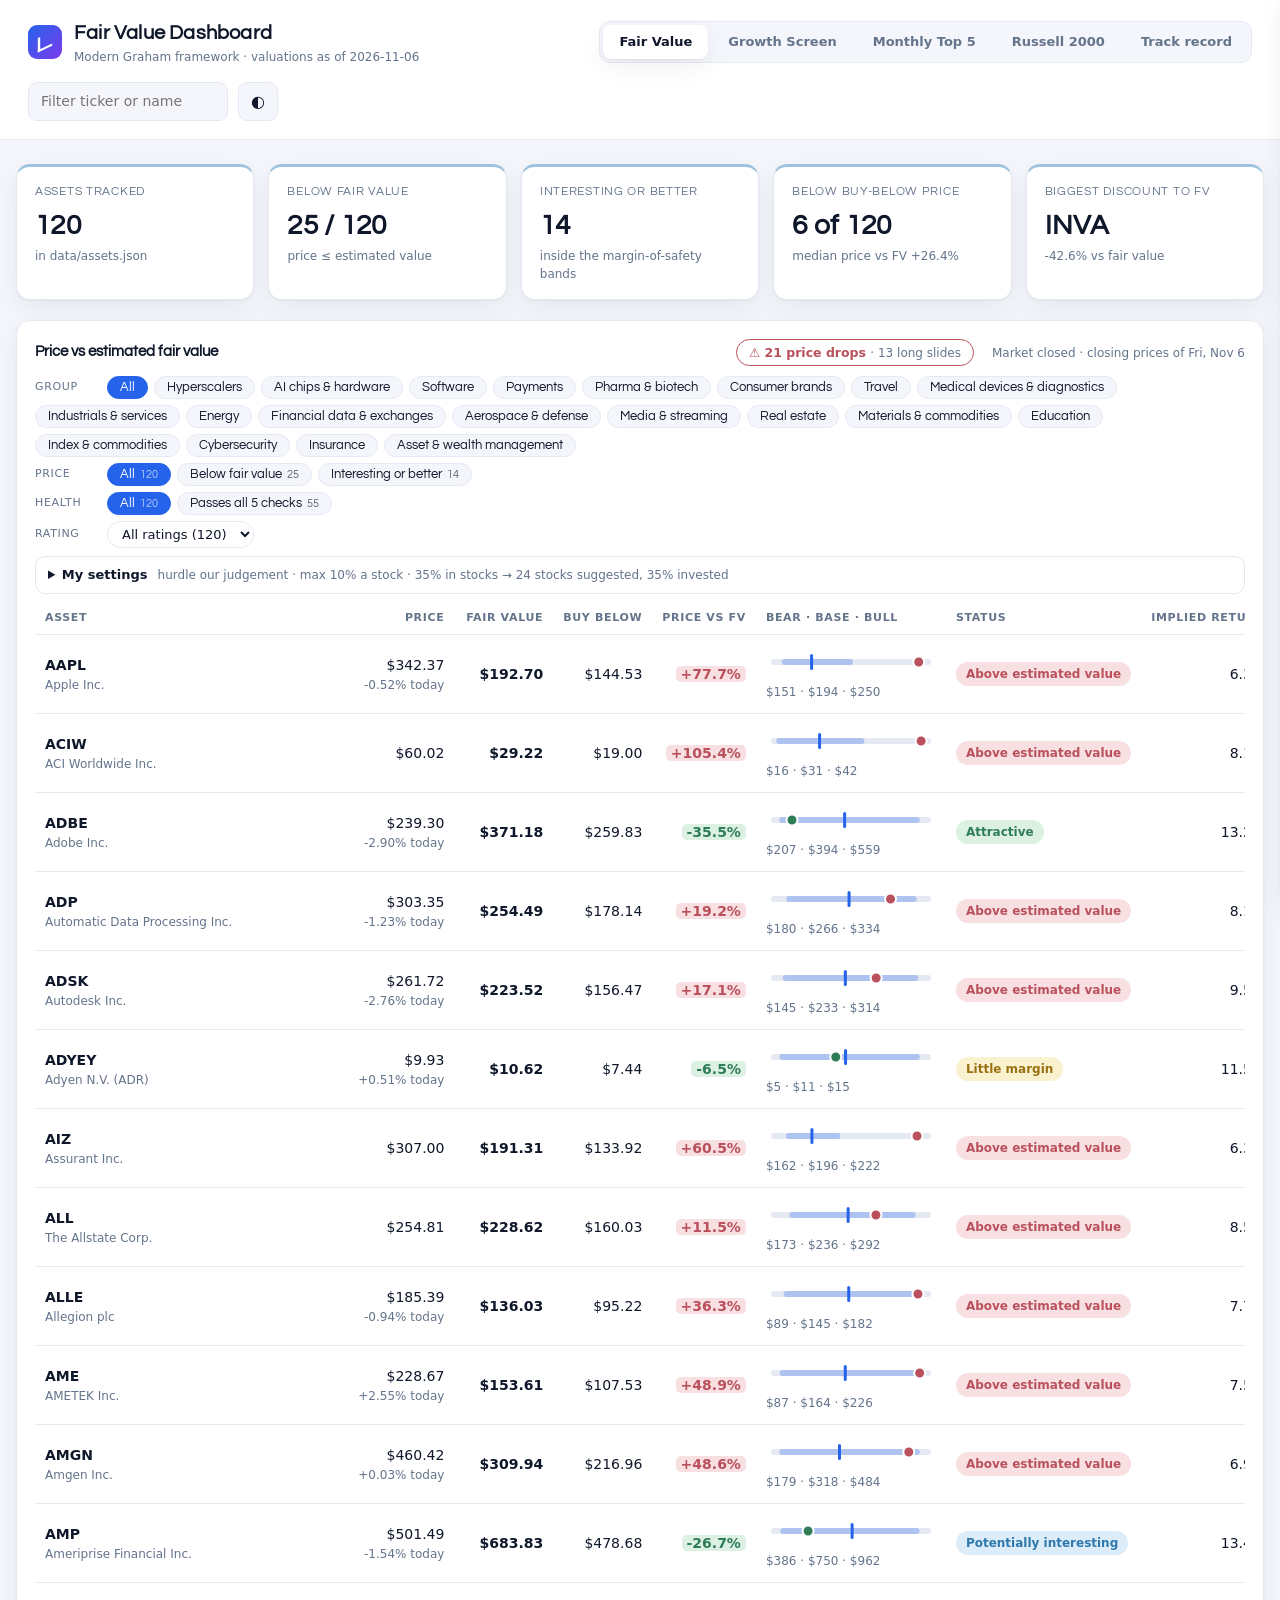
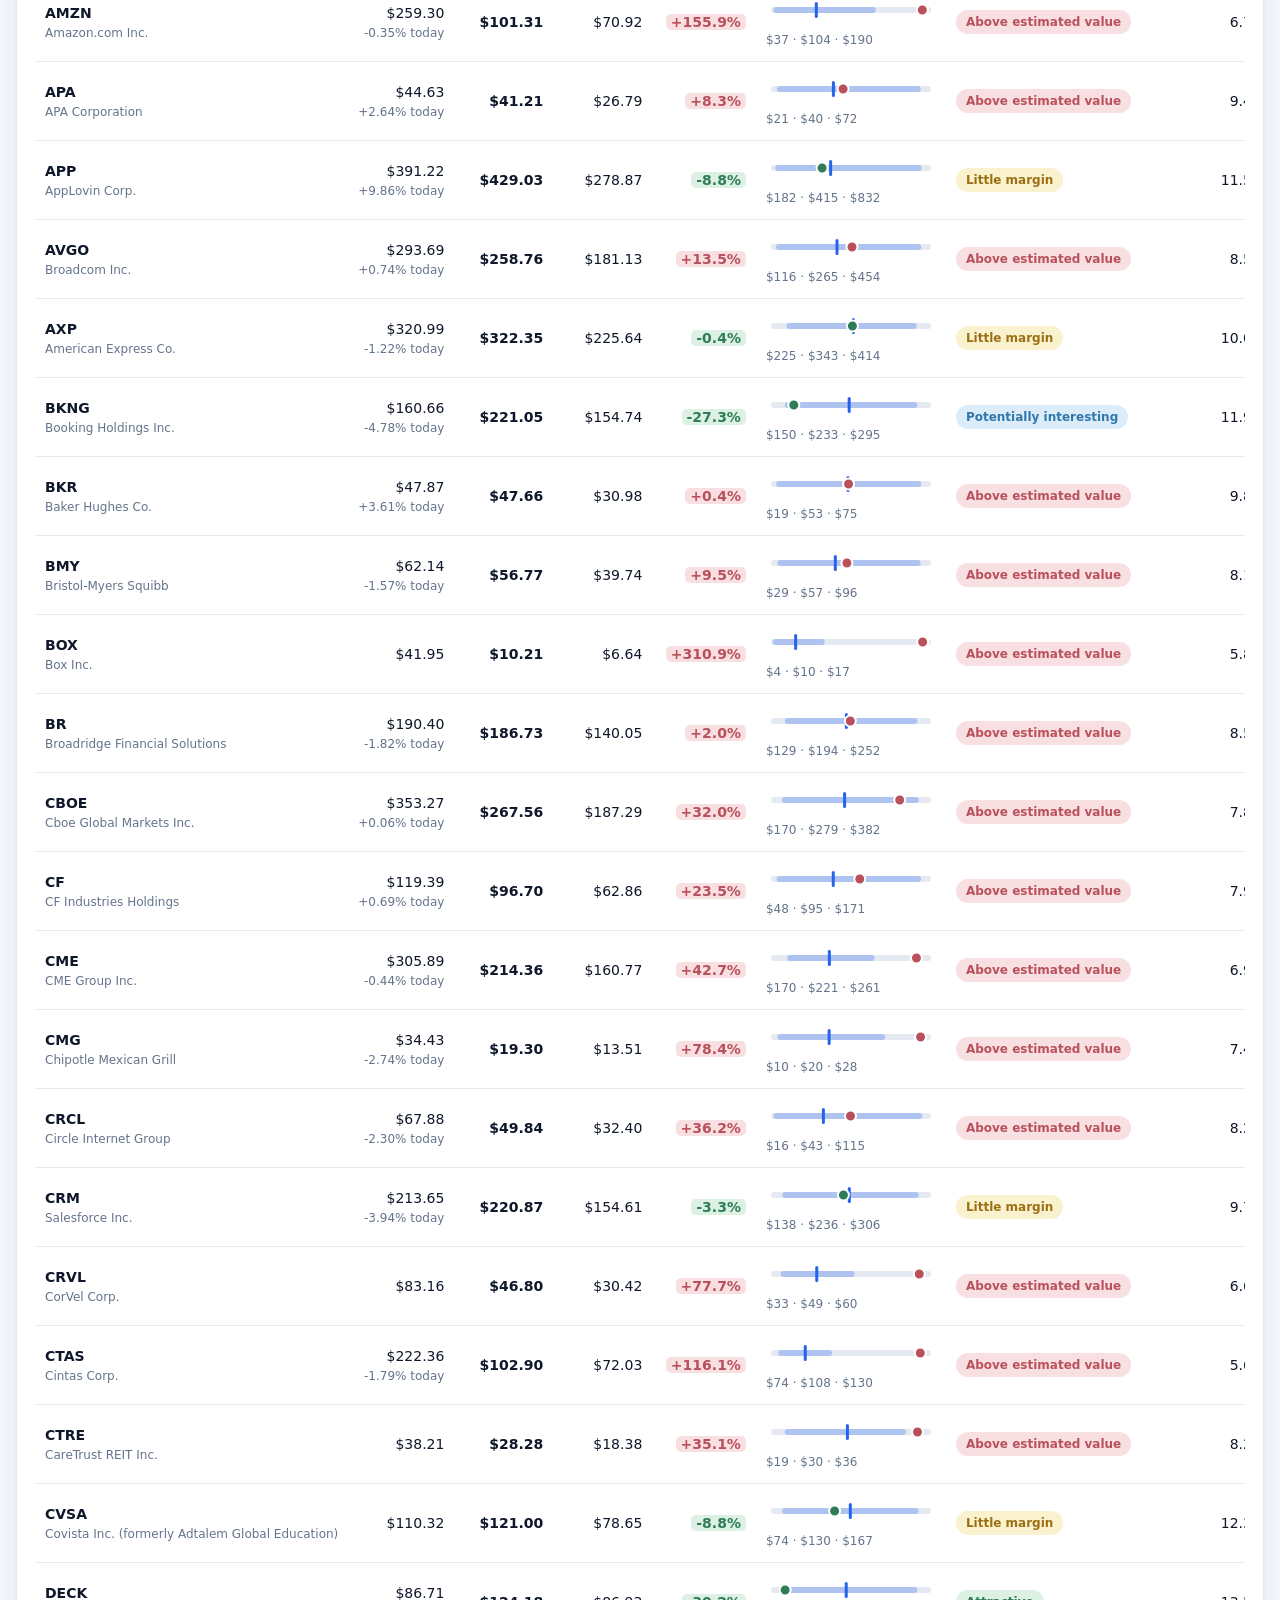
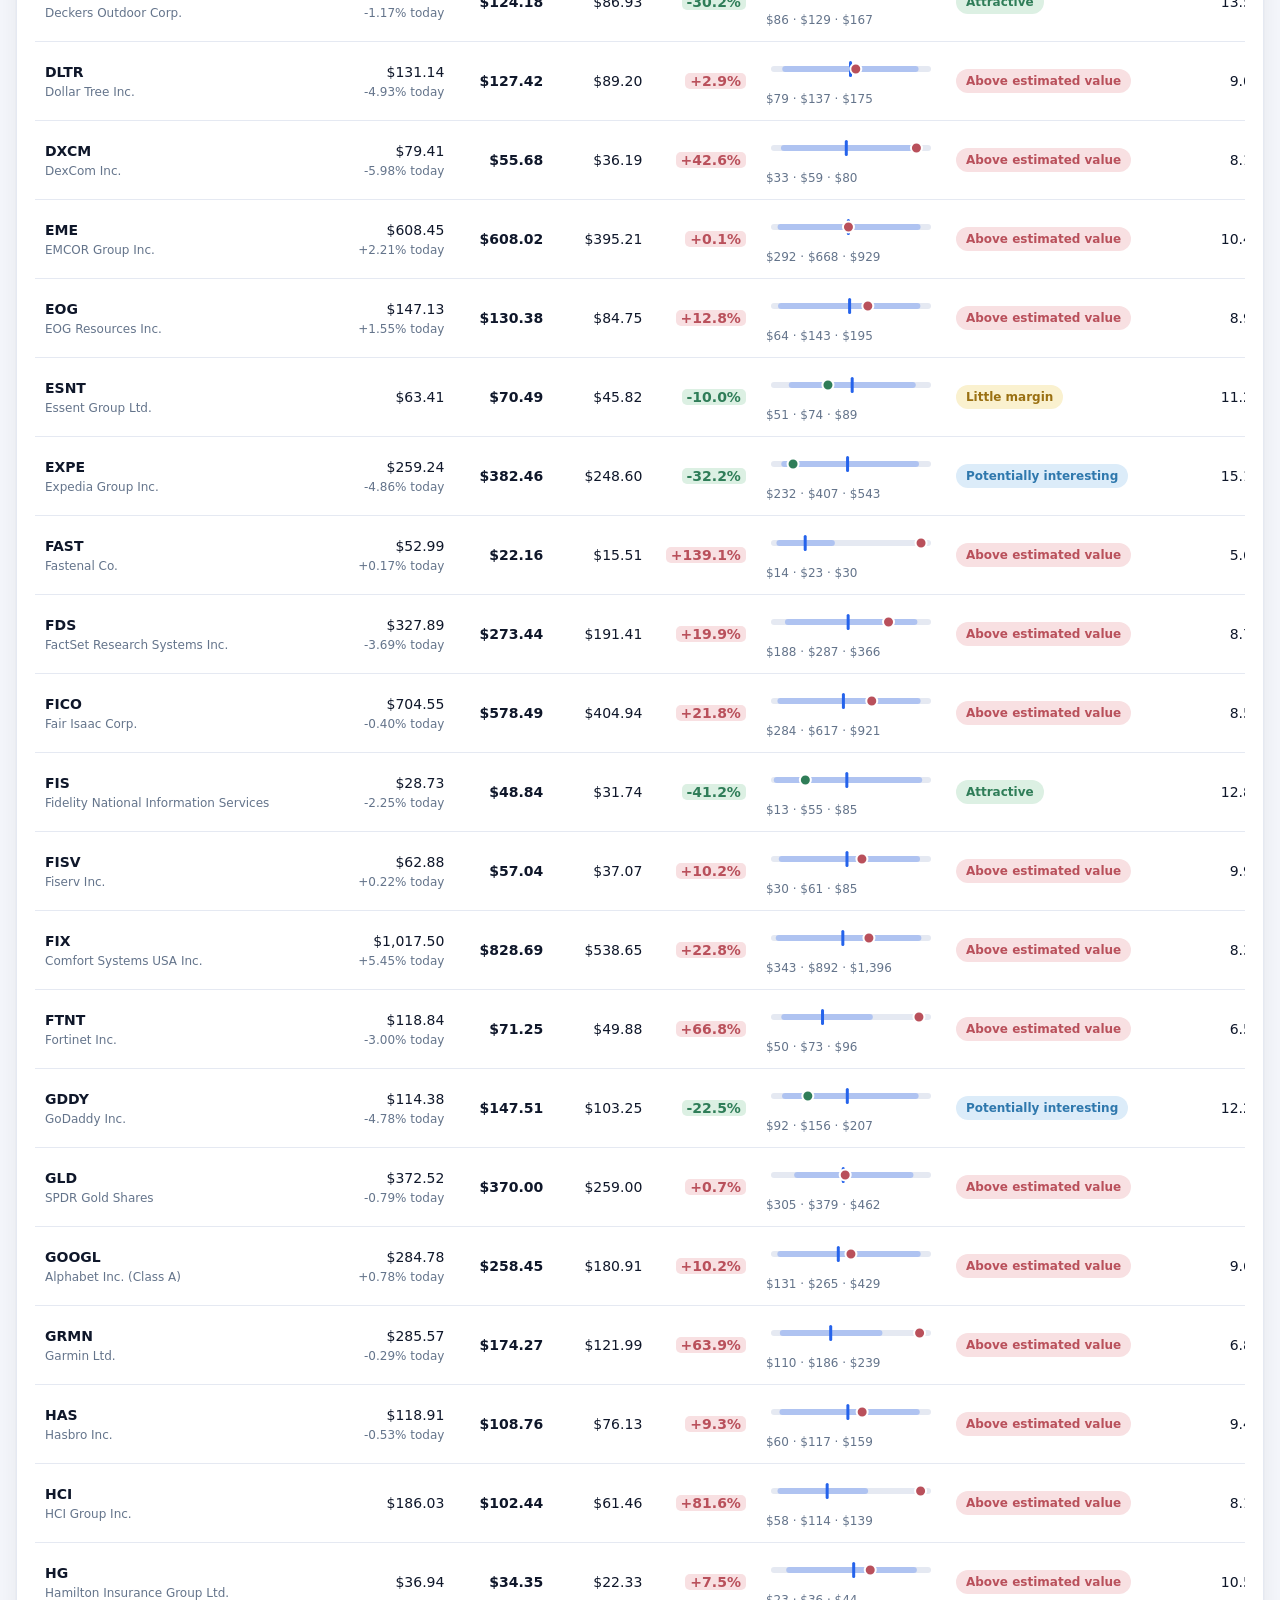
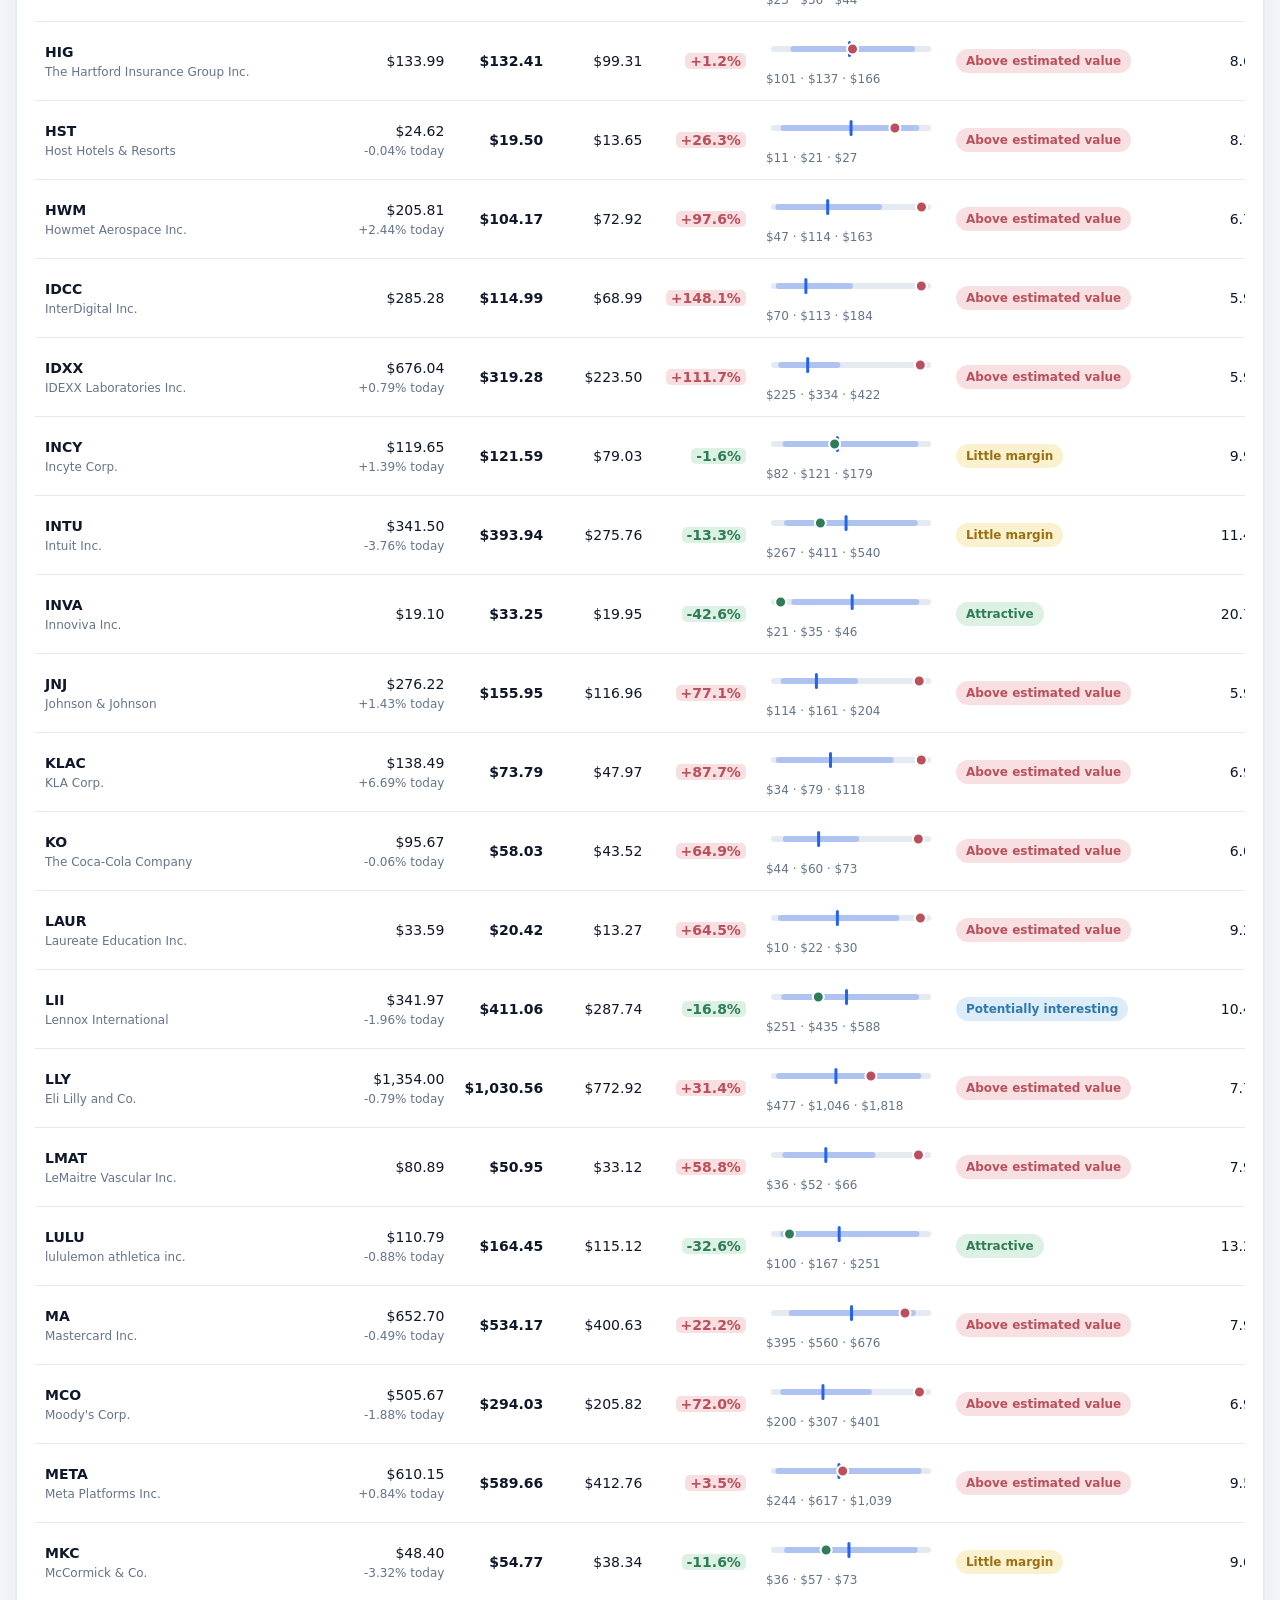
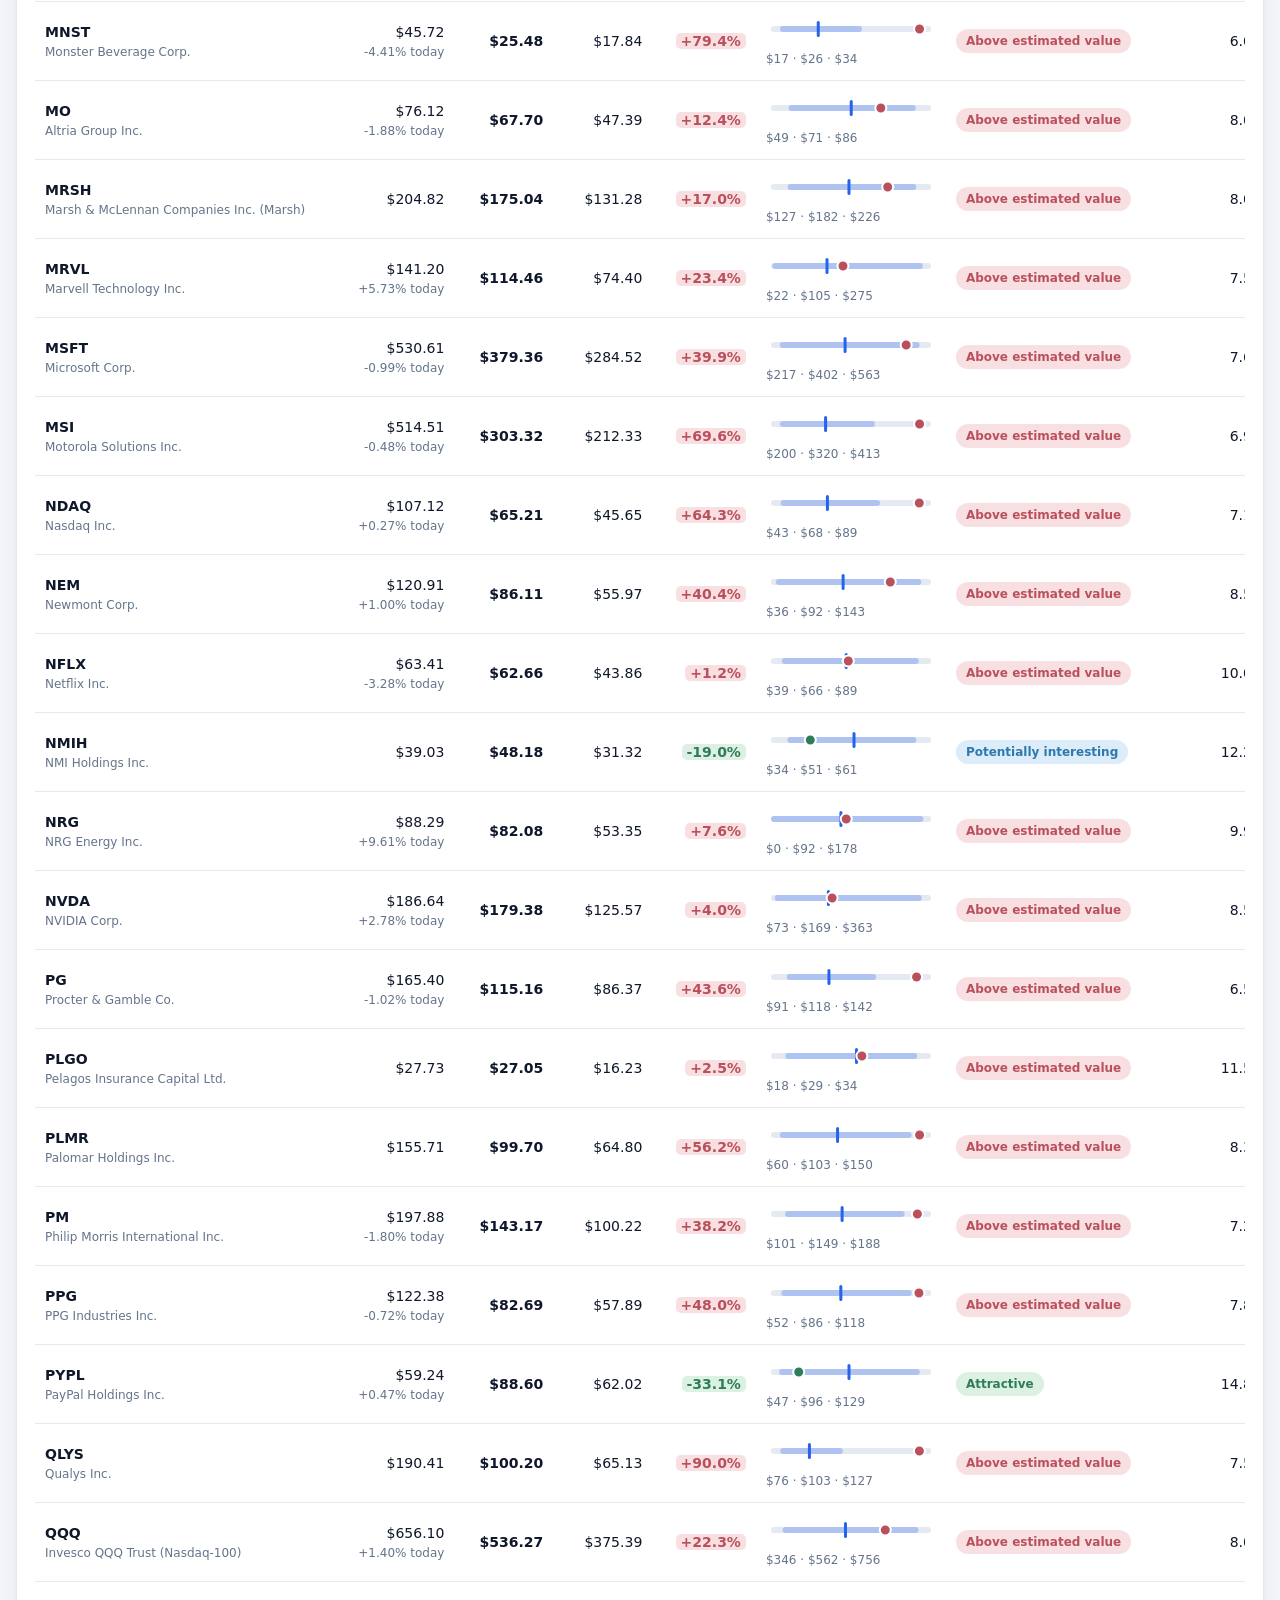
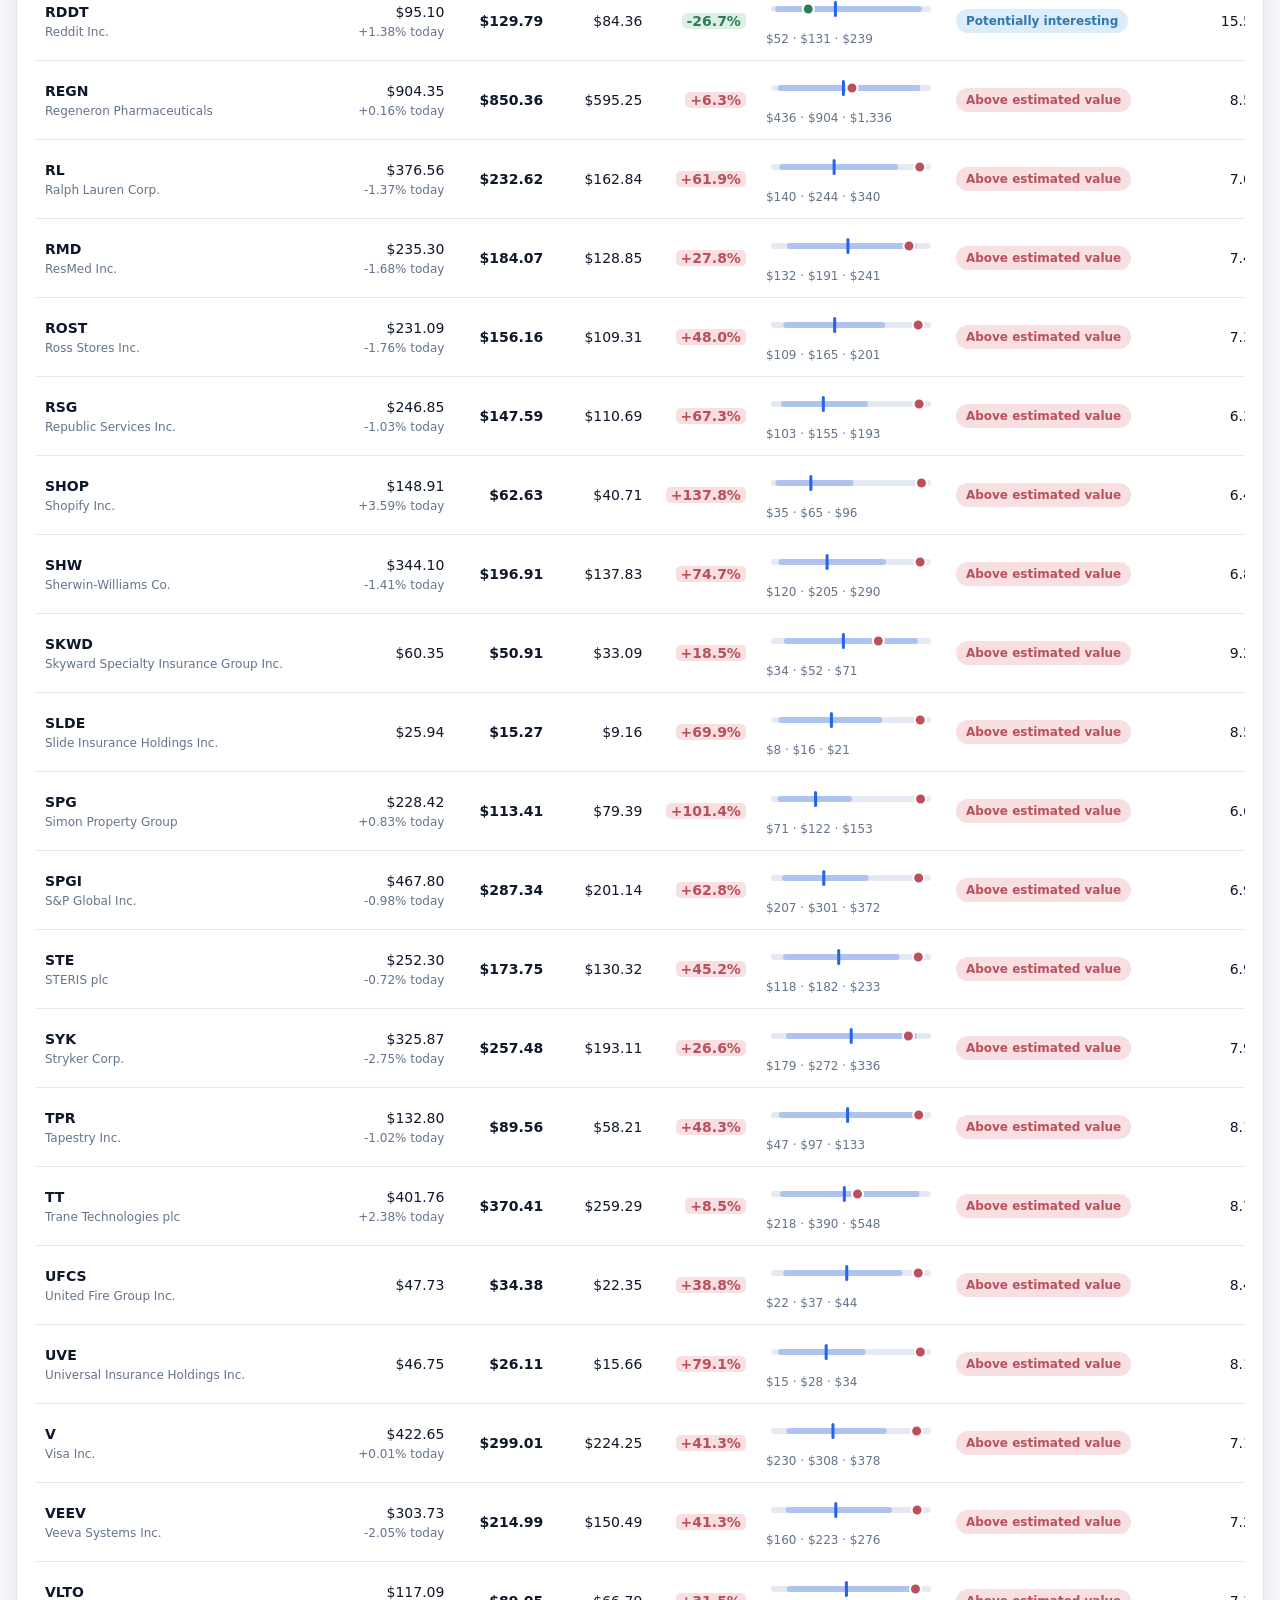
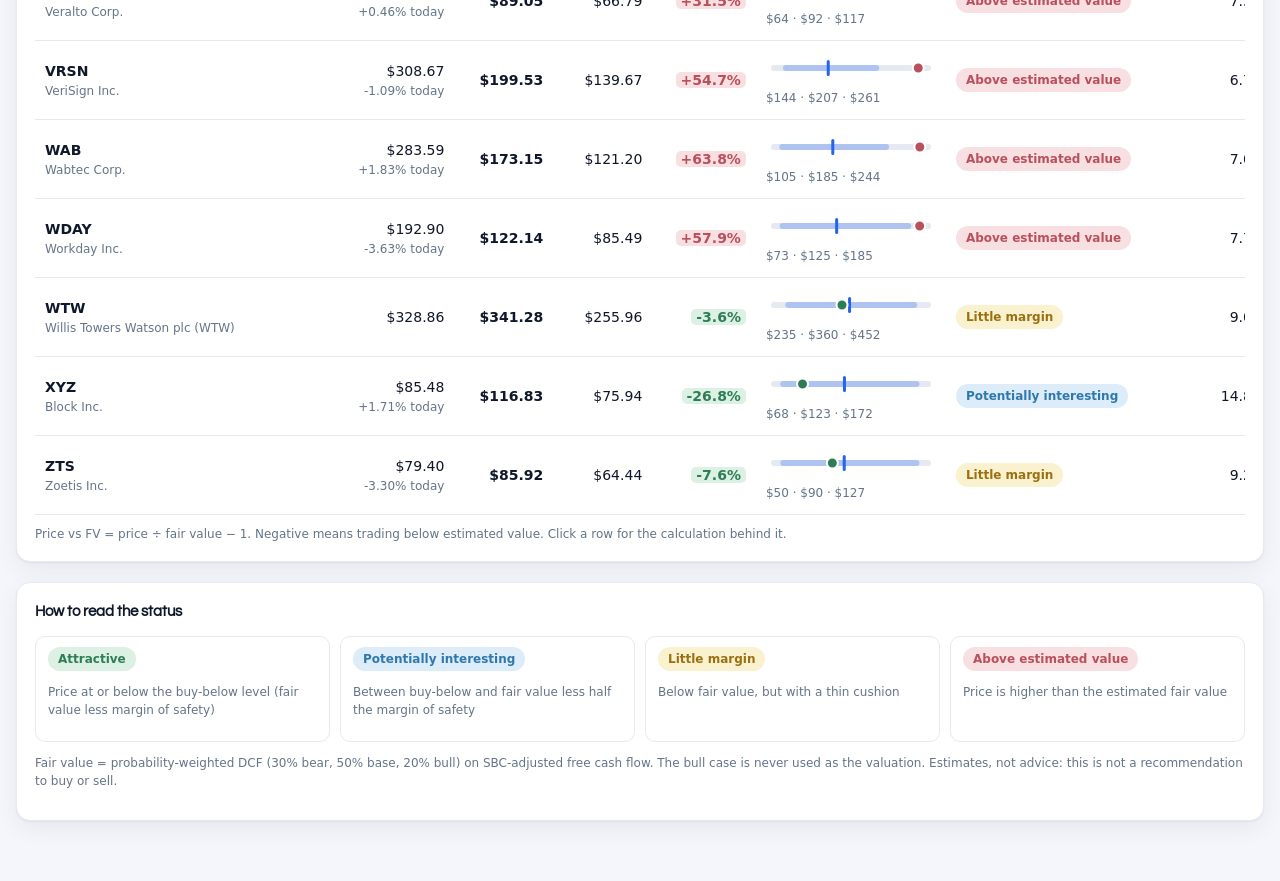
==== index.html @ 58fb4c0f "Keep each rating pillar's title and grade pill on one line Co-Authored-By: Claude Opus 5.5 <noreply@" ====
<!doctype html>
<html lang="en">
<head>
<meta charset="utf-8">
<meta name="viewport" content="width=device-width,initial-scale=1">
<title>Fair Value Dashboard</title>
<link rel="preconnect" href="https://fonts.googleapis.com"><link rel="preconnect" href="https://fonts.gstatic.com" crossorigin><link rel="stylesheet" href="https://fonts.googleapis.com/css2?family=Questrial&display=swap">
<link rel="stylesheet" href="assets/style.css?v=20261109c">
<link rel="icon" href="data:image/svg+xml,<svg xmlns='http://www.w3.org/2000/svg' viewBox='0 0 32 32'><rect width='32' height='32' rx='7' fill='%232563eb'/><path d='M6 22l6-7 5 4 9-11' stroke='white' stroke-width='3' fill='none' stroke-linecap='round' stroke-linejoin='round'/></svg>">
</head>
<body>
<header class="top">
  <div class="brand"><span class="logo"></span><div><h1>Fair Value Dashboard</h1><p id="sub">Modern Graham framework</p></div></div>
  <nav class="tabs"><a href="index.html" class="on">Fair Value</a><a href="screener.html">Growth Screen</a><a href="top5.html">Monthly Top 5</a><a href="russell.html">Russell 2000</a><a href="track.html">Track record</a></nav>
  <div class="actions">
    <input id="q" type="search" placeholder="Filter ticker or name">
    <button id="theme" title="Toggle theme" aria-label="Toggle theme">◐</button>
  </div>
</header>
<main>
  <section class="kpis" id="kpis"></section>
  <section class="card">
    <div class="card-head"><h2>Price vs estimated fair value</h2><span class="muted" id="stamp"></span></div>
    <div class="chips" id="themechips"></div>
    <div class="chips" id="pricechips"></div>
    <div class="chips" id="healthchips"></div>
    <div class="chips" id="ratingchips"><label class="lbl" for="ratingsel">Rating</label><select id="ratingsel" class="rsel" title="Excellent, Good, Average or Bad: intrinsic value, margin of safety and business quality (see the top of each drawer)"><option value="all">All ratings</option></select></div>
    <div class="mybox" id="mybox"></div>
    <div class="scroll"><table id="tbl"><thead><tr>
      <th data-k="ticker">Asset</th><th data-k="price" class="r">Price</th><th data-k="fair_value" class="r">Fair value</th>
      <th data-k="buy_below" class="r">Buy below</th><th data-k="diff" class="r">Price vs FV</th>
      <th>Bear · Base · Bull</th><th data-k="status">Status</th><th data-k="implied_return" class="r">Implied return</th><th data-k="size" class="r" title="Suggested position, % of your whole portfolio (see My settings)">Suggested size</th><th>3 mo</th>
    </tr></thead><tbody></tbody></table></div>
    <p class="foot">Price vs FV = price ÷ fair value − 1. Negative means trading below estimated value. Click a row for the calculation behind it.</p>
  </section>
  <section class="card legend">
    <h2>How to read the status</h2>
    <div class="bands" id="bands"></div>
    <p class="muted">Fair value = probability-weighted DCF (30% bear, 50% base, 20% bull) on SBC-adjusted free cash flow. The bull case is never used as the valuation. Estimates, not advice: this is not a recommendation to buy or sell.</p>
  </section>
</main>
<aside id="drawer" class="drawer" aria-hidden="true"><div class="dr-in" id="dr"></div></aside>
<div id="scrim" class="scrim"></div>
<script src="assets/app.js?v=20261109c"></script>
</body>
</html>
---- assets/style.css ----
:root{--bg:#f4f6fb;--card:#fff;--tx:#0f172a;--mut:#64748b;--line:#e5e9f2;--acc:#2563eb;--good:#059669;--ok:#0891b2;--warn:#d97706;--bad:#dc2626;--shadow:0 1px 2px rgba(15,23,42,.05),0 8px 24px rgba(15,23,42,.06)}
:root[data-theme=dark]{--bg:#0b1020;--card:#121a2f;--tx:#e6ebf5;--mut:#8a97b3;--line:#1f2a45;--acc:#60a5fa;--good:#34d399;--ok:#22d3ee;--warn:#fbbf24;--bad:#f87171;--shadow:0 1px 2px rgba(0,0,0,.3),0 8px 24px rgba(0,0,0,.25)}
@media(prefers-color-scheme:dark){:root:not([data-theme=light]){--bg:#0b1020;--card:#121a2f;--tx:#e6ebf5;--mut:#8a97b3;--line:#1f2a45;--acc:#60a5fa;--good:#34d399;--ok:#22d3ee;--warn:#fbbf24;--bad:#f87171;--shadow:0 1px 2px rgba(0,0,0,.3),0 8px 24px rgba(0,0,0,.25)}}
*{box-sizing:border-box}body{margin:0;background:var(--bg);color:var(--tx);font:14px/1.5 Inter,system-ui,-apple-system,Segoe UI,Roboto,sans-serif}
.top{display:flex;justify-content:space-between;align-items:center;gap:16px;padding:18px 28px;border-bottom:1px solid var(--line);background:var(--card);position:sticky;top:0;z-index:5;flex-wrap:wrap}
.brand{display:flex;gap:12px;align-items:center}.logo{width:34px;height:34px;border-radius:9px;background:linear-gradient(135deg,#2563eb,#7c3aed);display:inline-block;position:relative}
.logo:after{content:"";position:absolute;inset:8px;border-left:3px solid #fff;border-bottom:3px solid #fff;transform:skewY(-25deg) scale(.8)}
h1{font-size:18px;margin:0}h2{font-size:15px;margin:0}.brand p{margin:0;color:var(--mut);font-size:12px}
.actions{display:flex;gap:10px}input{background:var(--bg);border:1px solid var(--line);color:var(--tx);padding:8px 12px;border-radius:9px;min-width:200px;font:inherit}
button{background:var(--bg);border:1px solid var(--line);color:var(--tx);border-radius:9px;padding:6px 12px;cursor:pointer;font-size:16px}
main{max-width:1280px;margin:0 auto;padding:24px 16px 60px;display:grid;gap:20px}
.kpis{display:grid;grid-template-columns:repeat(auto-fit,minmax(200px,1fr));gap:14px}
.kpi{background:var(--card);border:1px solid var(--line);border-radius:14px;padding:16px 18px;box-shadow:var(--shadow)}
.kpi .l{color:var(--mut);font-size:12px;text-transform:uppercase;letter-spacing:.06em}.kpi .v{font-size:26px;font-weight:700;margin-top:4px}.kpi .s{color:var(--mut);font-size:12px}
.card{background:var(--card);border:1px solid var(--line);border-radius:14px;box-shadow:var(--shadow);padding:18px}
.card-head{display:flex;justify-content:space-between;align-items:center;margin-bottom:10px;flex-wrap:wrap;gap:6px}.muted{color:var(--mut);font-size:12px}
.scroll{overflow-x:auto}table{width:100%;border-collapse:collapse;min-width:900px}
th{font-size:11px;text-transform:uppercase;letter-spacing:.06em;color:var(--mut);text-align:left;padding:8px 10px;border-bottom:1px solid var(--line);white-space:nowrap}
th[data-k]{cursor:pointer}th[data-k]:hover{color:var(--acc)}td{padding:12px 10px;border-bottom:1px solid var(--line);white-space:nowrap}
tbody tr{cursor:pointer}tbody tr:hover{background:color-mix(in srgb,var(--acc) 6%,transparent)}.r{text-align:right}
.tk{font-weight:700}.nm{color:var(--mut);font-size:12px}.num{font-variant-numeric:tabular-nums}
.pos{color:var(--bad)}.neg{color:var(--good)}
.badge{display:inline-block;padding:3px 10px;border-radius:999px;font-size:12px;font-weight:600}
.b-attr{background:color-mix(in srgb,var(--good) 16%,transparent);color:var(--good)}.b-int{background:color-mix(in srgb,var(--ok) 16%,transparent);color:var(--ok)}
.b-lit{background:color-mix(in srgb,var(--warn) 18%,transparent);color:var(--warn)}.b-abv{background:color-mix(in srgb,var(--bad) 16%,transparent);color:var(--bad)}
.rng{width:170px;height:30px}.foot{color:var(--mut);font-size:12px;margin:10px 0 0}
.bands{display:grid;grid-template-columns:repeat(auto-fit,minmax(220px,1fr));gap:10px;margin:12px 0}.bands div{border:1px solid var(--line);border-radius:10px;padding:10px 12px}
.scrim{position:fixed;inset:0;background:rgba(0,0,0,.4);opacity:0;pointer-events:none;transition:.2s;z-index:8}.scrim.on{opacity:1;pointer-events:auto}
.drawer{position:fixed;top:0;right:0;height:100%;width:min(704px,100%);background:var(--card);border-left:1px solid var(--line);transform:translateX(100%);transition:.25s;z-index:9;overflow:auto;box-shadow:var(--shadow)}
.drawer.on{transform:none}.dr-in{padding:24px}.dr-in h3{margin:18px 0 8px;font-size:13px;text-transform:uppercase;letter-spacing:.06em;color:var(--mut)}
.x{float:right}.grid2{display:grid;grid-template-columns:1fr 1fr;gap:10px}.mini{border:1px solid var(--line);border-radius:10px;padding:10px 12px}.mini b{display:block;font-size:18px}
table.s{min-width:0;font-size:12px}table.s td,table.s th{padding:6px 8px;text-align:right}table.s td.hl{background:color-mix(in srgb,var(--warn) 22%,transparent);font-weight:700}
.err{padding:30px;text-align:center;color:var(--mut)}
@media(max-width:640px){.top{padding:12px 16px}input{min-width:0;width:100%}}

/* ---- navigation, chips, screener ---- */
.tabs{display:flex;gap:4px;background:var(--bg);border:1px solid var(--line);border-radius:11px;padding:3px}
.tabs a{padding:7px 16px;border-radius:8px;color:var(--mut);text-decoration:none;font-weight:600;font-size:13px}
.tabs a.on{background:var(--card);color:var(--tx);box-shadow:var(--shadow)}
.chips{display:flex;flex-wrap:wrap;gap:6px;align-items:center;margin:6px 0}
.chips .lbl{color:var(--mut);font-size:11px;text-transform:uppercase;letter-spacing:.06em;margin-right:4px;min-width:62px}
.chip{border:1px solid var(--line);background:var(--bg);color:var(--tx);border-radius:999px;padding:4px 12px;font-size:12.5px;cursor:pointer}
.chip:hover{border-color:var(--acc)}.chip.on{background:var(--acc);border-color:var(--acc);color:#fff}
.sbar{display:inline-block;width:70px;height:7px;background:var(--line);border-radius:4px;vertical-align:middle;margin-right:8px;overflow:hidden}
.sbar i{display:block;height:100%;background:var(--acc);border-radius:4px}
.up{color:var(--good)}.down{color:var(--bad)}.flat{color:var(--mut)}
.pill{display:inline-block;padding:1px 8px;border-radius:999px;font-size:11px;font-weight:600;margin-left:4px;border:1px solid var(--line);color:var(--mut)}
.pill.ok{color:var(--good);border-color:color-mix(in srgb,var(--good) 40%,transparent)}.pill.warn{color:var(--warn);border-color:color-mix(in srgb,var(--warn) 40%,transparent)}
.pill.bad{color:var(--bad);border-color:color-mix(in srgb,var(--bad) 40%,transparent)}
a.fvlink{color:var(--acc);text-decoration:none;font-weight:600}a.fvlink:hover{text-decoration:underline}
.method h3{font-size:13px;margin:14px 0 4px}.method ul{margin:4px 0 0 18px;padding:0;color:var(--tx)}.method li{margin:2px 0}
.toggle{background:var(--bg);border:1px solid var(--line);color:var(--tx);border-radius:9px;padding:6px 12px;cursor:pointer;font-size:13px}
main>*{min-width:0}.card{min-width:0}

.topscroll{overflow-x:auto;overflow-y:hidden;height:16px;margin-bottom:2px}#tspacer{height:1px}

/* ---- monthly run panel + top 5 ---- */
.runrow{display:grid;grid-template-columns:repeat(auto-fit,minmax(260px,1fr));gap:12px}
.runbox{border:1px solid var(--line);border-radius:12px;padding:12px 14px;display:flex;flex-direction:column;gap:8px}
.runbox.done{background:color-mix(in srgb,var(--good) 6%,transparent)}
.runbtn{display:inline-block;text-align:center;background:var(--acc);color:#fff;border:0;border-radius:9px;padding:9px 14px;font-weight:600;font-size:14px;text-decoration:none;cursor:pointer}
.runbtn:hover{filter:brightness(1.08)}.runbtn[disabled]{background:var(--line);color:var(--mut);cursor:not-allowed;filter:none}
.runbox.done .runbtn[disabled]{background:color-mix(in srgb,var(--good) 20%,transparent);color:var(--good)}
code{font-size:11.5px;background:var(--bg);border:1px solid var(--line);border-radius:5px;padding:0 4px}
.hist{display:flex;gap:6px;flex-wrap:wrap}.hist div{border:1px solid var(--line);border-radius:8px;padding:6px 10px;font-size:12px;text-align:center}
.hist div.est{border-style:dashed}.hist b{display:block;font-size:15px}
details.list summary{cursor:pointer;font-weight:600;margin:6px 0}details.list li{margin:3px 0}

.cmps{display:grid;gap:4px}.cmp{display:grid;grid-template-columns:1fr 90px 34px;align-items:center;gap:8px;font-size:12.5px}.cmp .sbar{width:90px;margin:0}.cmp b{text-align:right}

ul.rk{margin:6px 0 0 18px;padding:0;font-size:12.5px}.warnc{color:var(--warn)}

.pill.res{color:var(--acc);border-color:color-mix(in srgb,var(--acc) 40%,transparent)}.resbox{border:1px solid color-mix(in srgb,var(--acc) 35%,transparent);background:color-mix(in srgb,var(--acc) 6%,transparent);border-radius:10px;padding:8px 12px;font-size:12.5px}

.chk{font-size:13px;margin-right:1px;cursor:help}.nowrap{white-space:nowrap}
.qa{display:grid;gap:6px}.qa-row{display:grid;grid-template-columns:22px 1fr;gap:6px;border:1px solid var(--line);border-radius:10px;padding:8px 10px;font-size:13px}
.qa-i{font-size:15px}.qa-w{font-size:11px;font-weight:700;text-transform:uppercase;letter-spacing:.05em;margin-left:4px}
.qa-yes .qa-w{color:var(--good)}.qa-partly .qa-w{color:var(--warn)}.qa-no .qa-w{color:var(--bad)}.qa-na .qa-w{color:var(--mut)}
.qa{margin-bottom:12px}

.fct table.s td,.fct table.s th{padding:5px 6px}
.fct td[colspan]{white-space:normal}

.mcsvg{width:100%;height:auto;display:block;margin:6px 0}.mcb{fill:var(--acc);opacity:.85}.mcb:hover{opacity:1}
.mcax{stroke:var(--line);stroke-width:1}.mcfv{stroke:var(--tx);stroke-width:1.5;stroke-dasharray:3 3}.mcpx{stroke:var(--warn);stroke-width:2}
.mct{font-size:11px;fill:var(--mut)}.mcl{fill:var(--tx);font-size:12px}.mctb{fill:var(--acc);opacity:.8}.mctb:hover{opacity:1}

:root{--c1:#2563eb;--c2:#e8590c}:root[data-theme=dark]{--c1:#3b82f6;--c2:#d9590f}
@media(prefers-color-scheme:dark){:root:not([data-theme=light]){--c1:#3b82f6;--c2:#d9590f}}
.bgr{stroke:var(--line);stroke-width:1}.bxh{stroke:var(--mut);stroke-width:1;stroke-dasharray:2 3}
.btwrap{position:relative}.bttip{position:absolute;top:8px;background:var(--card);border:1px solid var(--line);border-radius:8px;padding:6px 9px;font-size:12px;box-shadow:var(--shadow);pointer-events:none;min-width:170px}
.bttip i,.lg i{display:inline-block;width:10px;height:3px;border-radius:2px;margin-right:6px;vertical-align:middle}.lg{font-size:12px;color:var(--tx);margin-right:14px}
.warnbox{border:1px solid color-mix(in srgb,var(--warn) 40%,transparent);background:color-mix(in srgb,var(--warn) 8%,transparent);border-radius:10px;padding:8px 12px;font-size:13px}

/* Monte Carlo: regimes, legend, what-if weights */
:root{--bear:#dc2626;--base:#2563eb;--bull:#059669}
:root[data-theme=dark]{--bear:#f87171;--base:#60a5fa;--bull:#34d399}
@media(prefers-color-scheme:dark){:root:not([data-theme=light]){--bear:#f87171;--base:#60a5fa;--bull:#34d399}}
.mc-bear{fill:var(--bear);background:var(--bear)}.mc-base{fill:var(--base);background:var(--base)}.mc-bull{fill:var(--bull);background:var(--bull)}
.mcg rect{opacity:.82}.mcg:hover rect{opacity:1}
.sw{display:inline-block;width:10px;height:10px;border-radius:2px;margin-right:6px;vertical-align:-1px}
.mcleg{display:flex;flex-wrap:wrap;gap:6px 14px;font-size:12px;color:var(--mut);margin:-2px 0 6px}
.mcleg .ln{display:inline-block;width:14px;height:0;margin-right:6px;vertical-align:3px}.mcleg .ln.fv{border-top:2px dashed var(--tx)}.mcleg .ln.px{border-top:2px solid var(--warn)}
.grid3{display:grid;grid-template-columns:repeat(3,1fr);gap:10px;margin:8px 0}.grid3 .mini b{font-size:17px}.grid3 .mini span{font-size:12px}
@media(max-width:560px){.grid3{grid-template-columns:1fr 1fr}}
.wts{display:flex;flex-wrap:wrap;align-items:center;gap:6px 11px;margin:10px 0 2px;padding:6px 10px;border:1px solid var(--line);border-radius:999px;font-size:12px;color:var(--mut)}
.wts .wl{font-weight:600;letter-spacing:.04em;text-transform:uppercase;font-size:10.5px}
.wk{display:inline-flex;align-items:center;gap:6px;white-space:nowrap}.wk b{color:var(--tx);font-variant-numeric:tabular-nums;min-width:28px}
.wk .sw{margin-right:0;width:8px;height:8px;border-radius:50%}
.wts input[type=range]{-webkit-appearance:none;appearance:none;width:72px!important;min-width:0!important;flex:0 0 72px;padding:0;border:0;height:4px;border-radius:2px;background:var(--line);margin:0;cursor:pointer}
.wts input[type=range]::-webkit-slider-thumb{-webkit-appearance:none;width:13px;height:13px;border-radius:50%;background:var(--card);border:2px solid currentColor;box-shadow:0 1px 2px rgba(0,0,0,.2)}
.wts input[type=range]::-moz-range-thumb{width:10px;height:10px;border-radius:50%;background:var(--card);border:2px solid currentColor}
.wk-bear input{color:var(--bear)}.wk-bull input{color:var(--bull)}
.wreset{margin-left:auto;border:0;background:none;color:var(--acc);font:inherit;font-size:15px;line-height:1;cursor:pointer;padding:3px 6px;border-radius:50%}.wreset:hover{background:color-mix(in srgb,var(--acc) 10%,transparent)}
.wreset[disabled]{color:var(--mut);opacity:.5;cursor:default;background:none}
@media(max-width:560px){.wts{border-radius:12px}.wts input[type=range]{width:64px}}

/* Snapshot (top of drawer) */
.flags{display:flex;flex-wrap:wrap;gap:6px;margin:6px 0 4px}
.flag{border:1px solid color-mix(in srgb,var(--warn) 45%,var(--line));background:color-mix(in srgb,var(--warn) 9%,transparent);border-radius:8px;font-size:12px;max-width:100%}
.flag summary{cursor:pointer;padding:3px 9px;list-style:none;color:var(--tx)}.flag summary::-webkit-details-marker{display:none}.flag summary:before{content:"⚠ ";color:var(--warn)}
.flag[open]{flex-basis:100%}.flag div{padding:0 9px 6px;color:var(--mut)}
.snaphd{display:flex;align-items:baseline;gap:8px;flex-wrap:wrap;margin:16px 0 6px}.snaphd b{font-size:12px;letter-spacing:.06em;text-transform:uppercase;color:var(--mut)}.snaphd .muted{font-size:12px}
.cards{display:grid;grid-template-columns:repeat(3,1fr);gap:8px}
.qc{all:unset;box-sizing:border-box;display:flex;flex-direction:column;gap:3px;padding:9px 10px;border:1px solid var(--line);border-radius:10px;cursor:pointer;background:var(--card);min-width:0}
.qc:hover,.qc.on{border-color:var(--acc)}.qc.on{box-shadow:0 0 0 1px var(--acc) inset}.qc:focus-visible{outline:2px solid var(--acc);outline-offset:2px}
.qt{font-weight:600;font-size:13px}.qq{font-size:11px;color:var(--mut);line-height:1.3}.qh{font-size:12.5px;font-variant-numeric:tabular-nums}
.gr{display:inline-flex;align-items:center;gap:5px;font-size:12px;font-weight:600}.gr i{width:8px;height:8px;border-radius:50%;background:currentColor;display:inline-block}
.g-s{color:var(--good)}.g-o{color:var(--warn)}.g-w{color:var(--bad)}.g-n{color:var(--mut)}
.gd{display:inline-block;width:10px;height:10px;border-radius:50%;background:currentColor}
.spk{width:100%;max-width:150px;height:30px;margin-top:2px}.spkl{fill:none;stroke:var(--acc);stroke-width:1.6}.spkd{fill:var(--acc)}.spkref{stroke:var(--mut);stroke-dasharray:2 3;stroke-width:1}
.qdet{border:1px solid var(--acc);border-radius:10px;padding:8px 10px;margin-top:8px}.qdh{margin-bottom:4px;display:flex;gap:8px;flex-wrap:wrap;align-items:baseline}
.qtab tr.info td{color:var(--mut)}.mnote{font-size:11px;margin-top:2px}
.pbar{display:inline-block;position:relative;width:56px;height:4px;border-radius:2px;background:linear-gradient(90deg,color-mix(in srgb,var(--bad) 35%,var(--line)),var(--line),color-mix(in srgb,var(--good) 35%,var(--line)));vertical-align:middle}
.pbar i{position:absolute;top:-3px;width:4px;height:10px;margin-left:-2px;border-radius:2px;background:var(--tx)}.pct{font-size:11px;color:var(--mut);margin-left:5px}
.vstrip{margin:8px 4px 2px;position:relative}.vbar{position:relative;height:16px}
.vbar:before{content:"";position:absolute;left:0;right:0;top:6px;height:4px;border-radius:2px;background:var(--line)}
.vband{position:absolute;top:4px;height:8px;border-radius:4px;background:color-mix(in srgb,var(--acc) 30%,transparent)}
.vfv{position:absolute;top:0;width:3px;height:16px;margin-left:-1.5px;border-radius:2px;background:var(--acc)}
.vbb{position:absolute;top:1px;width:0;height:14px;border-left:2px dashed var(--good);margin-left:-1px}
.vpx{position:absolute;top:1px;width:14px;height:14px;margin-left:-7px;border-radius:50%;border:2px solid var(--card);box-shadow:0 0 0 1px var(--line)}.vpx.bad{background:var(--bad)}.vpx.good{background:var(--good)}
.vlab{position:relative;height:18px;font-size:11px;color:var(--mut)}.vlab span{position:absolute;transform:translateX(-50%);white-space:nowrap}
.vlab span:first-child{transform:none}.vlab span:last-child{transform:translateX(-100%)}
.vline{margin:6px 0}
.vstats{display:grid;grid-template-columns:repeat(4,1fr);gap:8px;margin:6px 0}.vstats div{border:1px solid var(--line);border-radius:10px;padding:7px 9px}
.vstats span{display:block;font-size:11px;color:var(--mut)}.vstats b{font-size:16px;font-variant-numeric:tabular-nums}
.vr{display:inline-block;position:relative;width:90px;height:8px;vertical-align:middle}.vr:before{content:"";position:absolute;left:0;right:0;top:3px;height:2px;background:var(--line)}
.vrb{position:absolute;top:1px;height:6px;border-radius:3px;background:color-mix(in srgb,var(--mut) 35%,transparent)}
.vr i{position:absolute;top:-2px;width:10px;height:10px;margin-left:-5px;border-radius:50%;background:var(--tx);border:2px solid var(--card)}.vr i.up{background:var(--good)}.vr i.down{background:var(--bad)}
.watch{margin:4px 0 0;padding-left:18px}.watch li{margin:4px 0}
.fhpx{fill:none;stroke:var(--acc);stroke-width:1.8}.fhfv{stroke:var(--tx);stroke-width:2;stroke-dasharray:5 3}.fhpt{fill:var(--tx)}.fhnow{fill:var(--warn);stroke:var(--card);stroke-width:2}
.fhband{fill:color-mix(in srgb,var(--acc) 14%,transparent)}.fhguide{stroke:var(--mut);stroke-dasharray:2 4;stroke-width:1}.fhtx{fill:var(--tx)}
@media(max-width:560px){.cards{grid-template-columns:1fr 1fr}.vstats{grid-template-columns:1fr 1fr}.vtab th:nth-child(4),.vtab td:nth-child(4){display:none}}
.qtab .pbar{width:44px}@media(max-width:560px){.qtab td:first-child{min-width:130px}}
@media(max-width:560px){.vtab .muted{display:block;white-space:normal}}
.qtab td:first-child{min-width:170px}.qtab td:nth-child(2){white-space:nowrap}
.chip .cnt{font-size:11px;opacity:.65;margin-left:2px}
.pill.chk{color:var(--good);border-color:color-mix(in srgb,var(--good) 40%,transparent)}
.pill.sp{color:var(--warn,#b45309);border-color:color-mix(in srgb,var(--warn,#b45309) 40%,transparent)}
.kspk{width:90px;height:22px;display:block}.ktab td{vertical-align:middle}.ktab td:first-child{min-width:170px}.src{text-decoration:none;color:var(--acc);font-size:11px}
@media(max-width:560px){.ktab th:nth-child(4),.ktab td:nth-child(4){display:none}}
/* Price drops: four-step check window */
.dropbtn{margin-left:auto;margin-right:12px;border:1px solid var(--line);background:var(--card);color:var(--tx);border-radius:999px;padding:5px 12px;font-family:inherit;font-weight:600;font-size:12.5px;cursor:pointer;white-space:nowrap}
.dropbtn.al{border-color:color-mix(in srgb,var(--warn) 55%,var(--line));color:var(--warn)}
.dropbtn.em{border-color:var(--bad);color:var(--bad);animation:dpulse 2s ease-in-out infinite}
.dropbtn .muted{font-weight:500}
@keyframes dpulse{50%{box-shadow:0 0 0 4px color-mix(in srgb,var(--bad) 18%,transparent)}}
.dwin{position:fixed;inset:0;display:none;align-items:flex-start;justify-content:center;z-index:11;padding:4vh 16px;pointer-events:none}
.dwin.on{display:flex}
.dwin-in{pointer-events:auto;background:var(--card);border:1px solid var(--line);border-radius:16px;box-shadow:var(--shadow);width:min(780px,100%);max-height:92vh;overflow:auto;padding:20px 22px}
.dwh{display:flex;gap:12px;align-items:flex-start}.dwh h2{margin:0 0 4px;font-size:19px}.dwh p{margin:0;font-size:12.5px}.dwh .x{margin-left:auto;position:static}
.dtabs{display:flex;gap:6px;margin:14px 0 10px;border-bottom:1px solid var(--line)}
.dtabs button{background:none;border:0;border-bottom:2px solid transparent;color:var(--mut);padding:7px 10px;font-family:inherit;font-weight:600;font-size:13px;cursor:pointer}
.dtabs button.on{color:var(--tx);border-bottom-color:var(--acc)}.dtabs .cnt{font-weight:500;opacity:.7}
.dcard{border:1px solid var(--line);border-radius:12px;padding:14px 14px 6px;margin:10px 0}
.dcard.em{border-color:color-mix(in srgb,var(--bad) 50%,var(--line))}
.dtop{display:flex;gap:10px;align-items:flex-start;margin-bottom:6px}.dtop>div:first-child{flex:1;min-width:0}
.dtk{background:none;border:0;padding:0;font-family:inherit;font-weight:700;font-size:16px;color:var(--acc);cursor:pointer}
.emtag{font-size:11px;font-weight:700;color:var(--bad);border:1px solid var(--bad);border-radius:999px;padding:1px 7px;margin-left:4px}
.mchips{display:flex;flex-wrap:wrap;gap:6px;margin-top:6px}
.mchip{font-size:12px;border-radius:8px;padding:3px 8px;background:color-mix(in srgb,var(--line) 55%,transparent)}
.mchip.bad b{color:var(--bad)}
.dverdict{font-weight:700;font-size:13px;border-radius:10px;padding:6px 10px;text-align:center;white-space:nowrap}
.dverdict .mnote{display:block;font-weight:500;font-size:10.5px;opacity:.75}
.dverdict.d-g{background:color-mix(in srgb,var(--good) 14%,transparent);color:var(--good)}
.dverdict.d-a{background:color-mix(in srgb,var(--warn) 14%,transparent);color:var(--warn)}
.dverdict.d-r{background:color-mix(in srgb,var(--bad) 14%,transparent);color:var(--bad)}
.dstep{display:flex;gap:11px;padding:9px 0;border-top:1px dashed var(--line)}
.dnum{flex:none;width:22px;height:22px;border-radius:50%;display:grid;place-items:center;font-family:inherit;font-weight:700;font-size:12px;color:#fff;background:var(--mut);margin-top:1px}
.dnum.d-g{background:var(--good)}.dnum.d-a{background:var(--warn)}.dnum.d-r{background:var(--bad)}.dnum.d-x,.dnum.d-na{background:var(--mut)}
.dbody{flex:1;min-width:0;font-size:13px}.dq{font-weight:650;margin-bottom:2px}.da{line-height:1.5}
.dsum{margin-top:4px}
.dbody details{margin-top:5px}.dbody summary{cursor:pointer;color:var(--acc);font-size:12px}
.hrow{display:flex;gap:7px;align-items:baseline;line-height:1.55}
.ddot{flex:none;width:8px;height:8px;border-radius:50%;display:inline-block;background:var(--mut);transform:translateY(-1px)}
.ddot.d-g{background:var(--good)}.ddot.d-a{background:var(--warn)}.ddot.d-r{background:var(--bad)}
.dev,.dnews{margin:6px 0;padding-left:16px}.dev li,.dnews li{margin:3px 0}.dnews a{color:var(--tx)}
.dfoot{font-size:11.5px;margin-top:12px}
@media (max-width:600px){.dtop{flex-direction:column}.dverdict{align-self:flex-start}.dropbtn{margin:6px 0}.card-head{flex-wrap:wrap}}

.mybox{margin:8px 0}.mydet{border:1px solid var(--line);border-radius:10px;padding:8px 12px}.mydet summary{cursor:pointer;font-size:13px}.mydet summary .muted{margin-left:6px}

.rq td{white-space:normal;vertical-align:top;line-height:1.45}.rtx{font-size:10px;fill:var(--mut)}
.mdots{display:inline-flex;gap:3px;vertical-align:middle}.mdots i{width:9px;height:9px;border-radius:50%;background:var(--line);display:inline-block}.mdots i.on{background:var(--acc)}
.bdgap{fill:color-mix(in srgb,var(--acc) 12%,transparent);stroke:none}.bdaaa{fill:none;stroke:var(--c2);stroke-width:1.6}.bdt10{fill:none;stroke:var(--mut);stroke-width:1.3;stroke-dasharray:4 3}
.bdk{display:inline-block;width:14px;height:0;margin:0 5px 0 8px;vertical-align:3px;border-top:2px solid var(--acc)}.bdk-ey{margin-left:0}.bdk-aaa{border-top-color:var(--c2)}.bdk-t10{border-top:2px dashed var(--mut)}
.bdleg{display:inline-block;margin-left:-10px;line-height:1.9;color:var(--tx)}
.fcdet>summary{cursor:pointer;color:var(--acc);font-size:13px;margin:2px 0 8px}
/* Type (Nov 2026): Century Gothic for headings and headline numbers, larger reading text in the stock drawer */
:root{--display:"Century Gothic",CenturyGothic,"URW Gothic","URW Gothic L",AppleGothic,Questrial,system-ui,sans-serif}
h1,h2,.kpi .v,.kpi .l,.dr-in h3,.qt,.snaphd b,.chip{font-family:var(--display)}
h1{font-size:20px;letter-spacing:.01em}.kpi .v{font-size:28px;letter-spacing:.01em}
.dr-in{padding:26px 30px;font-size:15px;line-height:1.6}
.dr-in h2{font-family:var(--display);letter-spacing:.01em}
.dr-in h3{font-size:14px;margin:26px 0 10px;letter-spacing:.08em;color:var(--tx);opacity:.72}
.dr-in .muted{font-size:13px;line-height:1.55}
.dr-in table.s{font-size:13.5px}.dr-in table.s td,.dr-in table.s th{padding:7px 9px}
.dr-in table.s th{font-family:var(--display);letter-spacing:.03em}
.dr-in .qt{font-size:15px}
.dr-in .grid2:has(> .mini:nth-child(3):last-child){grid-template-columns:repeat(3,1fr)}
.dr-in .mini b{font-family:var(--display);font-size:20px}
/* ---- Soft highlight palette (Nov 2026) ----
   Four colours only, each with one meaning:
   sky blue = key fact / neutral highlight · sage mint = good · dusty coral = bad · butter cream = caution / borderline.
   The status inks (--good/--bad/--warn/--ok) are remapped to the same four hues so text, dots and chips all agree. */
:root{--good:#2f7d58;--bad:#b9505b;--warn:#9a7012;--ok:#2f78ad;
 --hl-blue:#dcecf9;--hl-mint:#dcf0e3;--hl-coral:#f8e0e2;--hl-cream:#faf1cf;
 --bear:#cc6670;--base:#4b8fc7;--bull:#4f9c78}
:root[data-theme=dark]{--good:#8fd6b2;--bad:#f0a7ad;--warn:#ecce84;--ok:#93c7ef;
 --hl-blue:rgba(125,183,235,.17);--hl-mint:rgba(126,211,168,.15);--hl-coral:rgba(240,150,160,.16);--hl-cream:rgba(236,206,132,.15);
 --bear:#e8939b;--base:#7fb4e6;--bull:#82cfa8}
@media(prefers-color-scheme:dark){:root:not([data-theme=light]){--good:#8fd6b2;--bad:#f0a7ad;--warn:#ecce84;--ok:#93c7ef;
 --hl-blue:rgba(125,183,235,.17);--hl-mint:rgba(126,211,168,.15);--hl-coral:rgba(240,150,160,.16);--hl-cream:rgba(236,206,132,.15);
 --bear:#e8939b;--base:#7fb4e6;--bull:#82cfa8}}
/* badges and pills become soft filled highlights */
.b-attr{background:var(--hl-mint);color:var(--good)}.b-int{background:var(--hl-blue);color:var(--ok)}
.b-lit{background:var(--hl-cream);color:var(--warn)}.b-abv{background:var(--hl-coral);color:var(--bad)}
.pill{background:color-mix(in srgb,var(--line) 45%,transparent);border-color:transparent}
.pill.ok,.pill.chk{background:var(--hl-mint);border-color:transparent;color:var(--good)}
.pill.warn{background:var(--hl-cream);border-color:transparent;color:var(--warn)}
.pill.bad{background:var(--hl-coral);border-color:transparent;color:var(--bad)}
.pill.res,.pill.sp{background:var(--hl-blue);border-color:transparent;color:var(--ok)}
/* good / bad numbers inside tables, notes and boxes: a soft chip behind the text */
td .up,td .down,td span.warn,td.pos b,td.neg b,p b.up,p b.down,p span.up,p span.down,.mini b.up,.mini b.down,.cmp b{border-radius:5px;padding:0 5px}
td .up,p .up,.mini b.up,td.neg b{background:var(--hl-mint);color:var(--good)}
td .down,p .down,.mini b.down,td.pos b{background:var(--hl-coral);color:var(--bad)}
td span.warn{background:var(--hl-cream);color:var(--warn)}
.mini b.up,.mini b.down{display:inline-block;padding:0 7px;margin-top:2px}
td.pos,td.neg{color:inherit}
/* grade labels (Strong / OK / Weak) */
.gr{padding:1px 8px 1px 7px;border-radius:999px;align-self:flex-start}.g-s.gr{background:var(--hl-mint)}.g-o.gr{background:var(--hl-cream)}.g-w.gr{background:var(--hl-coral)}
/* key numbers in the drawer prose get a soft sky-blue marker stroke */
.dr-in p b:not(.up):not(.down),.dr-in .resbox b{background:linear-gradient(transparent 58%,var(--hl-blue) 58%);padding:0 2px;border-radius:2px}
/* headline boxes: sky blue for key facts, tinted by meaning where the box carries a verdict */
.dr-in .mini,.vstats div{background:color-mix(in srgb,var(--hl-blue) 55%,transparent);border-color:color-mix(in srgb,var(--ok) 18%,var(--line))}
.dr-in .mini:has(b.up){background:color-mix(in srgb,var(--hl-mint) 70%,transparent);border-color:color-mix(in srgb,var(--good) 22%,var(--line))}
.dr-in .mini:has(b.down){background:color-mix(in srgb,var(--hl-coral) 70%,transparent);border-color:color-mix(in srgb,var(--bad) 22%,var(--line))}
.kpi{border-top:3px solid color-mix(in srgb,var(--ok) 35%,var(--hl-blue))}
/* quick answers (Growth Screen drawer) */
.qa-yes{background:color-mix(in srgb,var(--hl-mint) 75%,transparent);border-color:color-mix(in srgb,var(--good) 22%,var(--line))}
.qa-partly{background:color-mix(in srgb,var(--hl-cream) 75%,transparent);border-color:color-mix(in srgb,var(--warn) 22%,var(--line))}
.qa-no{background:color-mix(in srgb,var(--hl-coral) 75%,transparent);border-color:color-mix(in srgb,var(--bad) 22%,var(--line))}
/* info boxes and flags */
.resbox{background:var(--hl-blue);border-color:color-mix(in srgb,var(--ok) 25%,transparent)}
.warnbox,.flag{background:var(--hl-cream);border-color:color-mix(in srgb,var(--warn) 30%,var(--line))}
.mchip.bad{background:var(--hl-coral)}
table.s td.hl{background:var(--hl-blue)}
.dverdict.d-g{background:var(--hl-mint)}.dverdict.d-a{background:var(--hl-cream)}.dverdict.d-r{background:var(--hl-coral)}
.dnum{color:var(--card)}
.runbox.done{background:color-mix(in srgb,var(--hl-mint) 60%,transparent)}
.sbar i,.cmp .sbar i{background:var(--ok)}
.dr-in .mini:has(.pill.bad){background:color-mix(in srgb,var(--hl-coral) 70%,transparent);border-color:color-mix(in srgb,var(--bad) 22%,var(--line))}
.dr-in .mini:has(.pill.warn){background:color-mix(in srgb,var(--hl-cream) 70%,transparent);border-color:color-mix(in srgb,var(--warn) 22%,var(--line))}
.dr-in .mini:has(.pill.ok){background:color-mix(in srgb,var(--hl-mint) 70%,transparent);border-color:color-mix(in srgb,var(--good) 22%,var(--line))}
/* ---- Research framework blocks (Nov 2026): coverage, three performances, sector questions, three spreads, what the price assumes ---- */
.unk{display:inline-block;border-radius:5px;padding:0 6px;background:color-mix(in srgb,var(--line) 70%,transparent);color:var(--mut);font-size:.92em;font-weight:400}
.qc .ans{font-size:11.5px;color:var(--mut);margin-top:2px}
td span.key{background:var(--hl-blue);color:var(--tx);border-radius:5px;padding:0 5px}
details.cov{margin:10px 0 2px;font-size:13px}details.cov summary{cursor:pointer;list-style:none;display:flex;align-items:center;gap:10px;flex-wrap:wrap}details.cov summary::-webkit-details-marker{display:none}
.covbar{display:inline-flex;width:120px;height:8px;border-radius:4px;overflow:hidden;background:var(--line)}.covbar i{display:block;height:100%}
.covwhich{color:var(--acc);font-size:12px;text-decoration:underline}
.covlist{display:grid;grid-template-columns:1fr 1fr;gap:12px;margin-top:8px;font-size:12.5px}.covlist ul{margin:4px 0 0 16px;padding:0}
.perf{display:grid;grid-template-columns:repeat(3,1fr);gap:8px;margin:6px 0}
.perf>div{border:1px solid color-mix(in srgb,var(--ok) 18%,var(--line));background:color-mix(in srgb,var(--hl-blue) 55%,transparent);border-radius:10px;padding:9px 11px;font-size:13px;min-width:0}
.perf>div.cr{background:color-mix(in srgb,var(--hl-cream) 80%,transparent);border-color:color-mix(in srgb,var(--warn) 22%,var(--line))}
.perf h4{margin:0 0 2px;font:600 11px/1.2 var(--display,inherit);letter-spacing:.06em;text-transform:uppercase;color:var(--mut)}
.perf .r{display:flex;justify-content:space-between;gap:8px;padding:2px 0}.perf .r b{font-family:var(--display,inherit);white-space:nowrap}
.perf .r b.up,.perf .r b.down{border-radius:5px;padding:0 5px}.perf .r b.up{background:var(--hl-mint);color:var(--good)}.perf .r b.down{background:var(--hl-coral);color:var(--bad)}
.perf .psub{color:var(--mut);font-size:11.5px;margin:0 0 4px}
.psplit{font-size:13px;margin:6px 0 4px}
table.s.sp td,table.s.sp th{text-align:left;vertical-align:top;white-space:normal}table.s.sp td.n,table.s.sp th.n{text-align:right;white-space:nowrap}
.ftag{font-size:10.5px;font-weight:700;border-radius:999px;padding:1px 7px;margin-left:6px;white-space:nowrap}
.ftag.fact{background:var(--hl-blue);color:var(--ok)}.ftag.est{background:var(--hl-cream);color:var(--warn)}
@media(max-width:640px){.perf{grid-template-columns:1fr}.covlist{grid-template-columns:1fr}}
.pill.fvp{background:var(--hl-blue);border-color:transparent;color:var(--ok)}

/* Capital and returns card */
.dr-in h4{margin:16px 0 6px;font:600 14px/1.3 var(--display,inherit)}
/* Drawer split: ex-post (looking back) vs ex-ante (looking forward) */
:root{--post:#0f766e;--ante:#7c3aed}:root[data-theme=dark]{--post:#2dd4bf;--ante:#a78bfa}
@media(prefers-color-scheme:dark){:root:not([data-theme=light]){--post:#2dd4bf;--ante:#a78bfa}}
.perf.perf2{grid-template-columns:repeat(2,1fr)}.perf.perf1{grid-template-columns:minmax(0,340px)}
.tsplit{display:grid;grid-template-columns:1fr 1fr;gap:8px;margin:14px 0 4px}
.tsbar{grid-column:1/-1;display:flex;height:8px;border-radius:999px;overflow:hidden;background:var(--line)}
.tsbar i.post{background:var(--post)}.tsbar i.ante{background:var(--ante)}
.tsk{all:unset;cursor:pointer;display:flex;flex-direction:column;gap:2px;padding:8px 11px;border-radius:10px;border:1px solid var(--line);font-size:12px;color:var(--mut)}
.tsk b{font:600 12px/1.3 var(--display,inherit);letter-spacing:.05em;text-transform:uppercase}
.tsk.post{border-left:4px solid var(--post)}.tsk.post b{color:var(--post)}.tsk.ante{border-left:4px solid var(--ante)}.tsk.ante b{color:var(--ante)}
.tsk:hover,.tsk:focus-visible{background:color-mix(in srgb,var(--acc) 6%,transparent)}
.tgrp{margin:22px 0 8px;padding:2px 0 4px 14px;border-left:4px solid var(--line);scroll-margin-top:8px}
.tgrp.post{border-left-color:var(--post)}.tgrp.ante{border-left-color:var(--ante)}
.tgh{display:flex;align-items:baseline;flex-wrap:wrap;gap:4px 10px;padding:8px 0 6px;border-bottom:1px solid var(--line);margin-bottom:4px}
.tgk{font:600 15px/1.2 var(--display,inherit);letter-spacing:.04em;text-transform:uppercase}.tgrp.post .tgk{color:var(--post)}.tgrp.ante .tgk{color:var(--ante)}
.tgs{color:var(--mut);font-size:12.5px;flex:1 1 220px}.tgn{color:var(--mut);font-size:12px;white-space:nowrap}
@media(max-width:640px){.tsplit{grid-template-columns:1fr}.perf.perf2{grid-template-columns:1fr}.tgrp{padding-left:10px}}
/* Rating (Excellent / Good / Average / Bad) at the top of the Fair Value drawer */
.rating{border:1px solid var(--line);border-radius:12px;padding:12px 14px;margin:12px 0 4px;background:var(--card)}
.rth{display:flex;align-items:center;gap:10px;flex-wrap:wrap}.rth .muted{font-size:13px}
.rtb{font-family:var(--display);font-weight:700;font-size:18px;padding:3px 14px;border-radius:999px}
.rt-ex{background:var(--hl-mint,color-mix(in srgb,var(--good) 16%,transparent));color:var(--good)}.rt-gd{background:var(--hl-blue,color-mix(in srgb,var(--ok) 16%,transparent));color:var(--ok)}
.rt-av{background:var(--hl-cream,color-mix(in srgb,var(--warn) 18%,transparent));color:var(--warn)}.rt-bd{background:var(--hl-coral,color-mix(in srgb,var(--bad) 16%,transparent));color:var(--bad)}
.rtp{font-size:12px;font-weight:600;color:var(--mut)}
.rtg{display:grid;grid-template-columns:repeat(3,1fr);gap:8px;margin-top:10px}
.rtc{border:1px solid var(--line);border-radius:10px;padding:8px 10px;font-size:12.5px;display:flex;flex-direction:column;gap:4px}
.rtt{display:flex;justify-content:space-between;align-items:center;gap:6px;flex-wrap:wrap}.rtt b{font-family:var(--display);font-size:13px}
.rtc .gr{padding:1px 7px}.rtrule{margin-top:8px;font-size:12.5px}.rtrule summary{cursor:pointer;color:var(--mut)}
@media(max-width:640px){.rtg{grid-template-columns:1fr}}
.rtq{display:flex;flex-direction:column;gap:3px;margin-bottom:4px}.rtq>span{display:flex;justify-content:space-between;align-items:center;gap:6px}
.rsel{font:inherit;font-size:13px;color:var(--tx);background:var(--card);border:1px solid var(--line);border-radius:999px;padding:4px 10px;cursor:pointer}
/* Keep each pillar's title and its grade pill on one line, however narrow the drawer */
.rtt{flex-wrap:nowrap}.rtt b{min-width:0;white-space:nowrap;overflow:hidden;text-overflow:ellipsis}
.rtc .gr{white-space:nowrap;flex-shrink:0}.rtq>span{flex-wrap:nowrap}
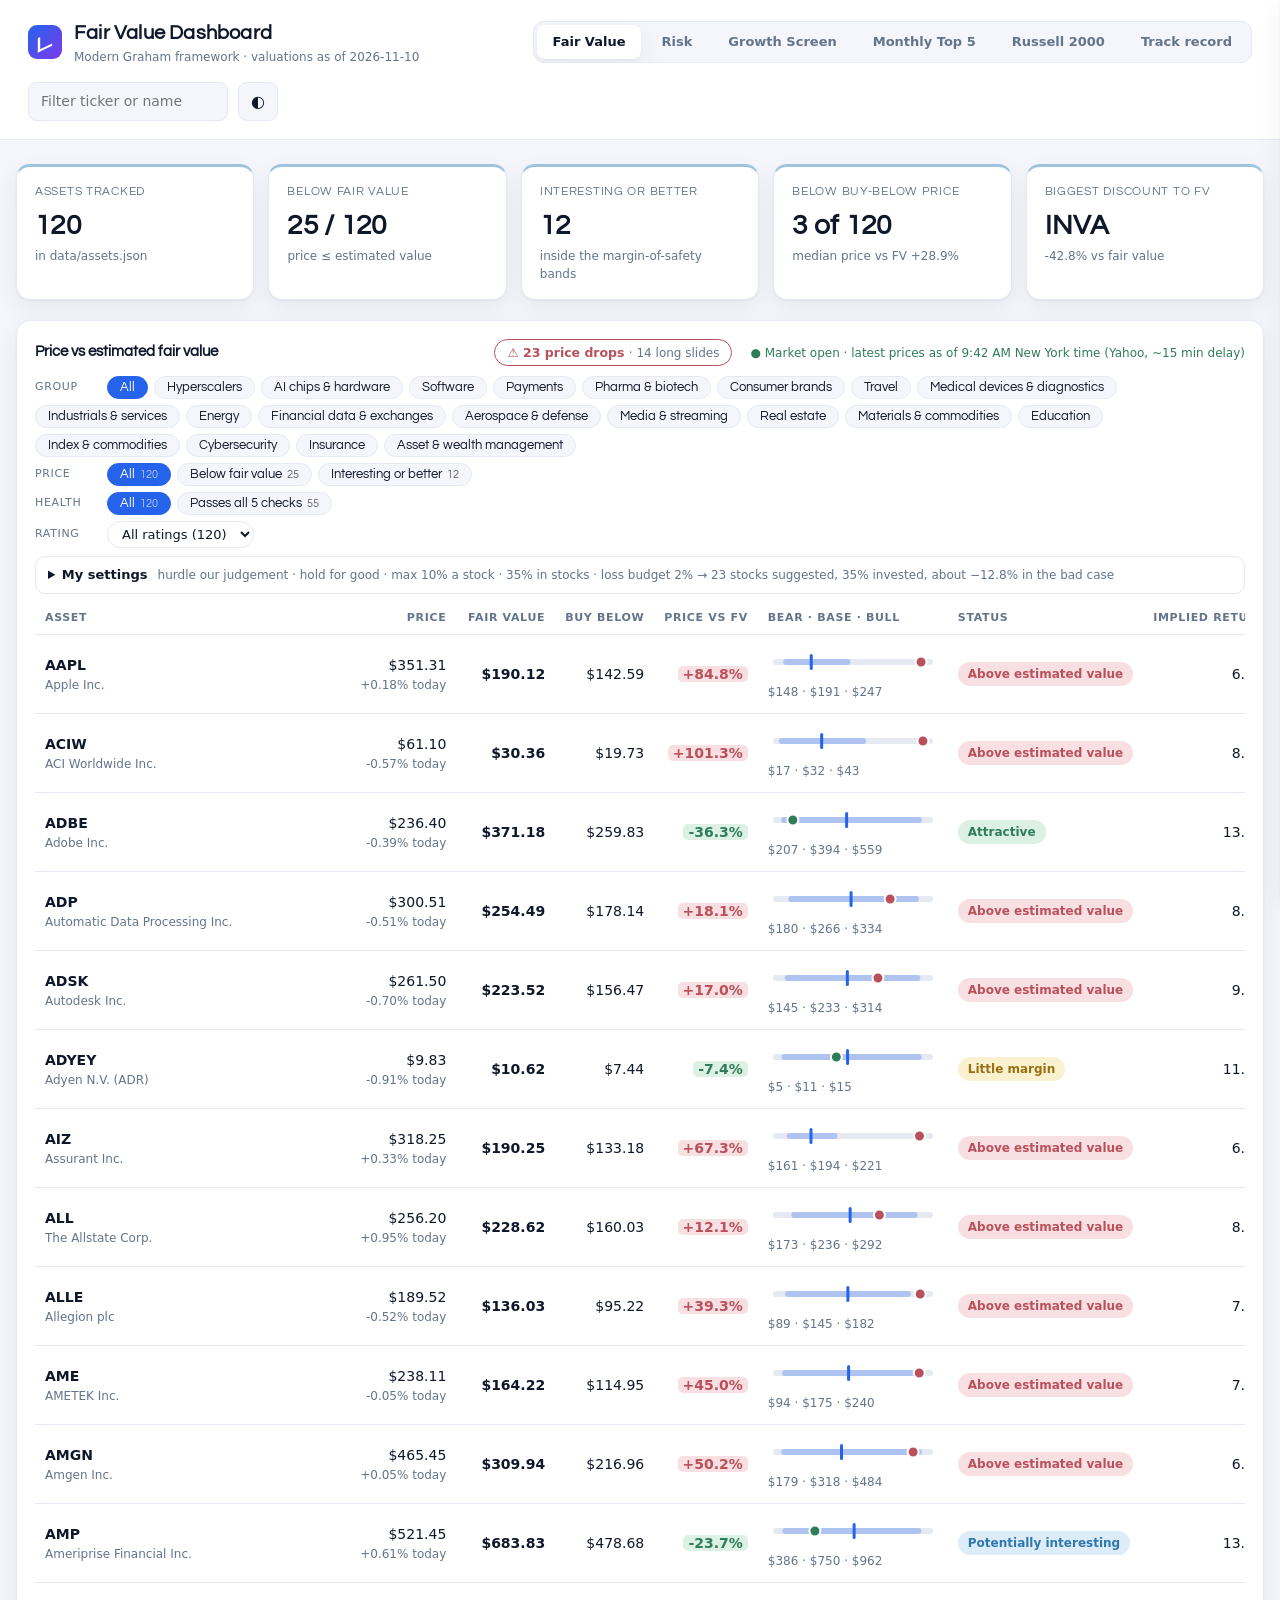
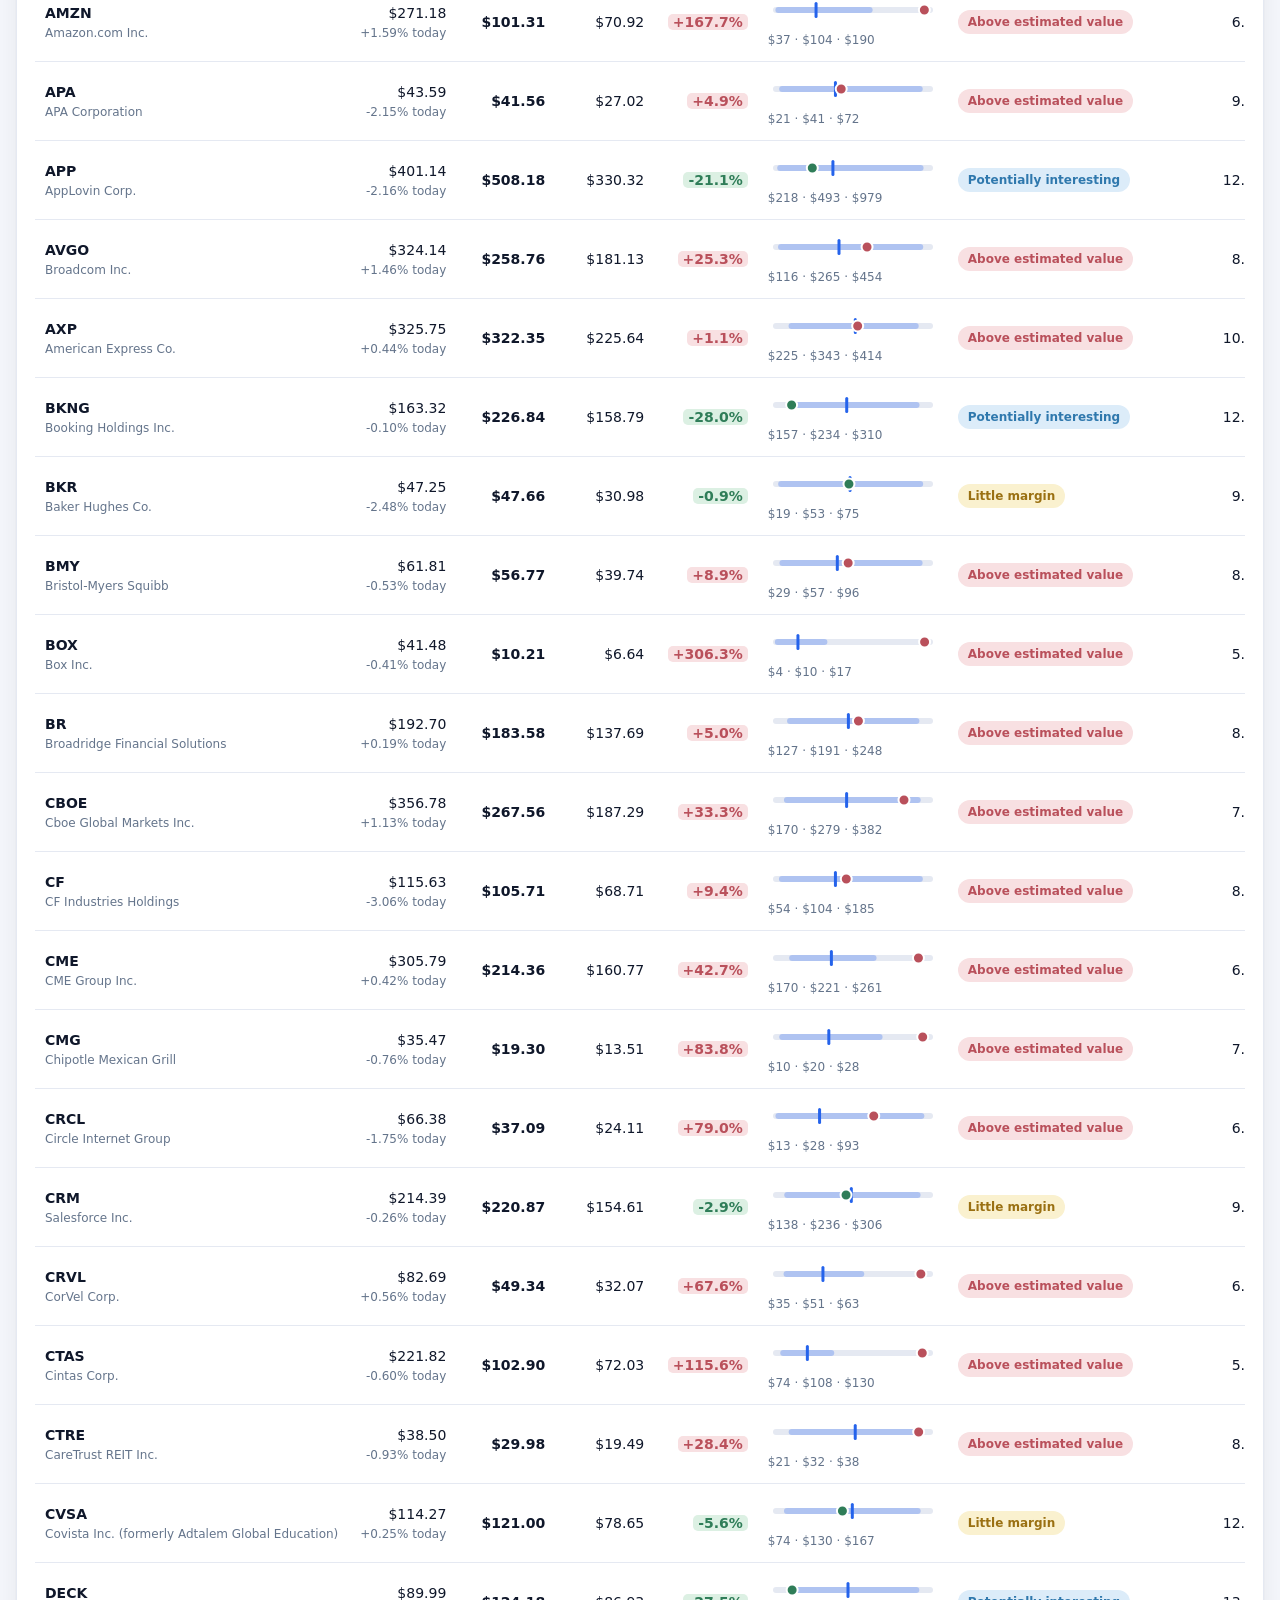
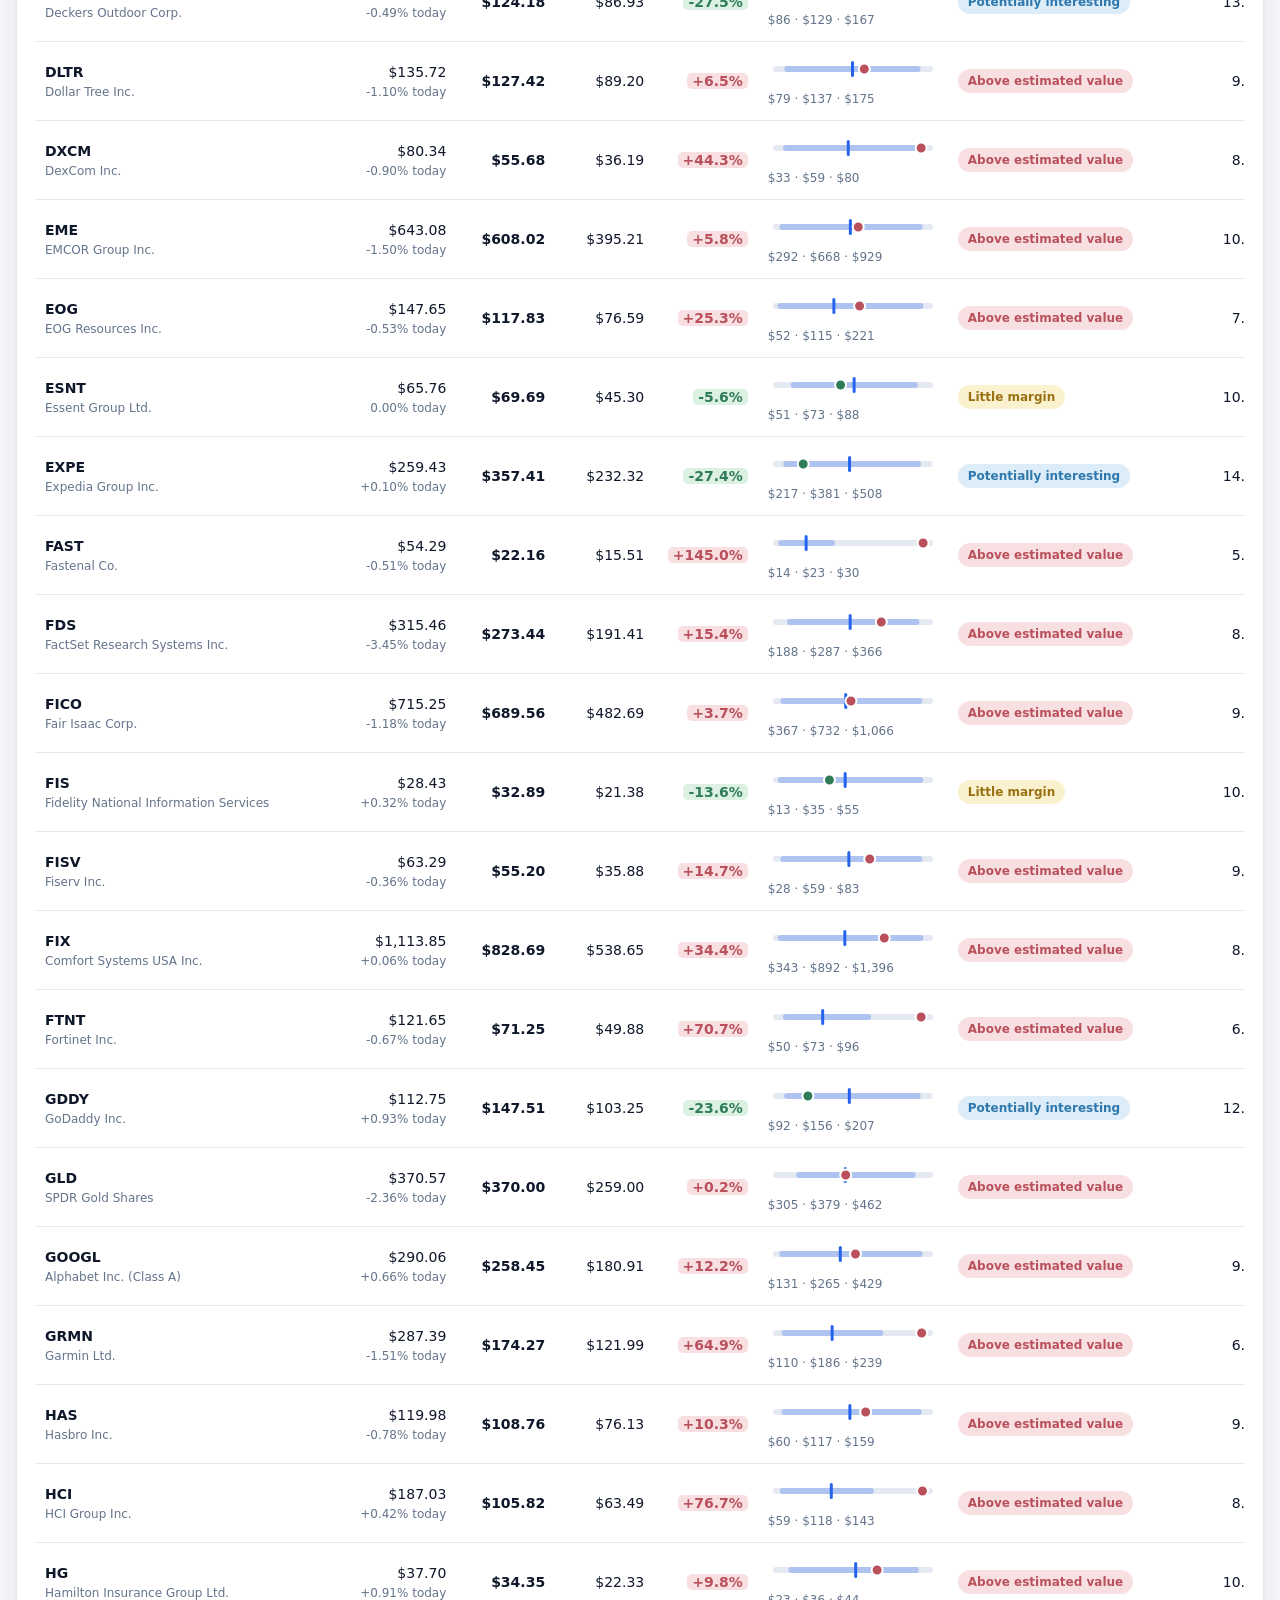
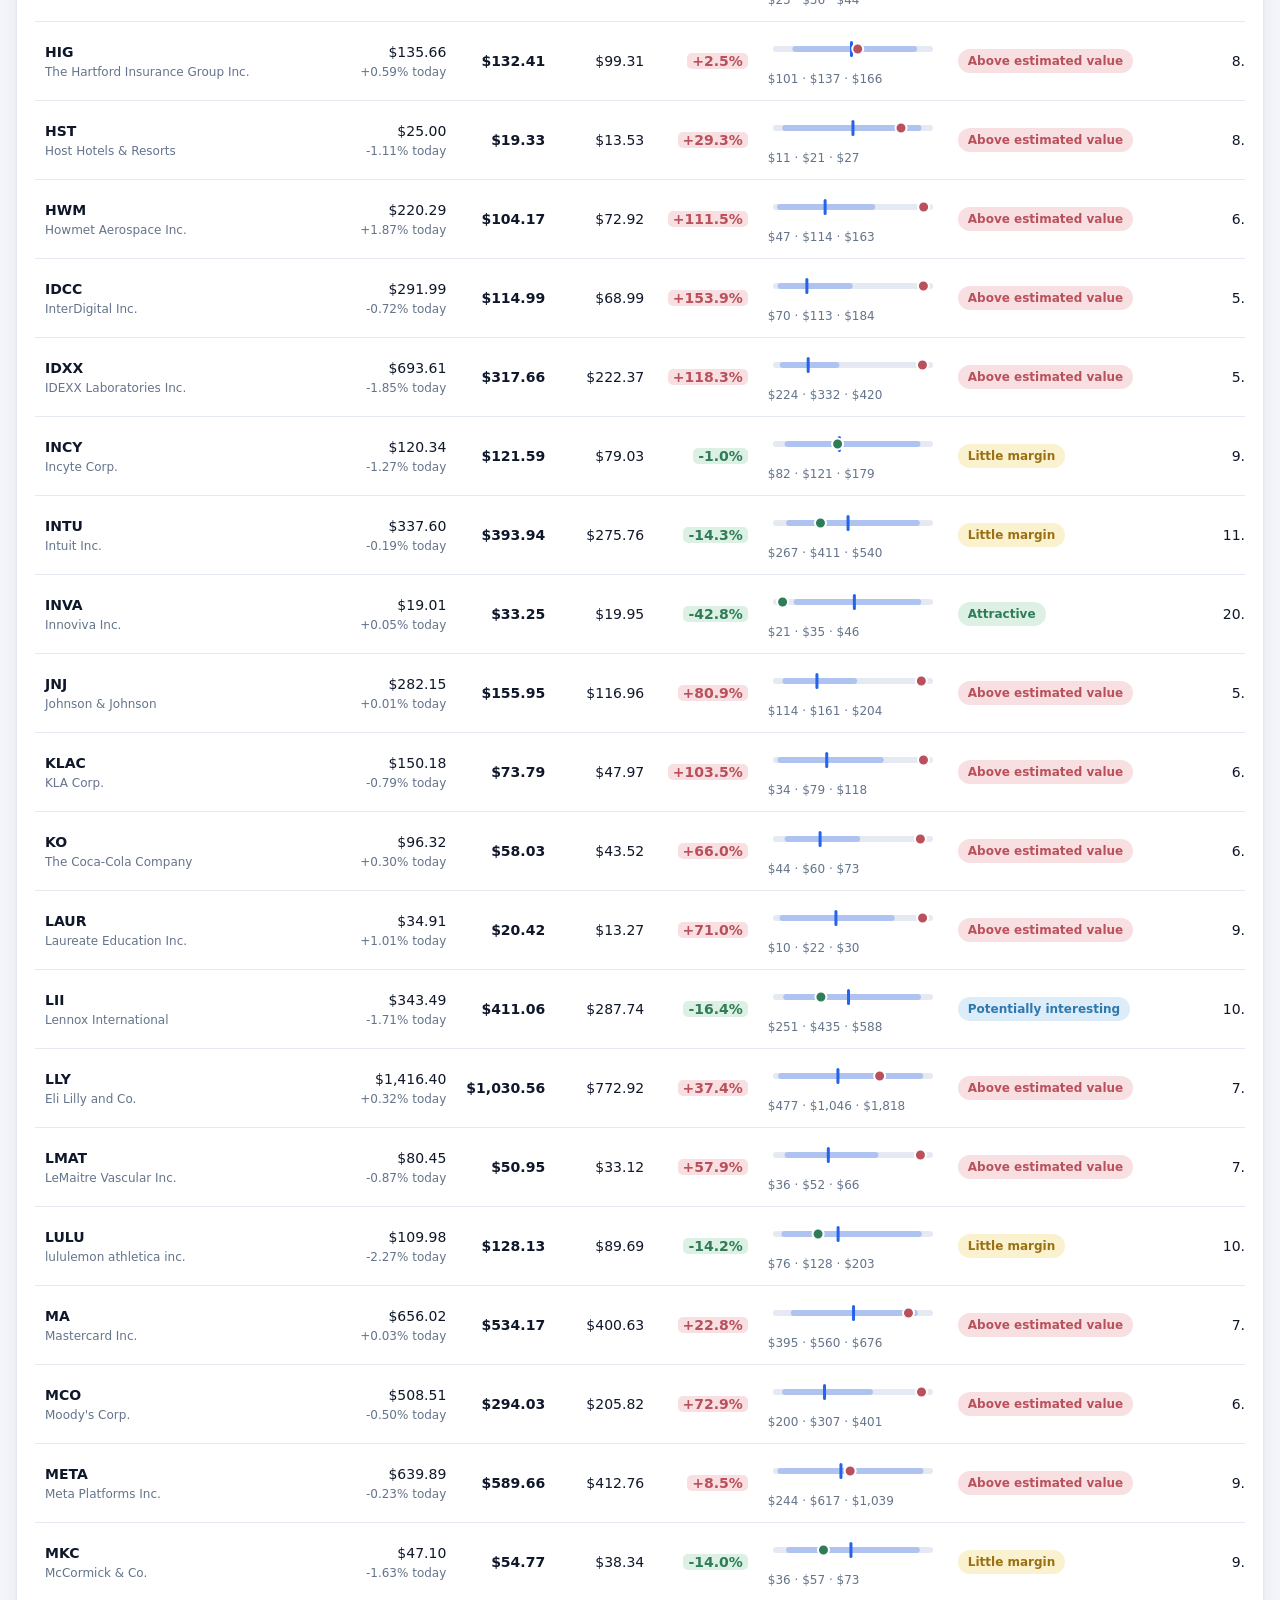
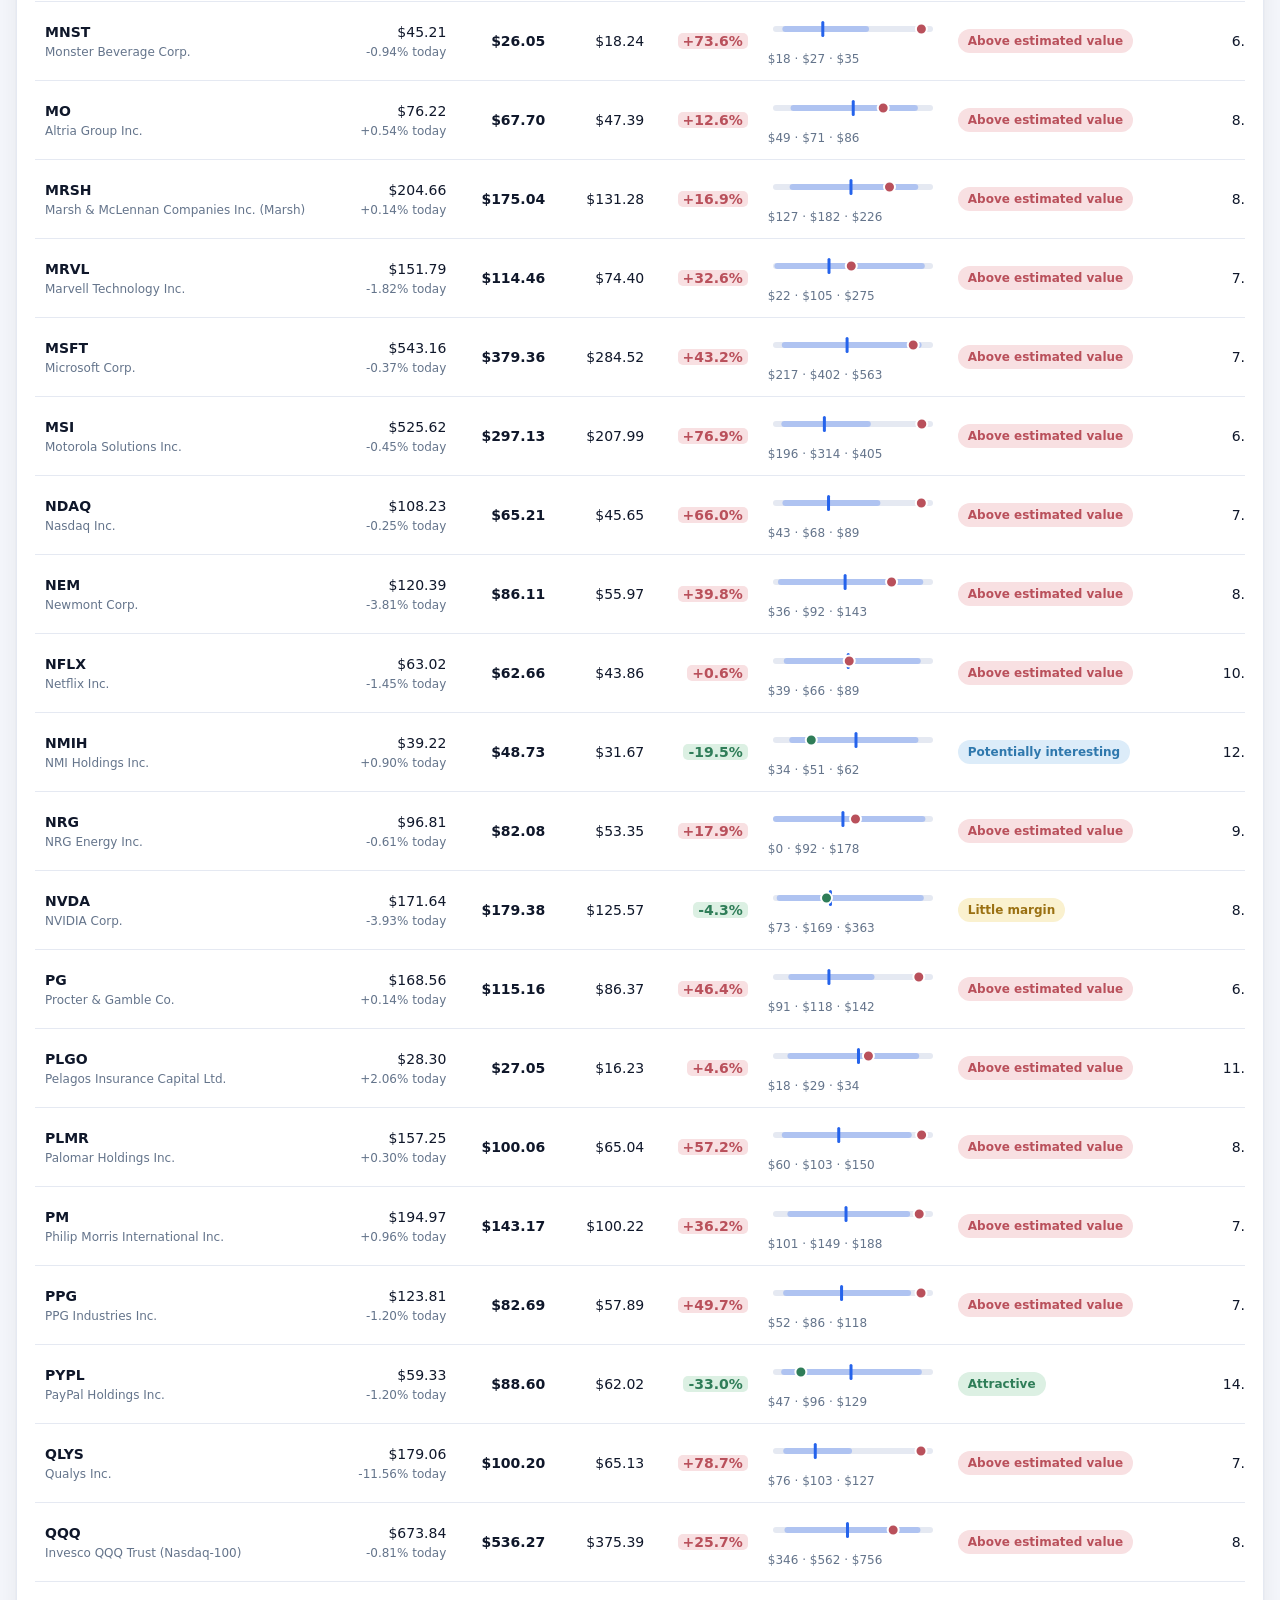
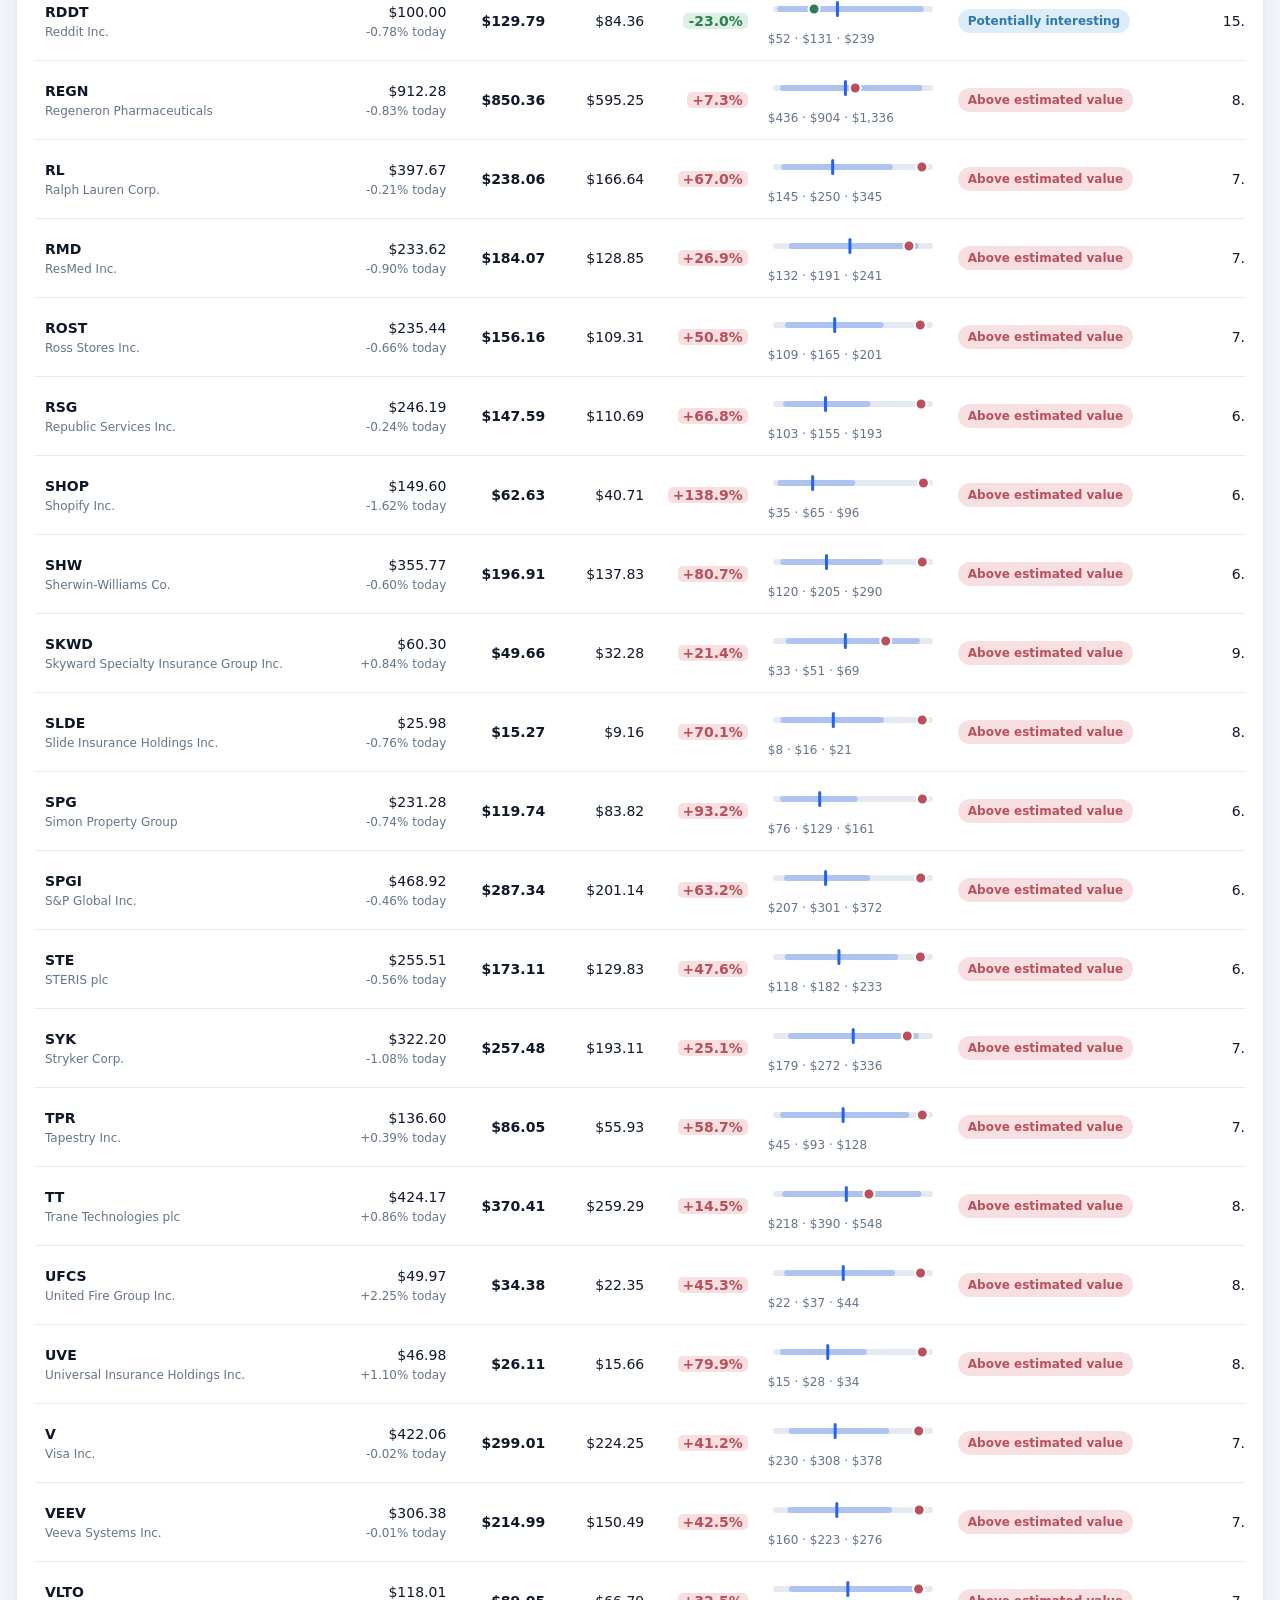
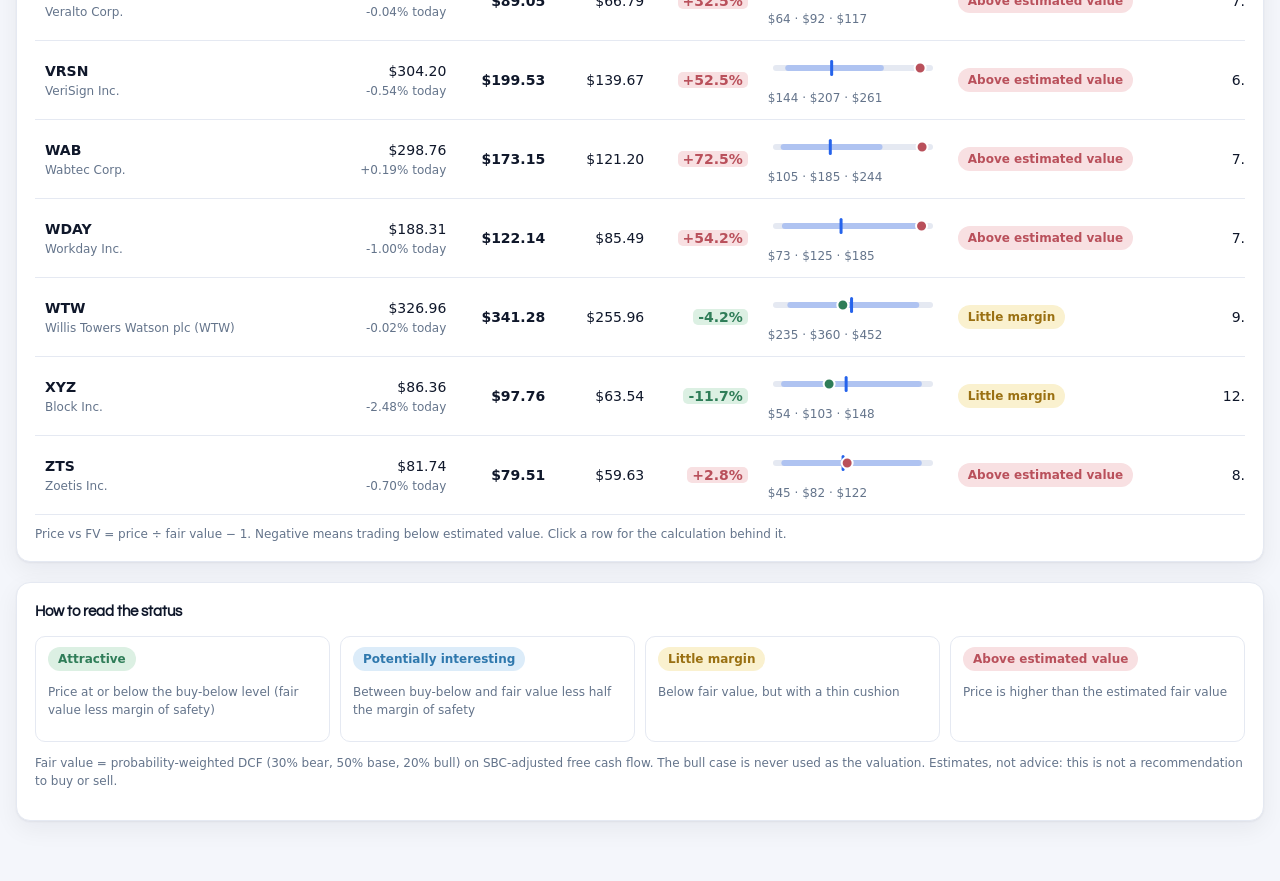
==== commit 673b97dc: "Add a Risk page and size positions with a loss budget Risk sections move from each stock's drawer to" ====
--- a/index.html
+++ b/index.html
@@ -5,13 +5,13 @@
 <meta name="viewport" content="width=device-width,initial-scale=1">
 <title>Fair Value Dashboard</title>
 <link rel="preconnect" href="https://fonts.googleapis.com"><link rel="preconnect" href="https://fonts.gstatic.com" crossorigin><link rel="stylesheet" href="https://fonts.googleapis.com/css2?family=Questrial&display=swap">
-<link rel="stylesheet" href="assets/style.css?v=20261109c">
+<link rel="stylesheet" href="assets/style.css?v=20261110r">
 <link rel="icon" href="data:image/svg+xml,<svg xmlns='http://www.w3.org/2000/svg' viewBox='0 0 32 32'><rect width='32' height='32' rx='7' fill='%232563eb'/><path d='M6 22l6-7 5 4 9-11' stroke='white' stroke-width='3' fill='none' stroke-linecap='round' stroke-linejoin='round'/></svg>">
 </head>
 <body>
 <header class="top">
   <div class="brand"><span class="logo"></span><div><h1>Fair Value Dashboard</h1><p id="sub">Modern Graham framework</p></div></div>
-  <nav class="tabs"><a href="index.html" class="on">Fair Value</a><a href="screener.html">Growth Screen</a><a href="top5.html">Monthly Top 5</a><a href="russell.html">Russell 2000</a><a href="track.html">Track record</a></nav>
+  <nav class="tabs"><a href="index.html" class="on">Fair Value</a><a href="risk.html">Risk</a><a href="screener.html">Growth Screen</a><a href="top5.html">Monthly Top 5</a><a href="russell.html">Russell 2000</a><a href="track.html">Track record</a></nav>
   <div class="actions">
     <input id="q" type="search" placeholder="Filter ticker or name">
     <button id="theme" title="Toggle theme" aria-label="Toggle theme">◐</button>
@@ -29,7 +29,7 @@
     <div class="scroll"><table id="tbl"><thead><tr>
       <th data-k="ticker">Asset</th><th data-k="price" class="r">Price</th><th data-k="fair_value" class="r">Fair value</th>
       <th data-k="buy_below" class="r">Buy below</th><th data-k="diff" class="r">Price vs FV</th>
-      <th>Bear · Base · Bull</th><th data-k="status">Status</th><th data-k="implied_return" class="r">Implied return</th><th data-k="size" class="r" title="Suggested position, % of your whole portfolio (see My settings)">Suggested size</th><th>3 mo</th>
+      <th>Bear · Base · Bull</th><th data-k="status">Status</th><th data-k="implied_return" class="r">Implied return</th><th data-k="rk_sum" title="Six risk checks on the stock, low (green) to high (red). Details and position sizes on the Risk page">Risk</th><th>3 mo</th>
     </tr></thead><tbody></tbody></table></div>
     <p class="foot">Price vs FV = price ÷ fair value − 1. Negative means trading below estimated value. Click a row for the calculation behind it.</p>
   </section>
@@ -41,6 +41,6 @@
 </main>
 <aside id="drawer" class="drawer" aria-hidden="true"><div class="dr-in" id="dr"></div></aside>
 <div id="scrim" class="scrim"></div>
-<script src="assets/app.js?v=20261109c"></script>
+<script src="assets/app.js?v=20261110r"></script>
 </body>
 </html>
--- a/assets/style.css
+++ b/assets/style.css
@@ -330,3 +330,40 @@
 /* Keep each pillar's title and its grade pill on one line, however narrow the drawer */
 .rtt{flex-wrap:nowrap}.rtt b{min-width:0;white-space:nowrap;overflow:hidden;text-overflow:ellipsis}
 .rtc .gr{white-space:nowrap;flex-shrink:0}.rtq>span{flex-wrap:nowrap}
+
+/* How far away is the value? share of value by year */
+.hzbar{display:flex;height:14px;border-radius:999px;overflow:hidden;background:var(--line);margin:8px 0 6px}
+.hzbar i{background:var(--ante);display:block}
+.hzlg{display:flex;flex-wrap:wrap;gap:4px 12px;font-size:12px;color:var(--mut);margin-bottom:8px}
+.hzlg i{display:inline-block;width:10px;height:10px;border-radius:2px;background:var(--ante);margin-right:5px;vertical-align:-1px}
+/* ---- Risk page and risk link (Nov 2026). Five levels on the soft palette: mint = low, cream = medium, coral = high; grey = not scored. */
+:root{--rs:var(--warn);--ry:var(--ok)}
+.l1{background:var(--hl-mint);color:var(--good)}.l2{background:color-mix(in srgb,var(--hl-mint) 50%,transparent);color:var(--good)}
+.l3{background:var(--hl-cream);color:var(--warn)}.l4{background:color-mix(in srgb,var(--hl-coral) 55%,transparent);color:var(--bad)}
+.l5{background:var(--hl-coral);color:var(--bad)}.l0{background:color-mix(in srgb,var(--line) 40%,transparent);color:var(--mut)}
+.rktbl{border-collapse:separate;border-spacing:3px}
+.rktbl td.rk{text-align:center;border-radius:6px;font-size:12px;font-weight:600;white-space:nowrap;padding:6px 6px;font-variant-numeric:tabular-nums}
+.rktbl th{white-space:normal;line-height:1.2;vertical-align:bottom}
+.rktbl tr.gh th{font-size:11px;letter-spacing:.08em;text-transform:uppercase;padding-bottom:2px;border-bottom:2px solid}
+.rktbl tr.gh th.ghs{color:var(--rs);border-color:var(--rs);text-align:center}.rktbl tr.gh th.ghy{color:var(--ry);border-color:var(--ry);text-align:center}
+.rktbl tr.gh th:first-child{border-bottom-color:transparent}
+.rktbl td.yu{white-space:nowrap}
+.rkmini{display:inline-flex;gap:2px;vertical-align:middle}.rkmini i{width:9px;height:14px;border-radius:2px;display:inline-block}
+.rkmini.big i{width:12px;height:18px;border-radius:3px}
+.rklink{display:flex;align-items:center;gap:12px;flex-wrap:wrap;margin:12px 0 4px;padding:10px 14px;border:1px solid var(--line);border-radius:12px;color:var(--tx);text-decoration:none;background:color-mix(in srgb,var(--hl-cream) 35%,transparent)}
+.rklink:hover,.rklink:focus-visible{border-color:var(--rs)}.rklink .go{margin-left:auto;color:var(--acc);font-weight:600;white-space:nowrap}
+.fp{display:grid;grid-template-columns:1fr 1fr;gap:12px;margin:12px 0 4px}
+.fp section{border:1px solid var(--line);border-radius:12px;padding:10px 12px;min-width:0}
+.fp section.rs{border-top:3px solid var(--rs)}.fp section.ry{border-top:3px solid var(--ry)}
+.fp h4{margin:0 0 4px;font-size:11px;letter-spacing:.08em;text-transform:uppercase}.fp .rs h4{color:var(--rs)}.fp .ry h4{color:var(--ry)}
+.fpm{display:flex;flex-direction:column;align-items:stretch;gap:2px;width:100%;padding:6px 0;border:0;border-top:1px solid var(--line);background:none;color:var(--tx);font:inherit;font-size:13px;text-align:left;border-radius:0}
+.fp h4+.fpm{border-top:0}button.fpm{cursor:pointer}button.fpm:hover .fl{color:var(--acc)}
+.fpm .fl{font-weight:600}.fpm .fv{font-size:12px;color:var(--mut);font-variant-numeric:tabular-nums}
+.fpm .seg{display:grid;margin-top:2px;grid-template-columns:repeat(5,1fr);gap:2px}.fpm .seg i{height:5px;border-radius:2px;background:var(--line)}
+.tgrp.rs{border-left-color:var(--rs)}.tgrp.ry{border-left-color:var(--ry)}.tgrp.rs .tgk{color:var(--rs)}.tgrp.ry .tgk{color:var(--ry)}
+.rksec{scroll-margin-top:8px}
+.szsteps{margin:6px 0;padding-left:20px}.szsteps li{margin:4px 0}
+@media(max-width:640px){.fp{grid-template-columns:1fr}.rklink .go{margin-left:0}}
+.fpm .seg i.l1,.fpm .seg i.l2{background:var(--good)}.fpm .seg i.l3{background:var(--warn)}.fpm .seg i.l4,.fpm .seg i.l5{background:var(--bad)}
+.tabs{max-width:100%;overflow-x:auto;scrollbar-width:none}.tabs a{white-space:nowrap}
+#dr a{color:var(--acc)}
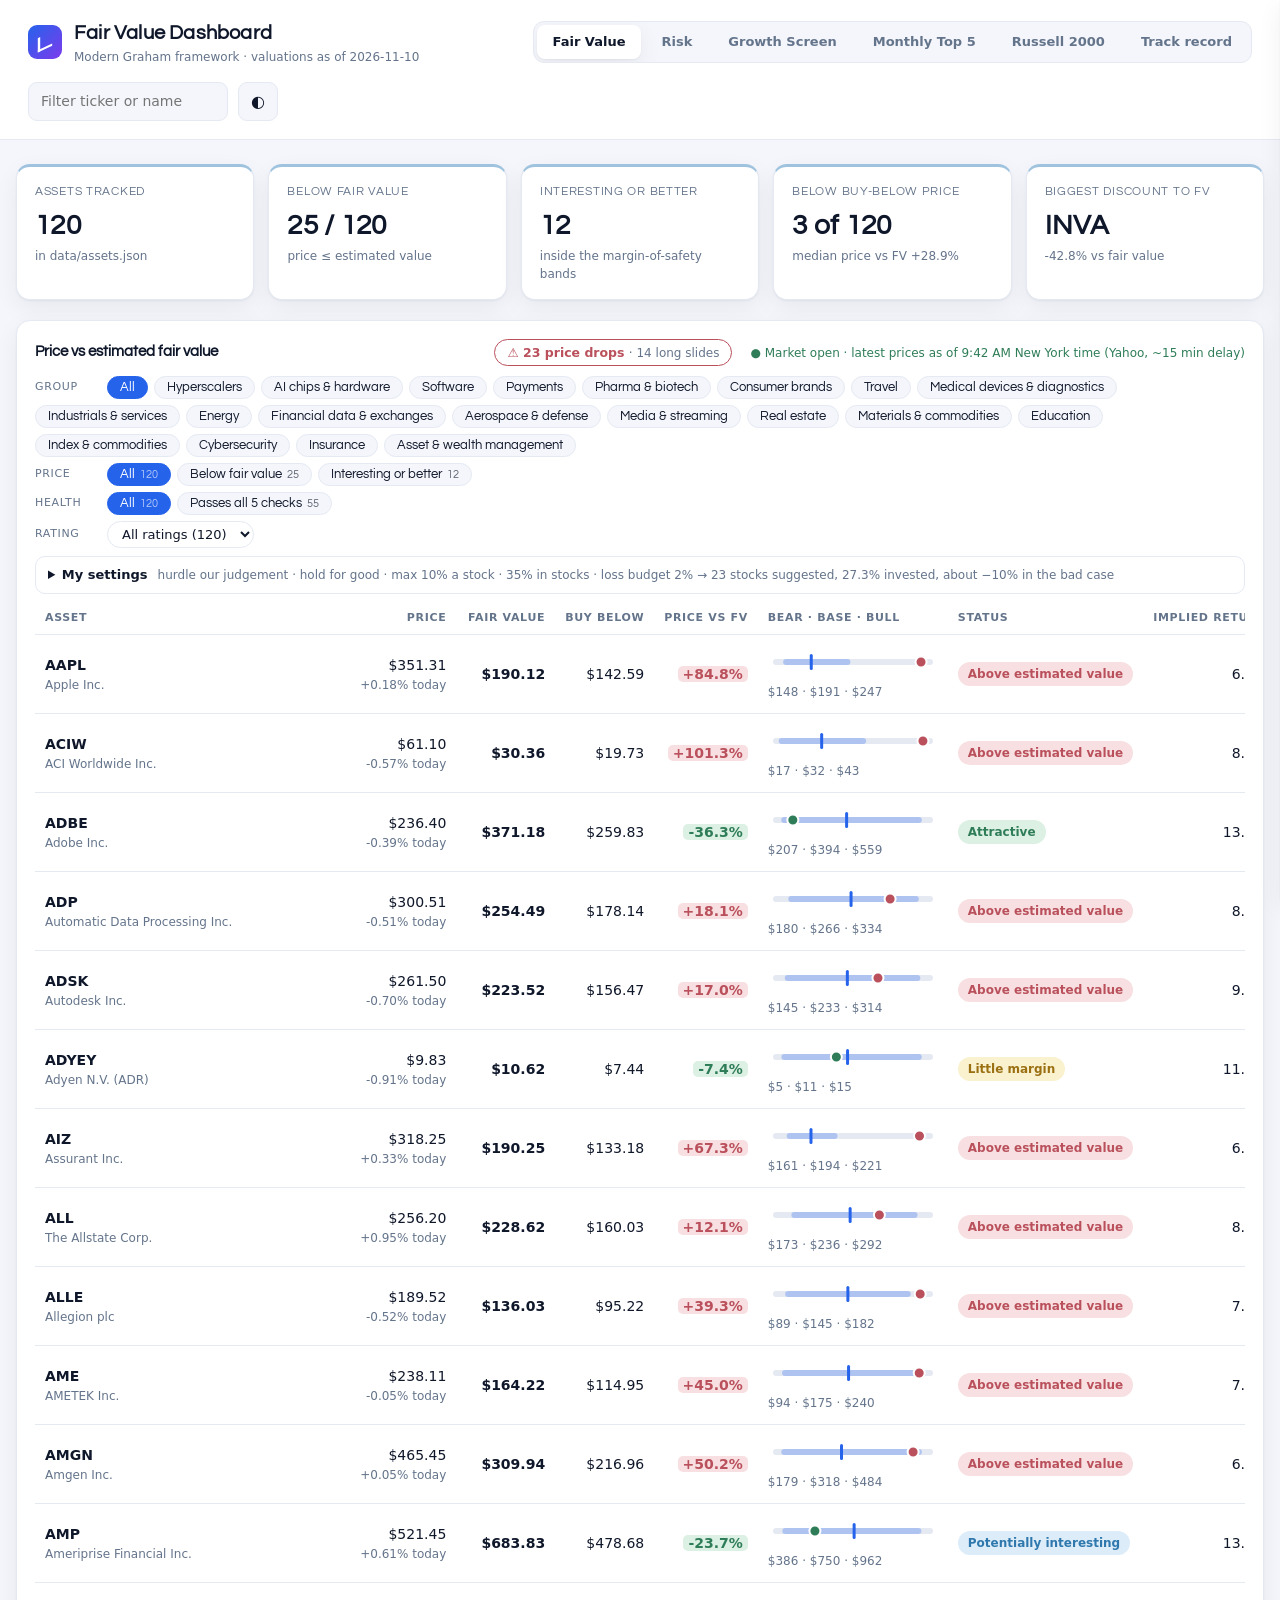
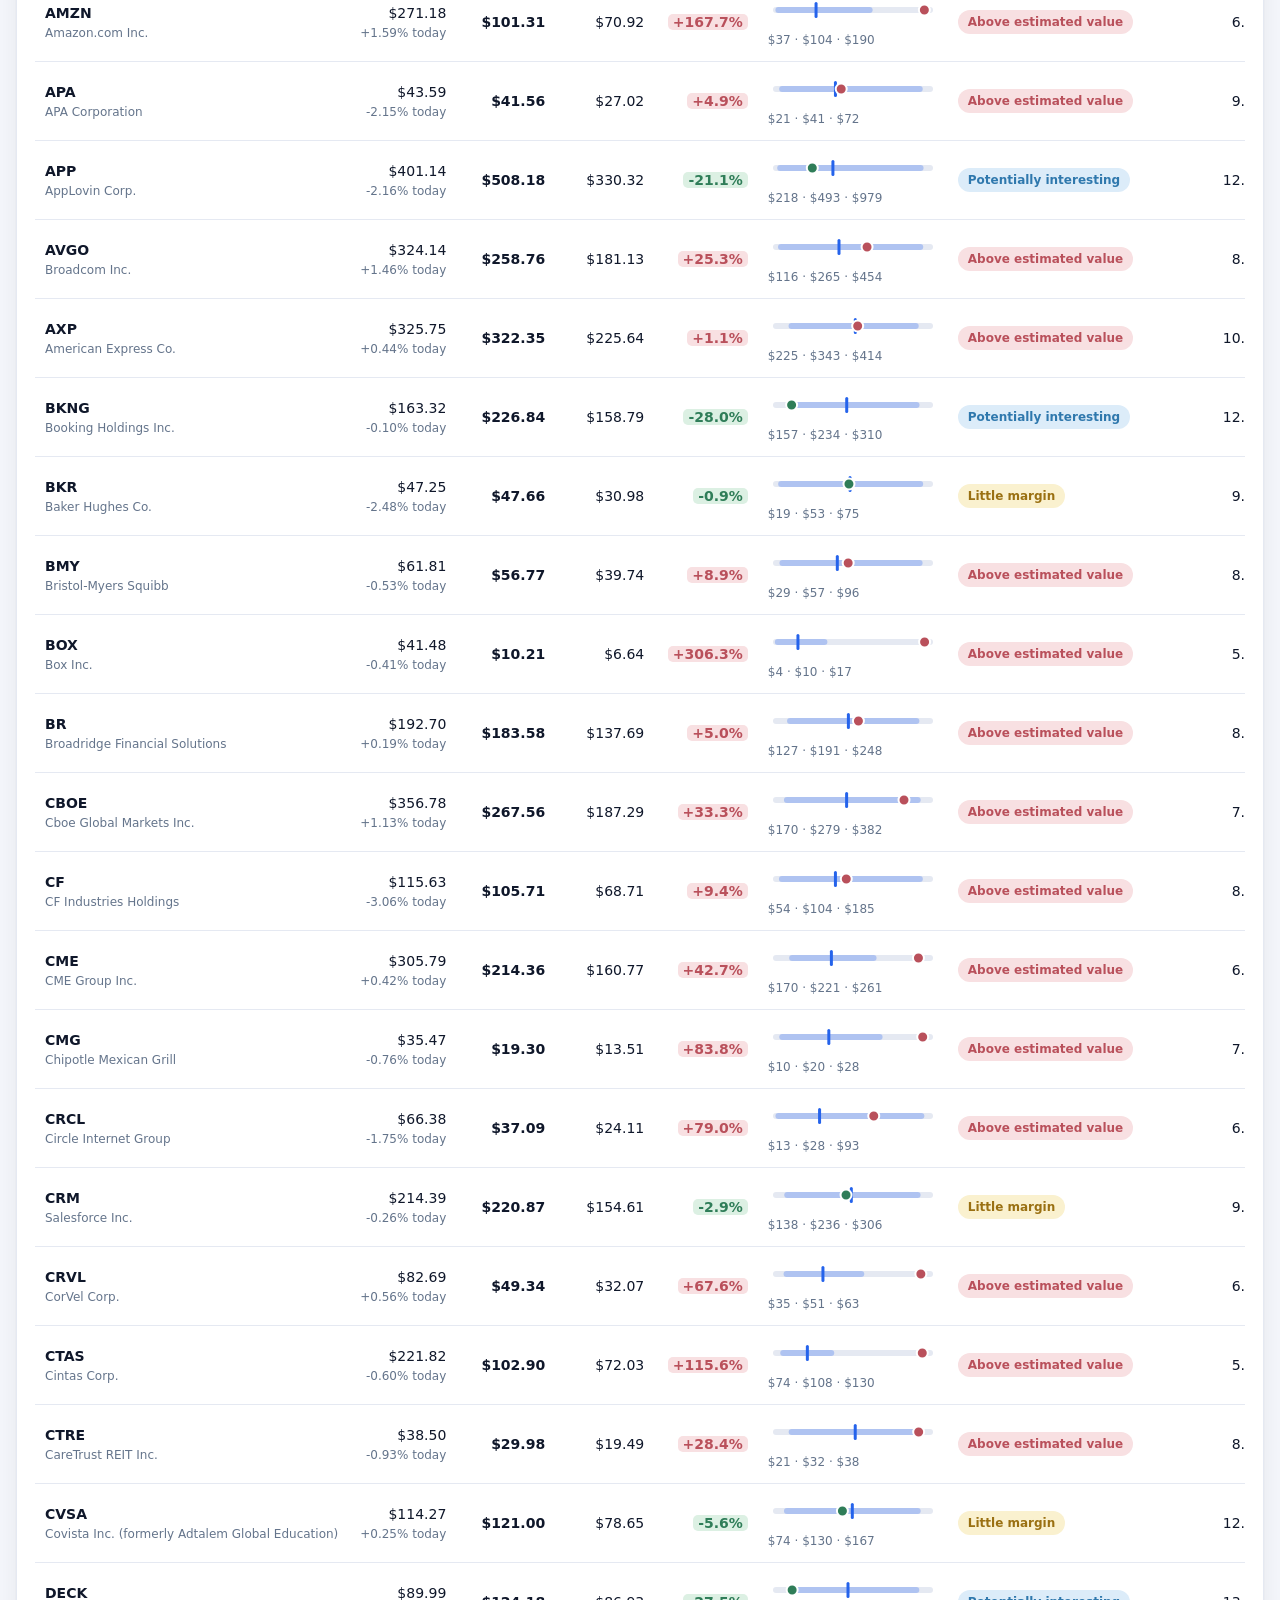
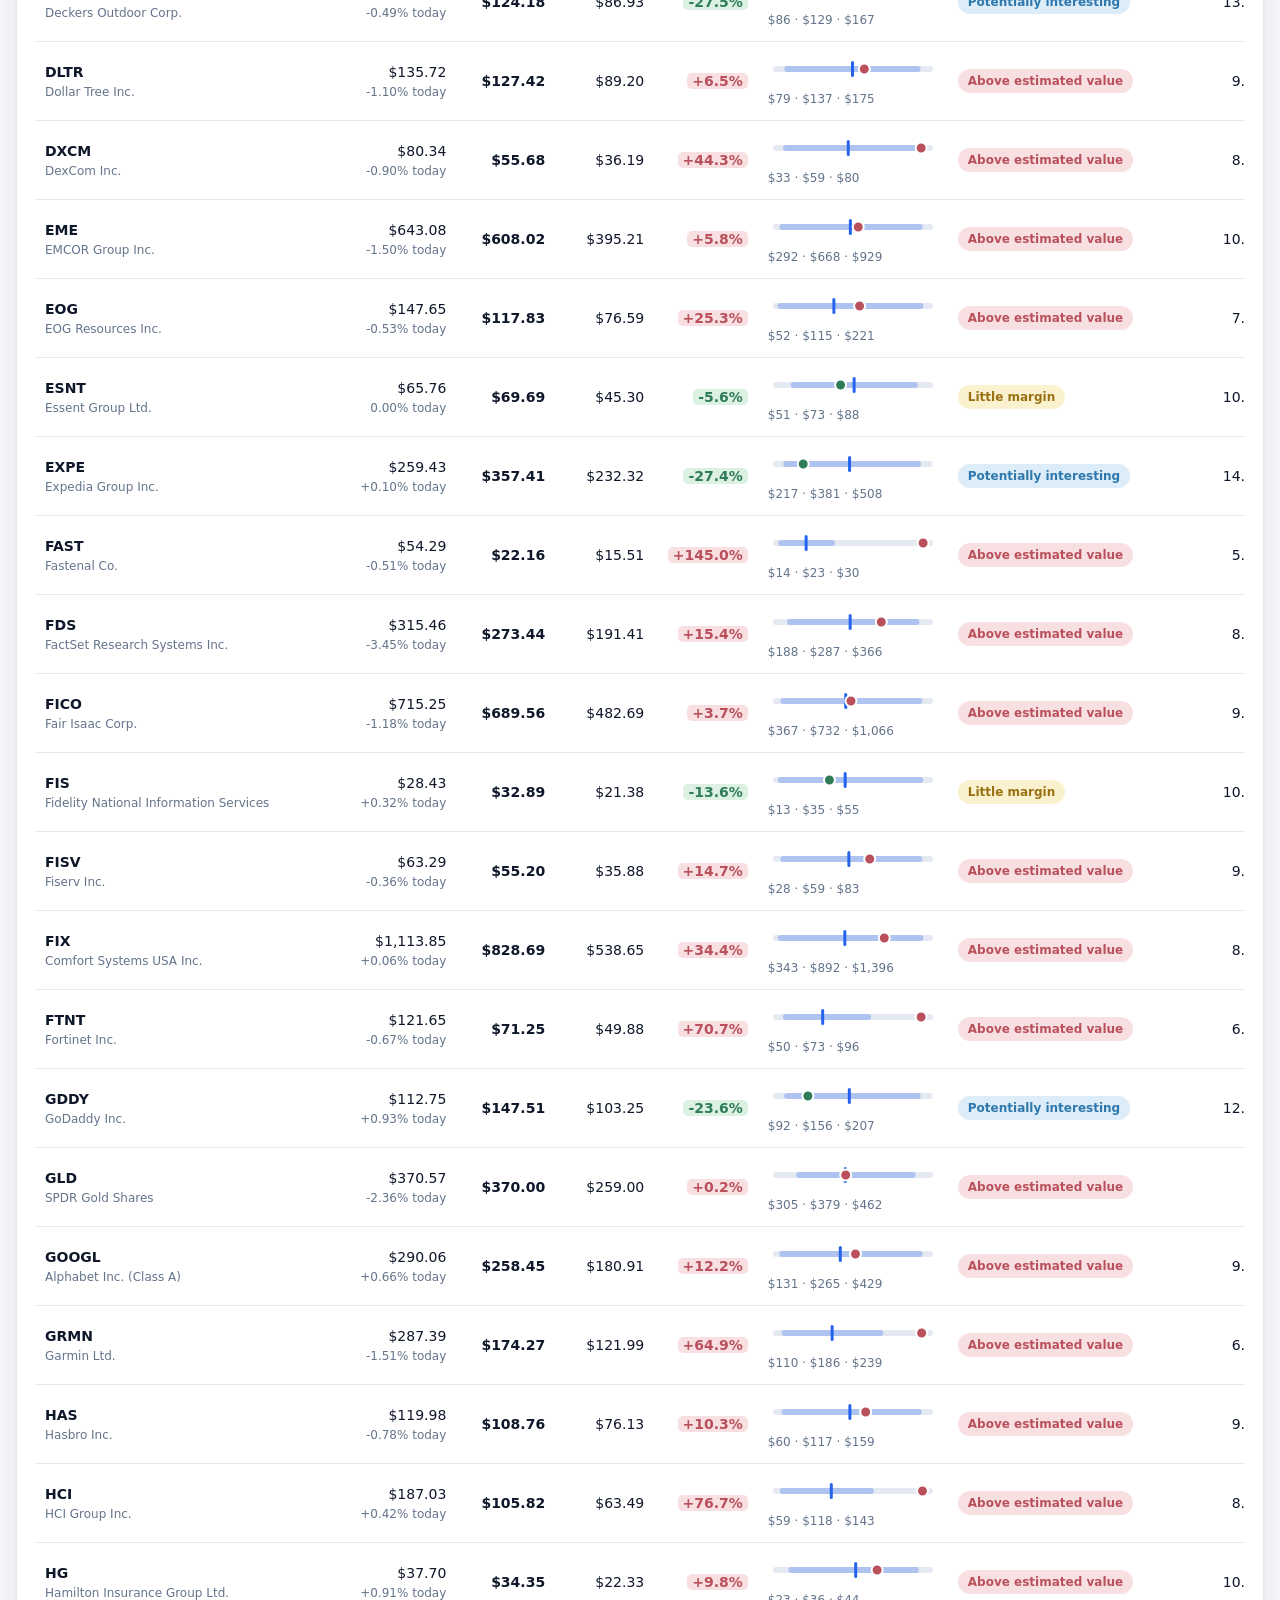
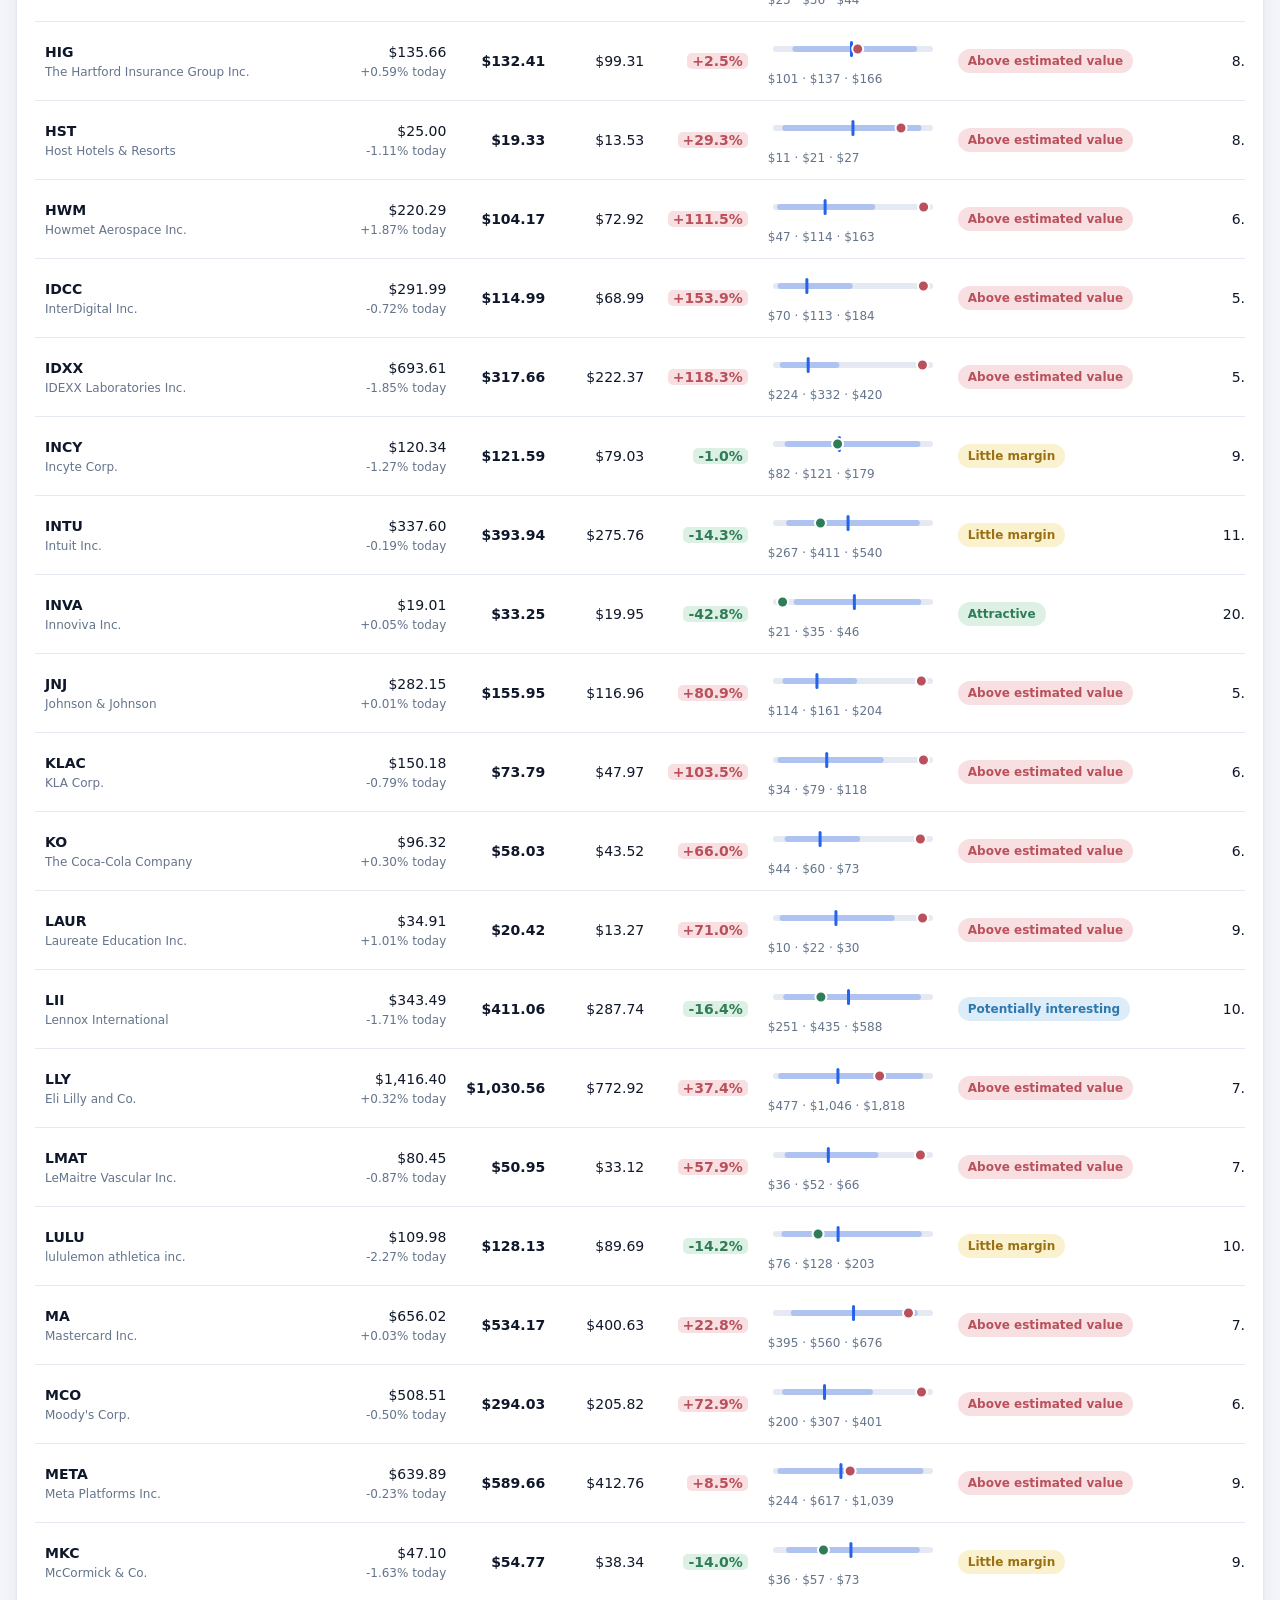
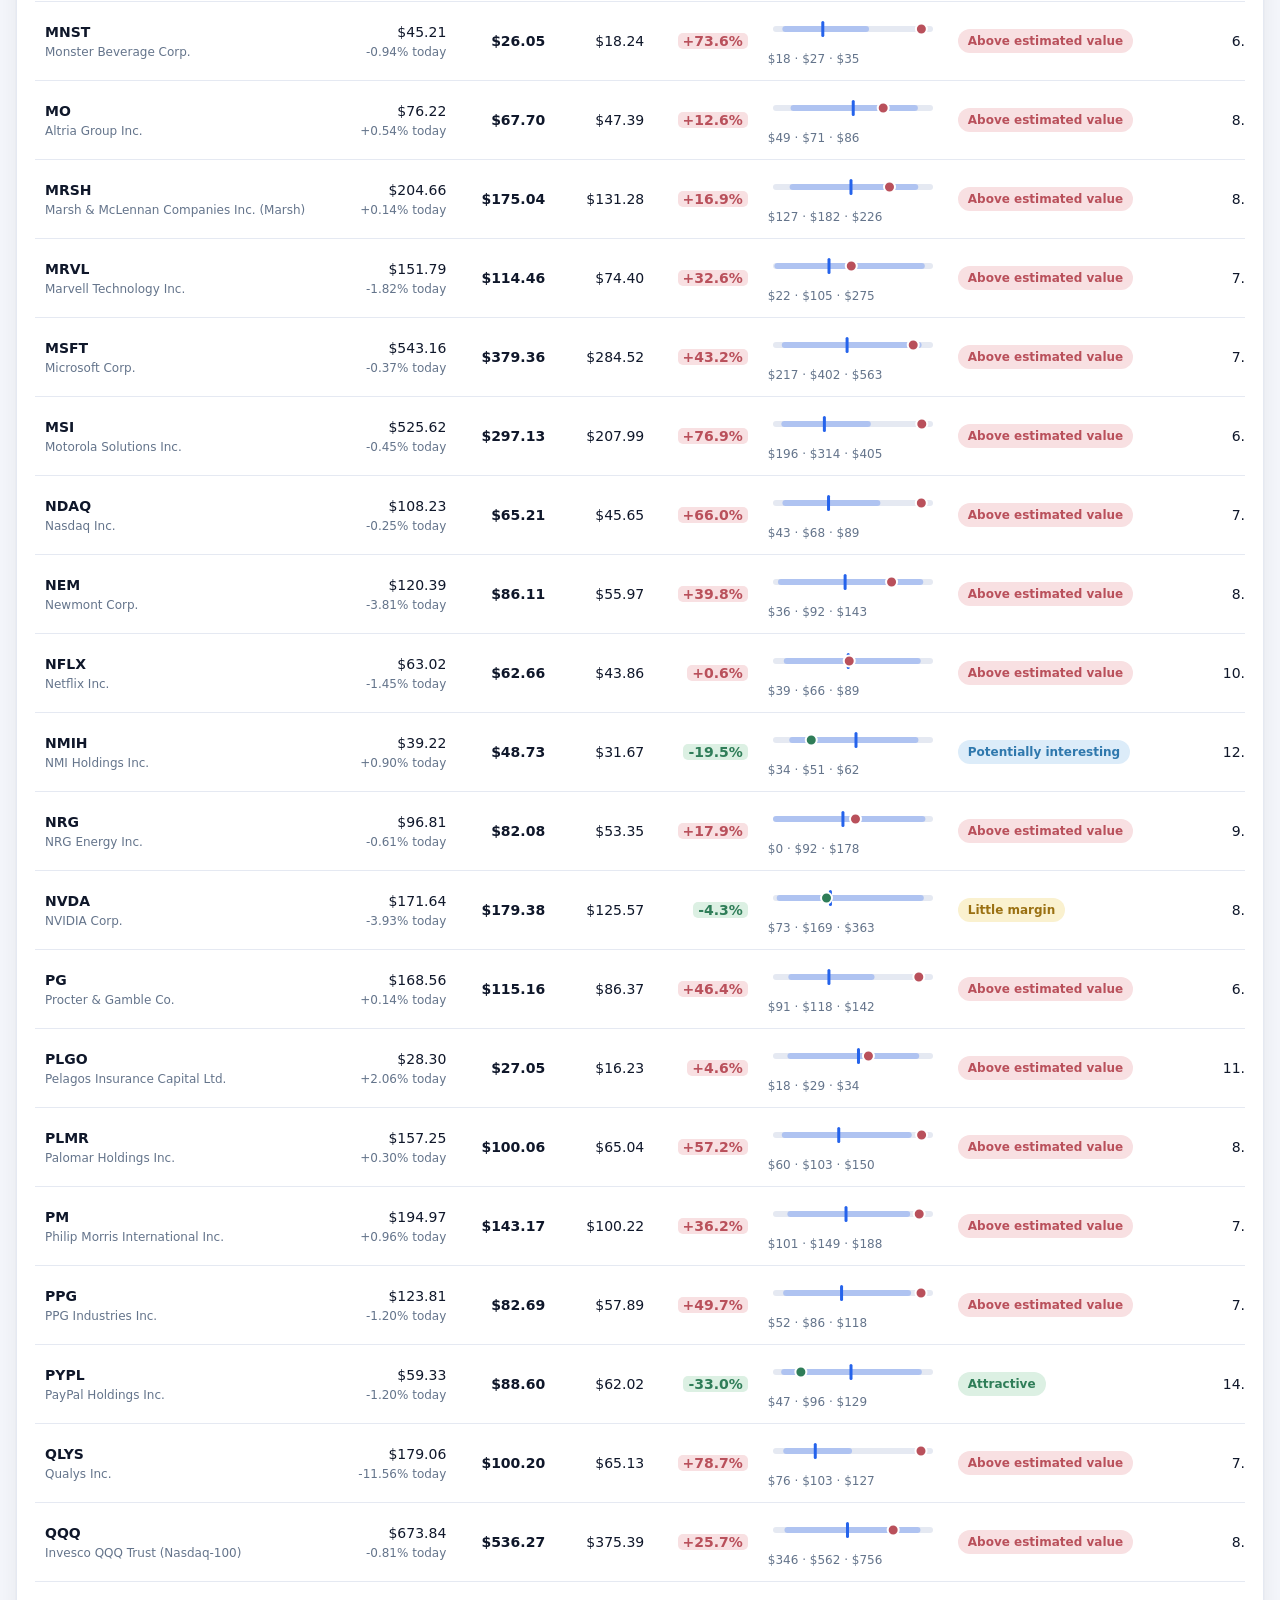
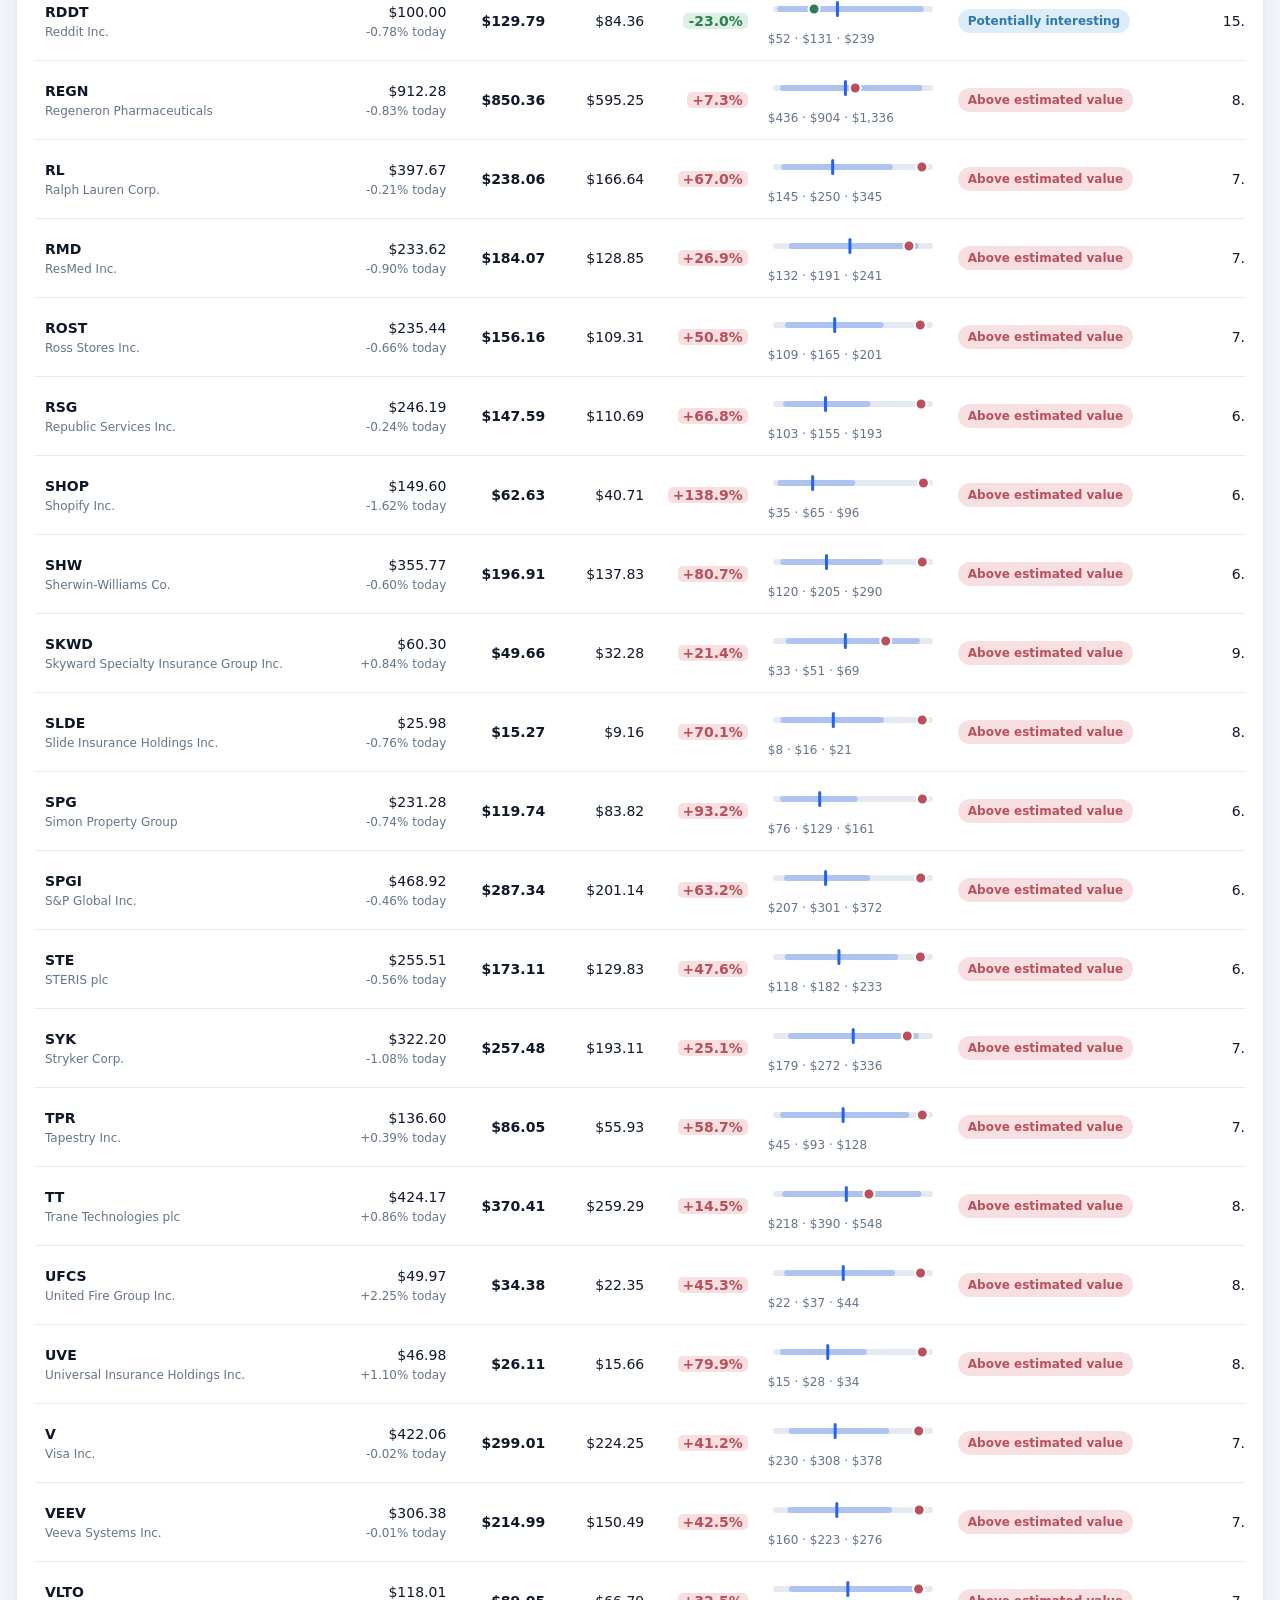
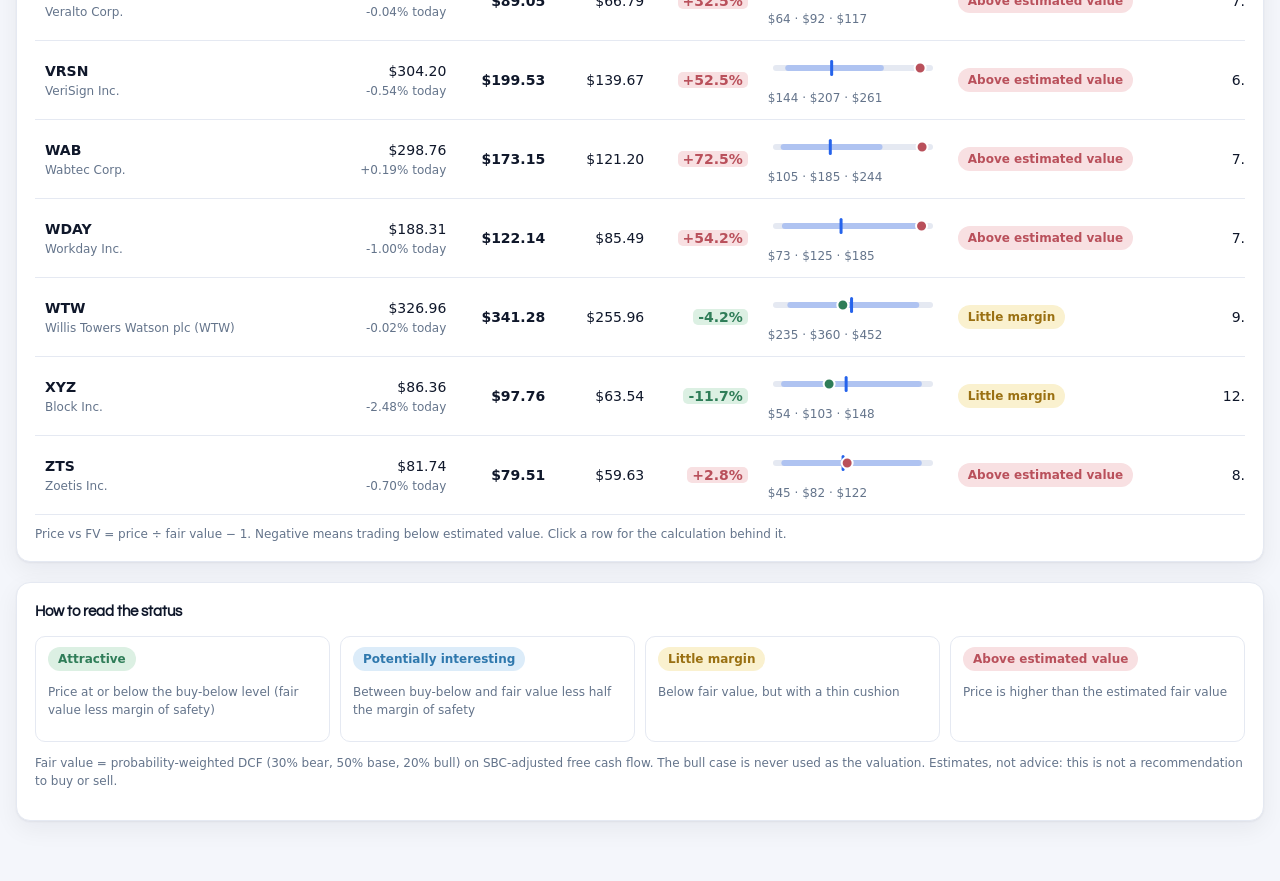
==== commit dce541de: "Risk tab: growth paid for, years the price needs, portfolio loss limit, cheap-under-every-view badge" ====
--- a/index.html
+++ b/index.html
@@ -5,7 +5,7 @@
 <meta name="viewport" content="width=device-width,initial-scale=1">
 <title>Fair Value Dashboard</title>
 <link rel="preconnect" href="https://fonts.googleapis.com"><link rel="preconnect" href="https://fonts.gstatic.com" crossorigin><link rel="stylesheet" href="https://fonts.googleapis.com/css2?family=Questrial&display=swap">
-<link rel="stylesheet" href="assets/style.css?v=20261110r">
+<link rel="stylesheet" href="assets/style.css?v=20261110s">
 <link rel="icon" href="data:image/svg+xml,<svg xmlns='http://www.w3.org/2000/svg' viewBox='0 0 32 32'><rect width='32' height='32' rx='7' fill='%232563eb'/><path d='M6 22l6-7 5 4 9-11' stroke='white' stroke-width='3' fill='none' stroke-linecap='round' stroke-linejoin='round'/></svg>">
 </head>
 <body>
@@ -41,6 +41,6 @@
 </main>
 <aside id="drawer" class="drawer" aria-hidden="true"><div class="dr-in" id="dr"></div></aside>
 <div id="scrim" class="scrim"></div>
-<script src="assets/app.js?v=20261110r"></script>
+<script src="assets/app.js?v=20261110s"></script>
 </body>
 </html>
--- a/assets/style.css
+++ b/assets/style.css
@@ -367,3 +367,5 @@
 .fpm .seg i.l1,.fpm .seg i.l2{background:var(--good)}.fpm .seg i.l3{background:var(--warn)}.fpm .seg i.l4,.fpm .seg i.l5{background:var(--bad)}
 .tabs{max-width:100%;overflow-x:auto;scrollbar-width:none}.tabs a{white-space:nowrap}
 #dr a{color:var(--acc)}
+.rbok{display:inline-block;margin-top:3px;padding:1px 8px;border-radius:999px;font-size:11px;font-weight:600;background:var(--hl-mint);color:var(--good)}
+.rbline{margin:10px 0 0;padding:8px 12px;border-radius:10px;background:color-mix(in srgb,var(--line) 35%,transparent);font-size:13px}.rbline.ok{background:var(--hl-mint)}
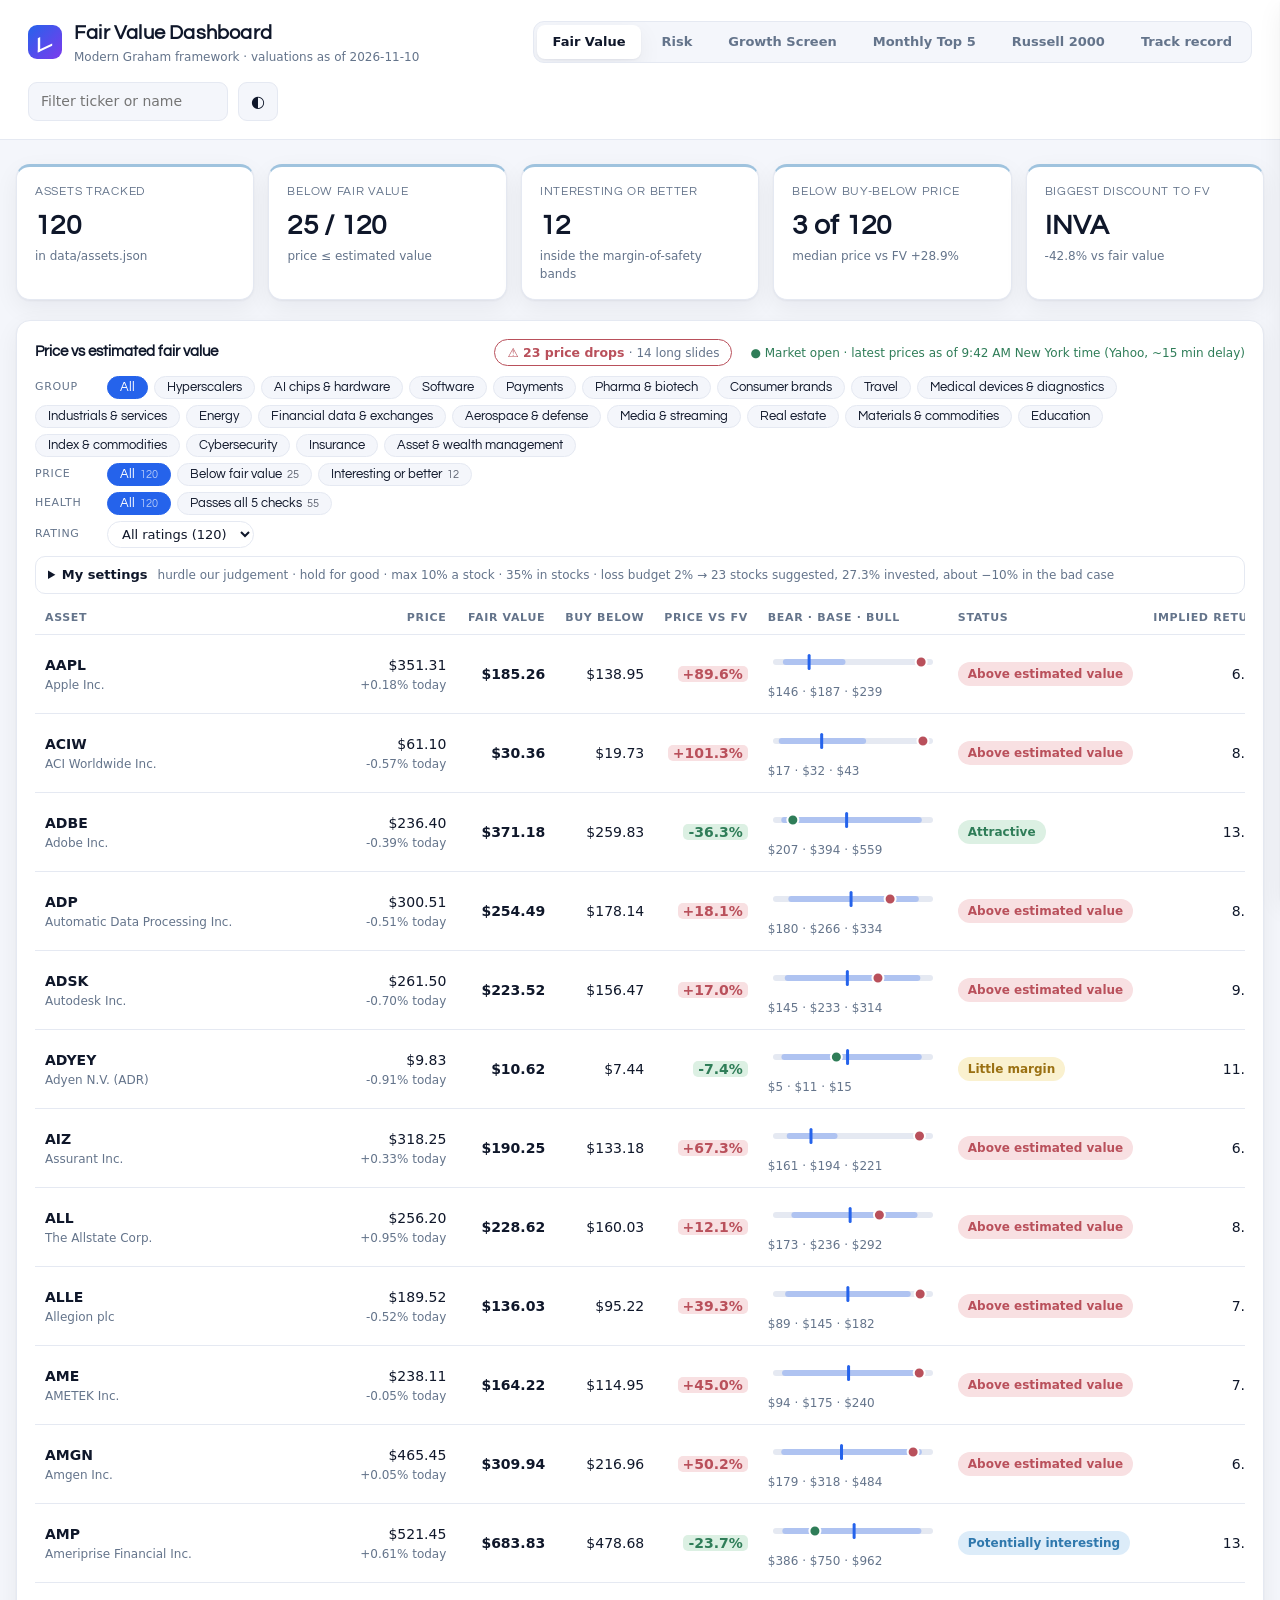
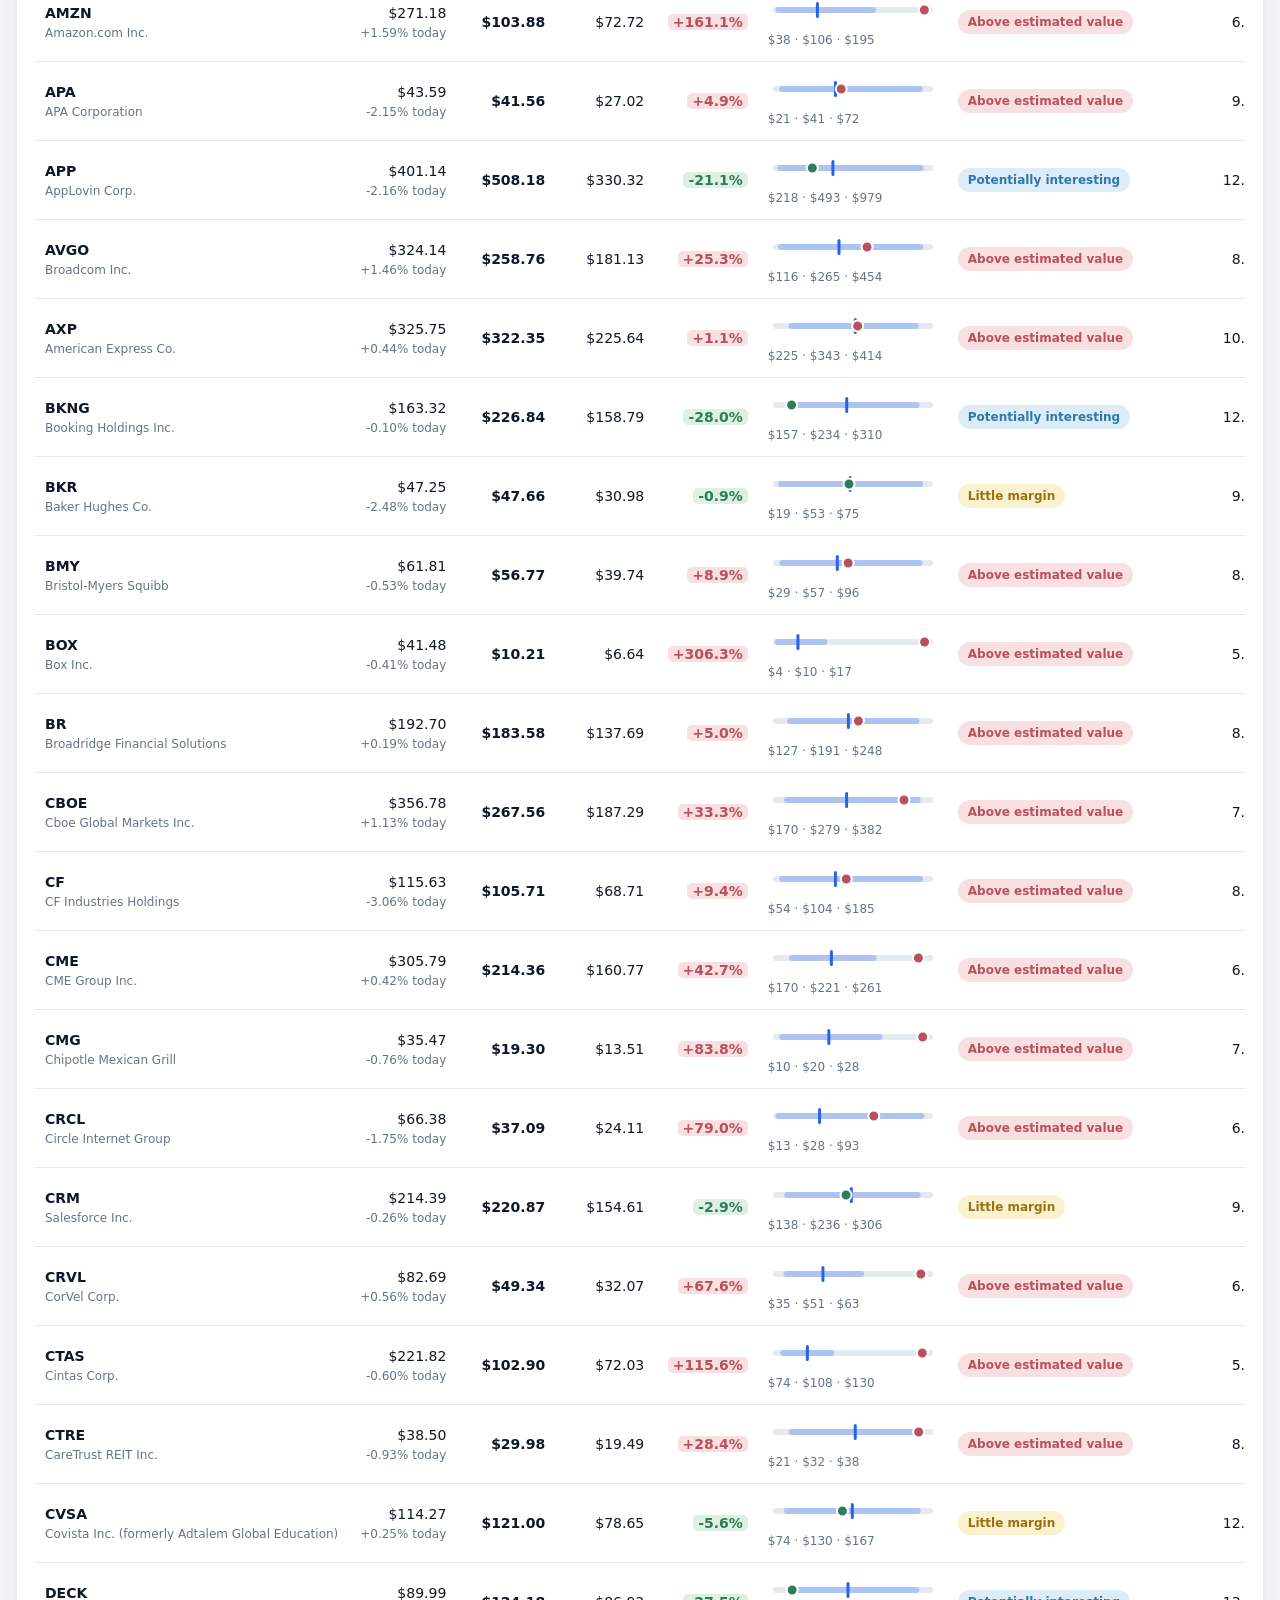
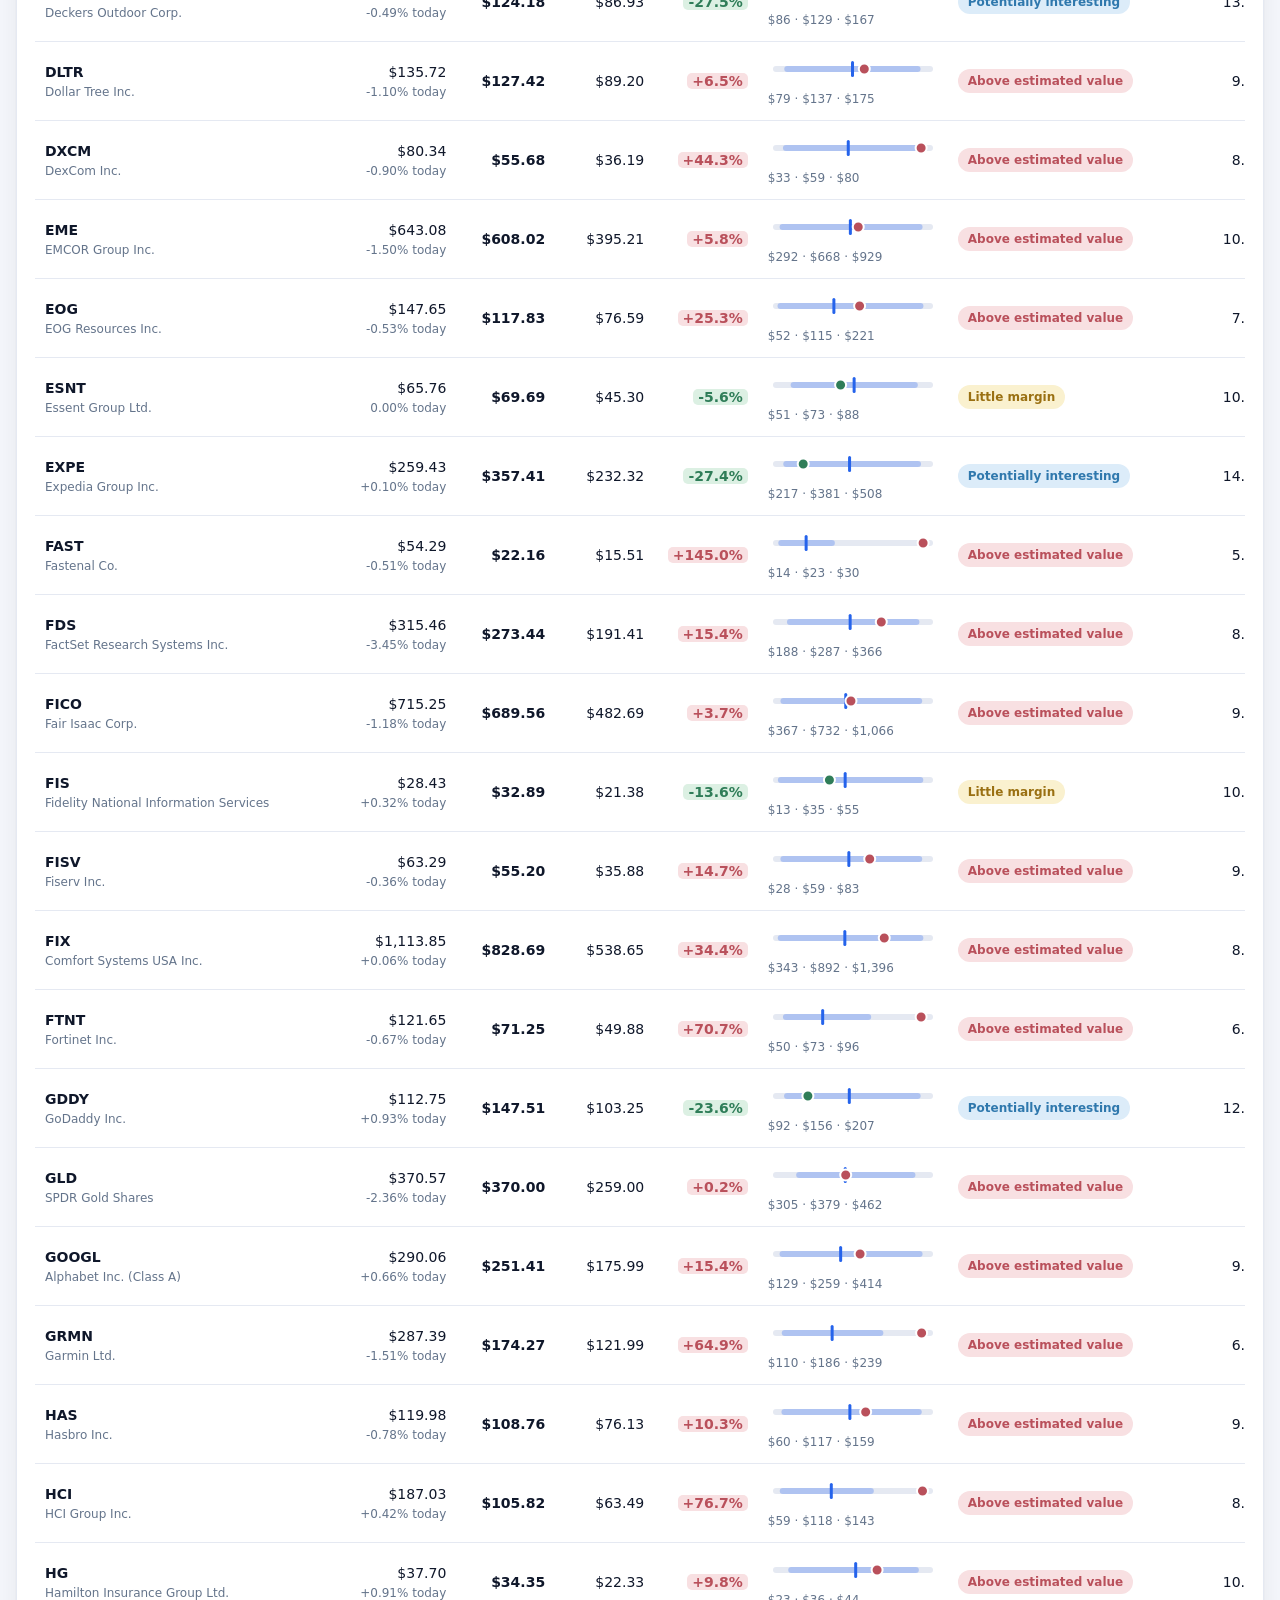
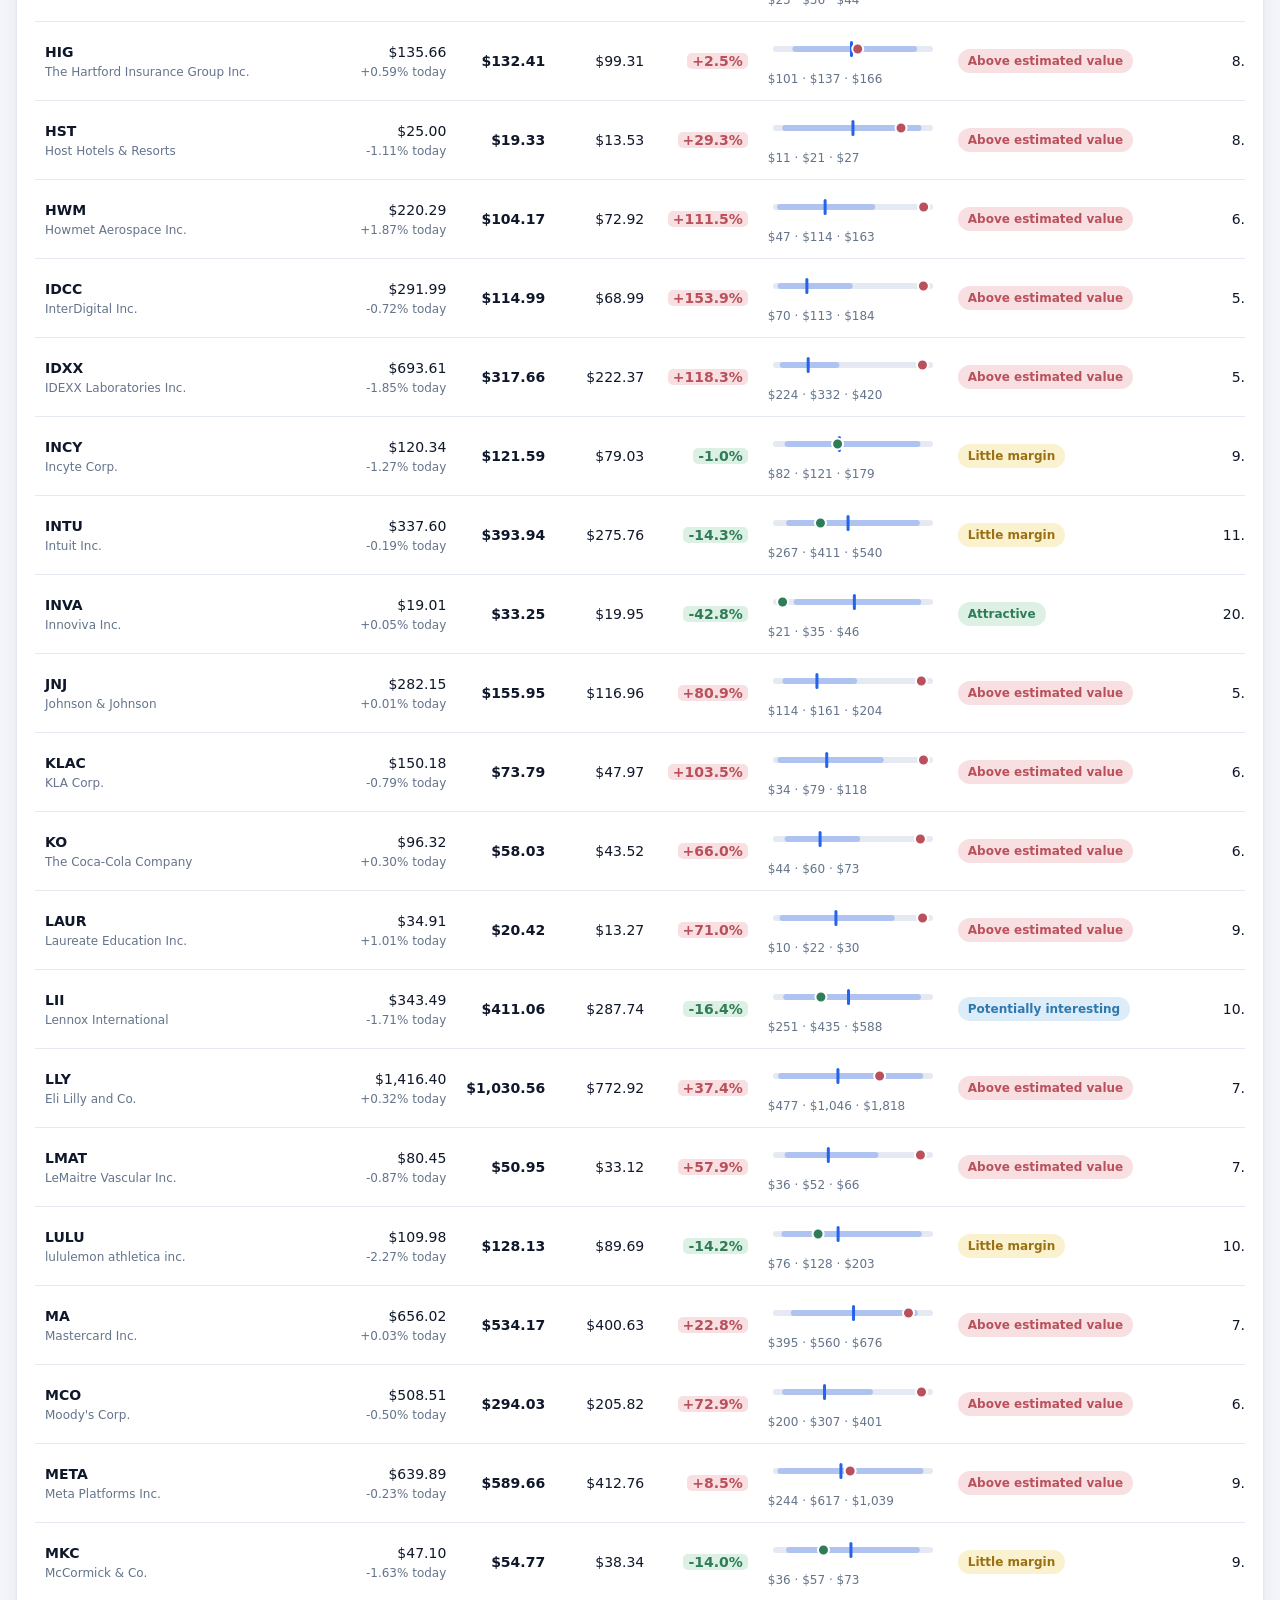
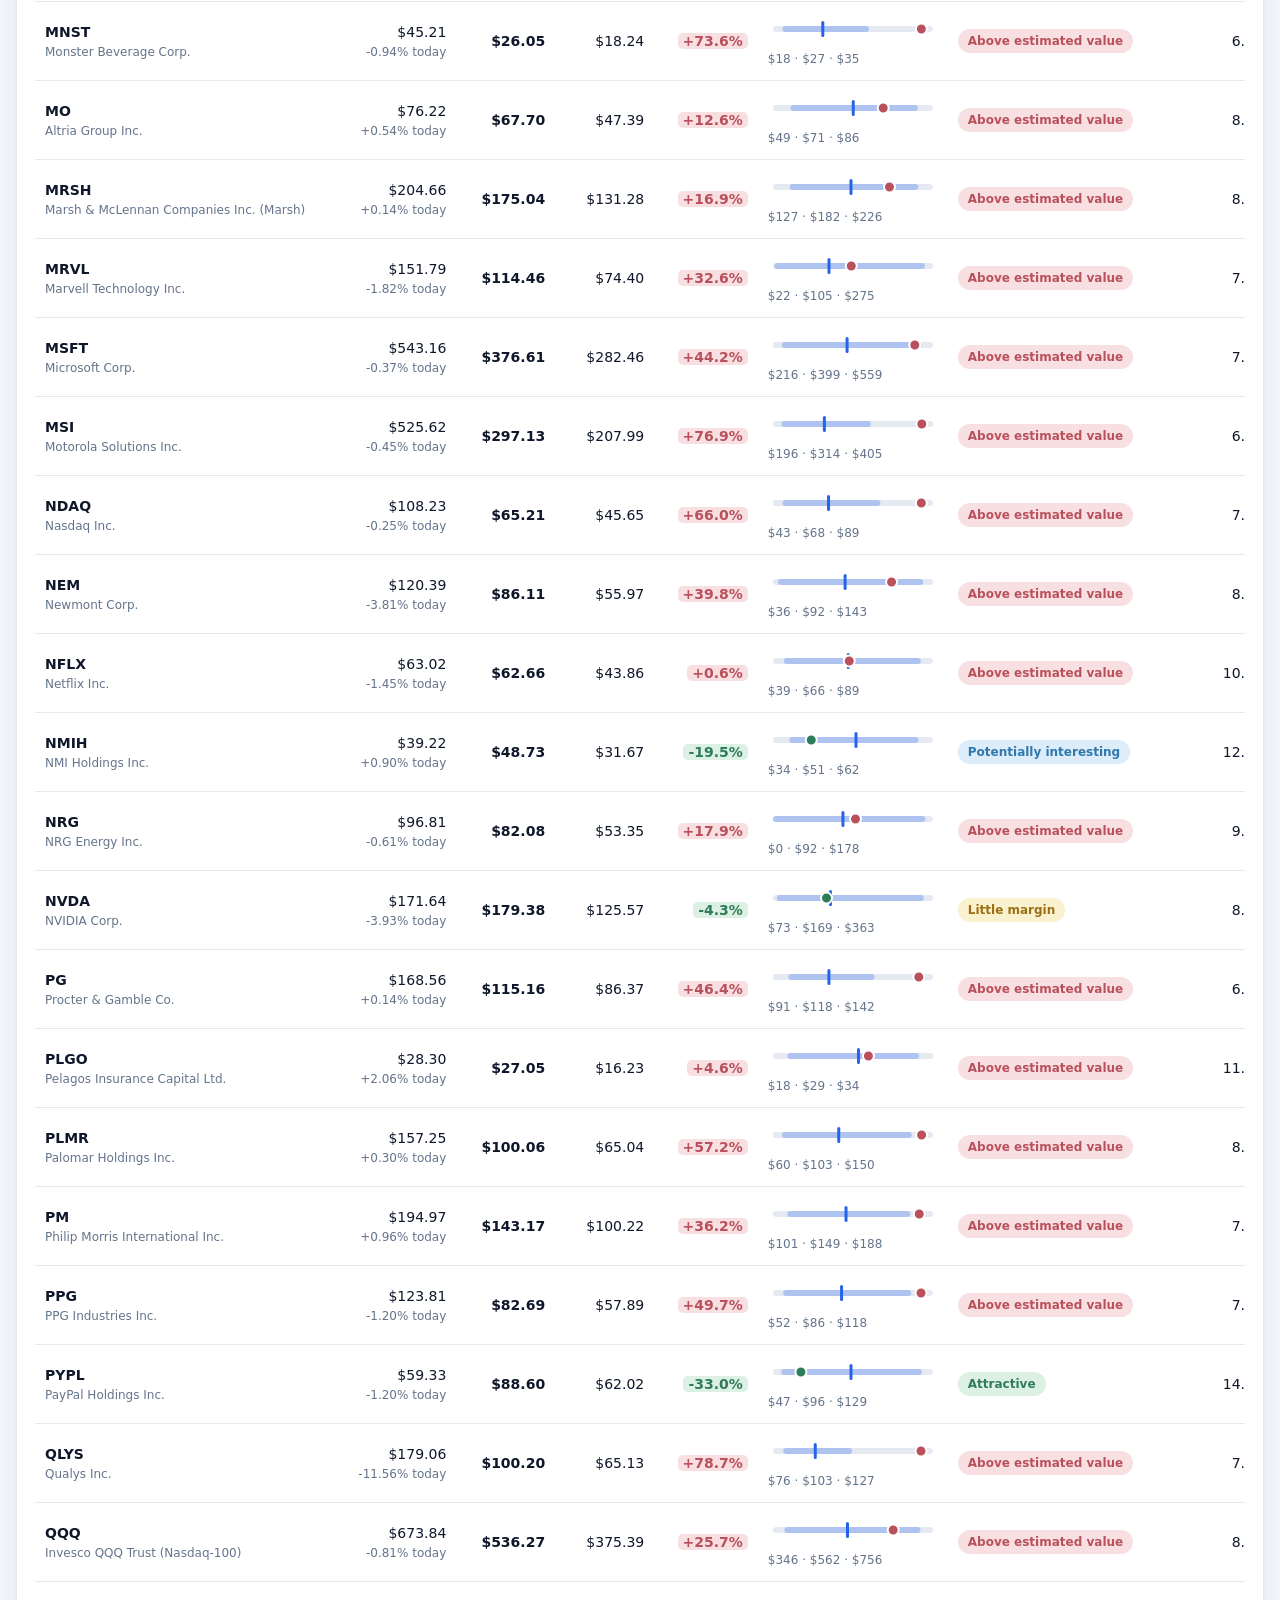
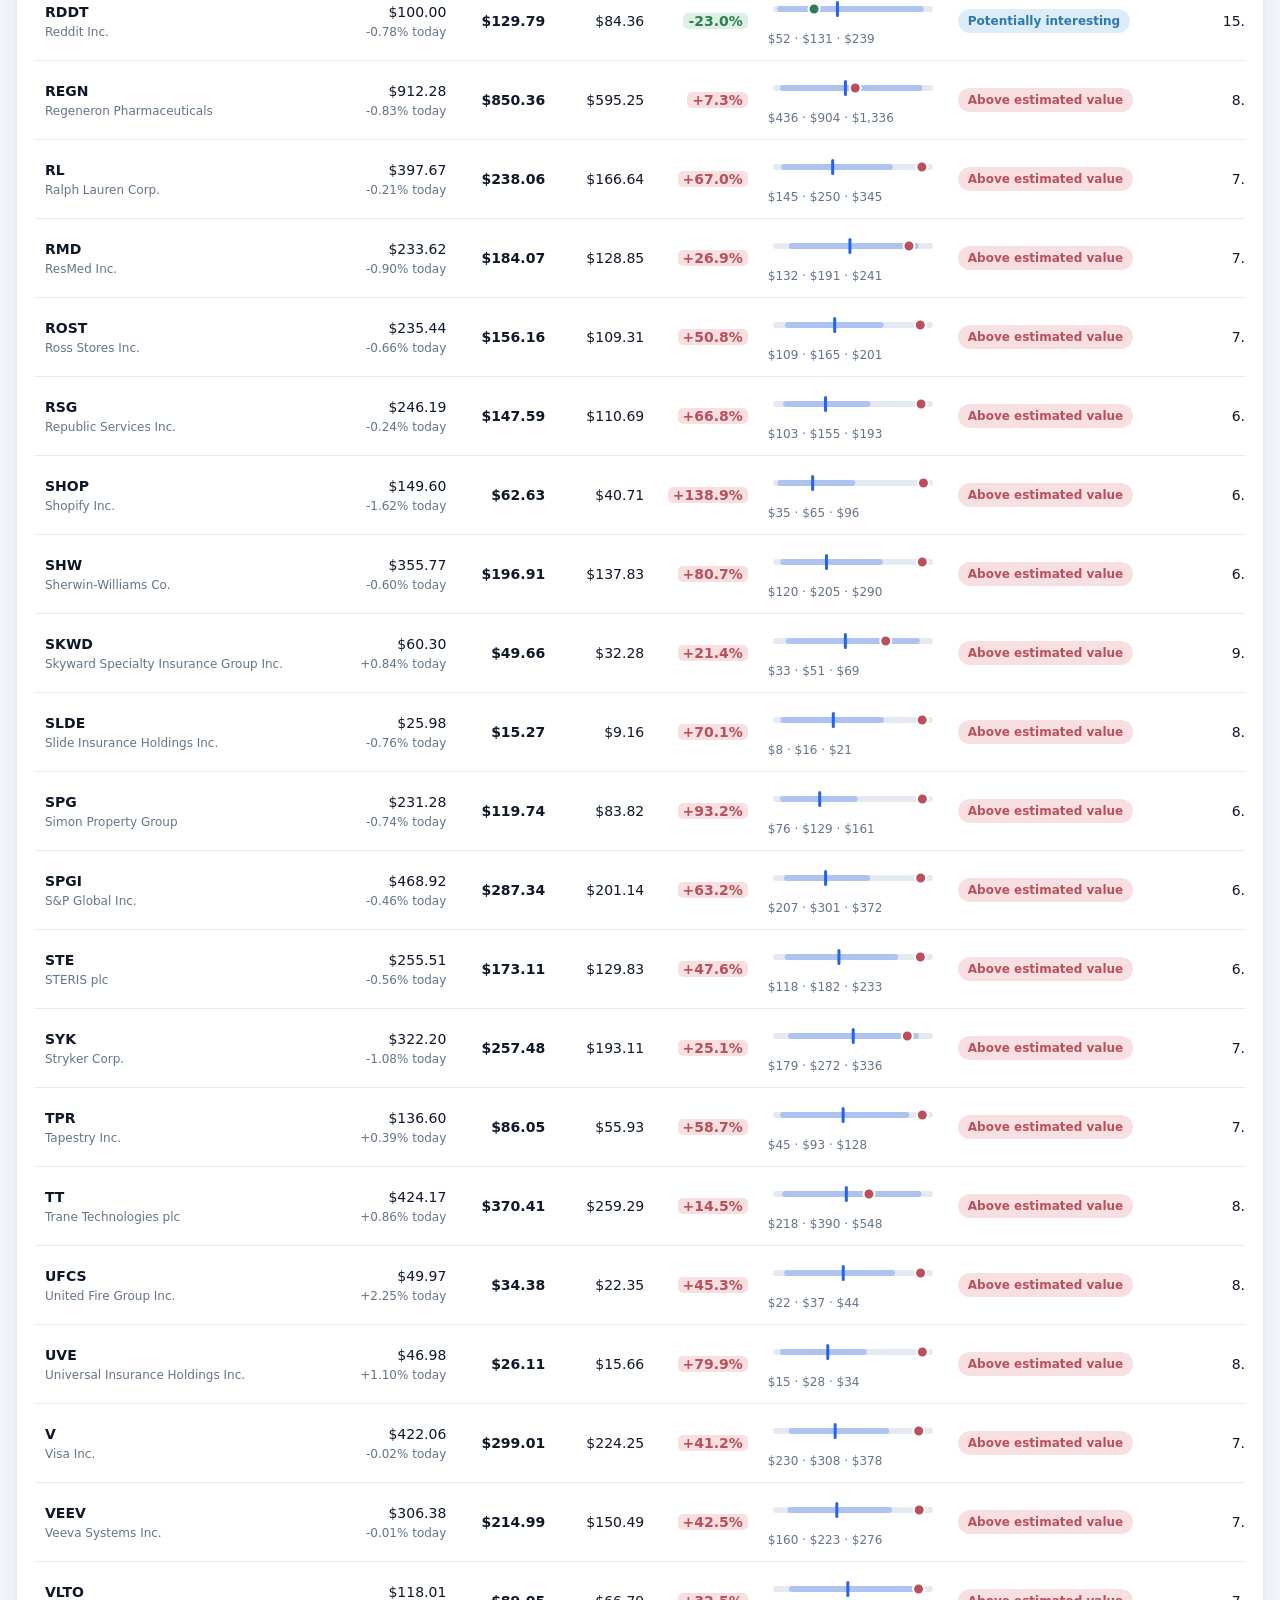
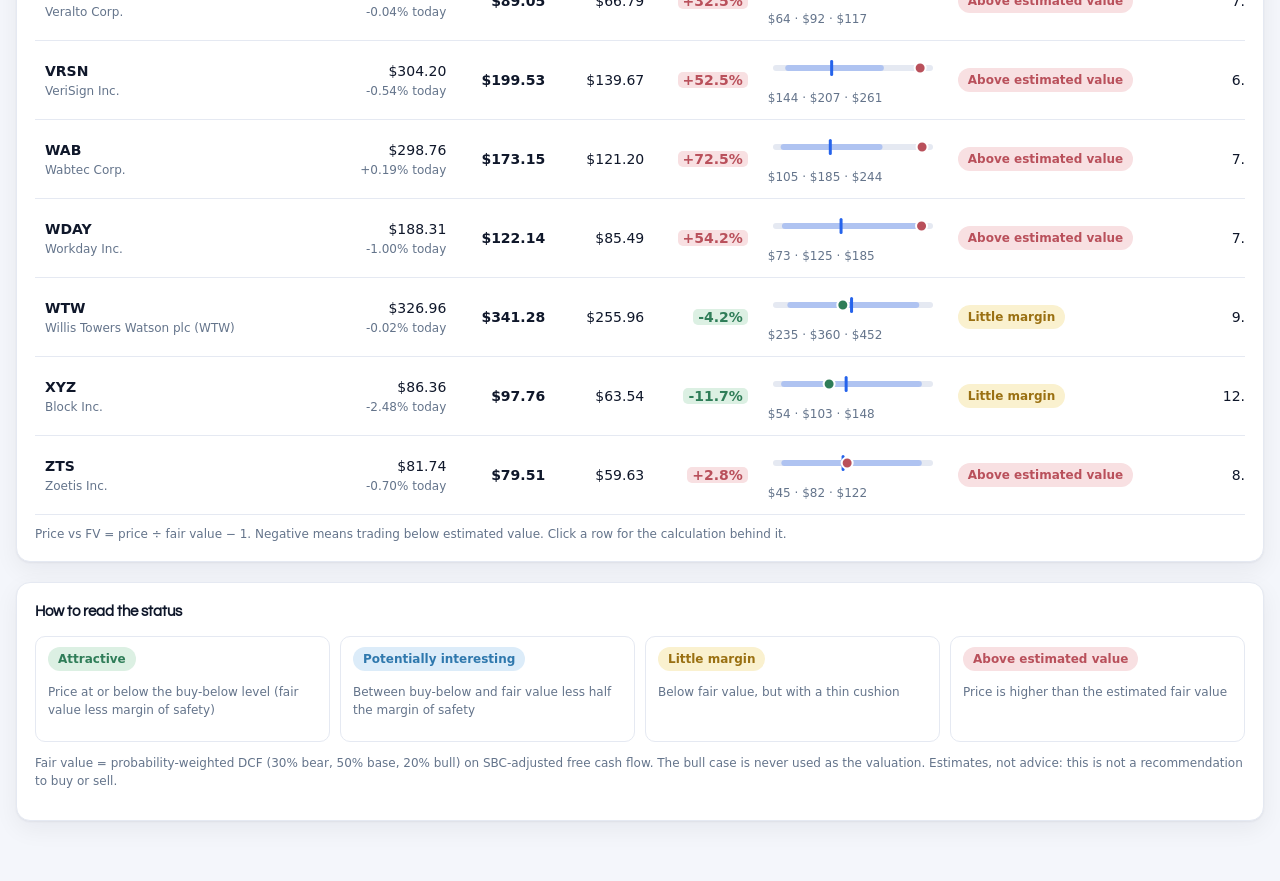
==== commit 9e9b8706: "Per-engine valuation pilot (AAPL, MSFT, GOOGL, AMZN) and Growth fails risk check Each reported segme" ====
--- a/index.html
+++ b/index.html
@@ -5,7 +5,7 @@
 <meta name="viewport" content="width=device-width,initial-scale=1">
 <title>Fair Value Dashboard</title>
 <link rel="preconnect" href="https://fonts.googleapis.com"><link rel="preconnect" href="https://fonts.gstatic.com" crossorigin><link rel="stylesheet" href="https://fonts.googleapis.com/css2?family=Questrial&display=swap">
-<link rel="stylesheet" href="assets/style.css?v=20261110s">
+<link rel="stylesheet" href="assets/style.css?v=20261110t">
 <link rel="icon" href="data:image/svg+xml,<svg xmlns='http://www.w3.org/2000/svg' viewBox='0 0 32 32'><rect width='32' height='32' rx='7' fill='%232563eb'/><path d='M6 22l6-7 5 4 9-11' stroke='white' stroke-width='3' fill='none' stroke-linecap='round' stroke-linejoin='round'/></svg>">
 </head>
 <body>
@@ -41,6 +41,6 @@
 </main>
 <aside id="drawer" class="drawer" aria-hidden="true"><div class="dr-in" id="dr"></div></aside>
 <div id="scrim" class="scrim"></div>
-<script src="assets/app.js?v=20261110s"></script>
+<script src="assets/app.js?v=20261110t"></script>
 </body>
 </html>
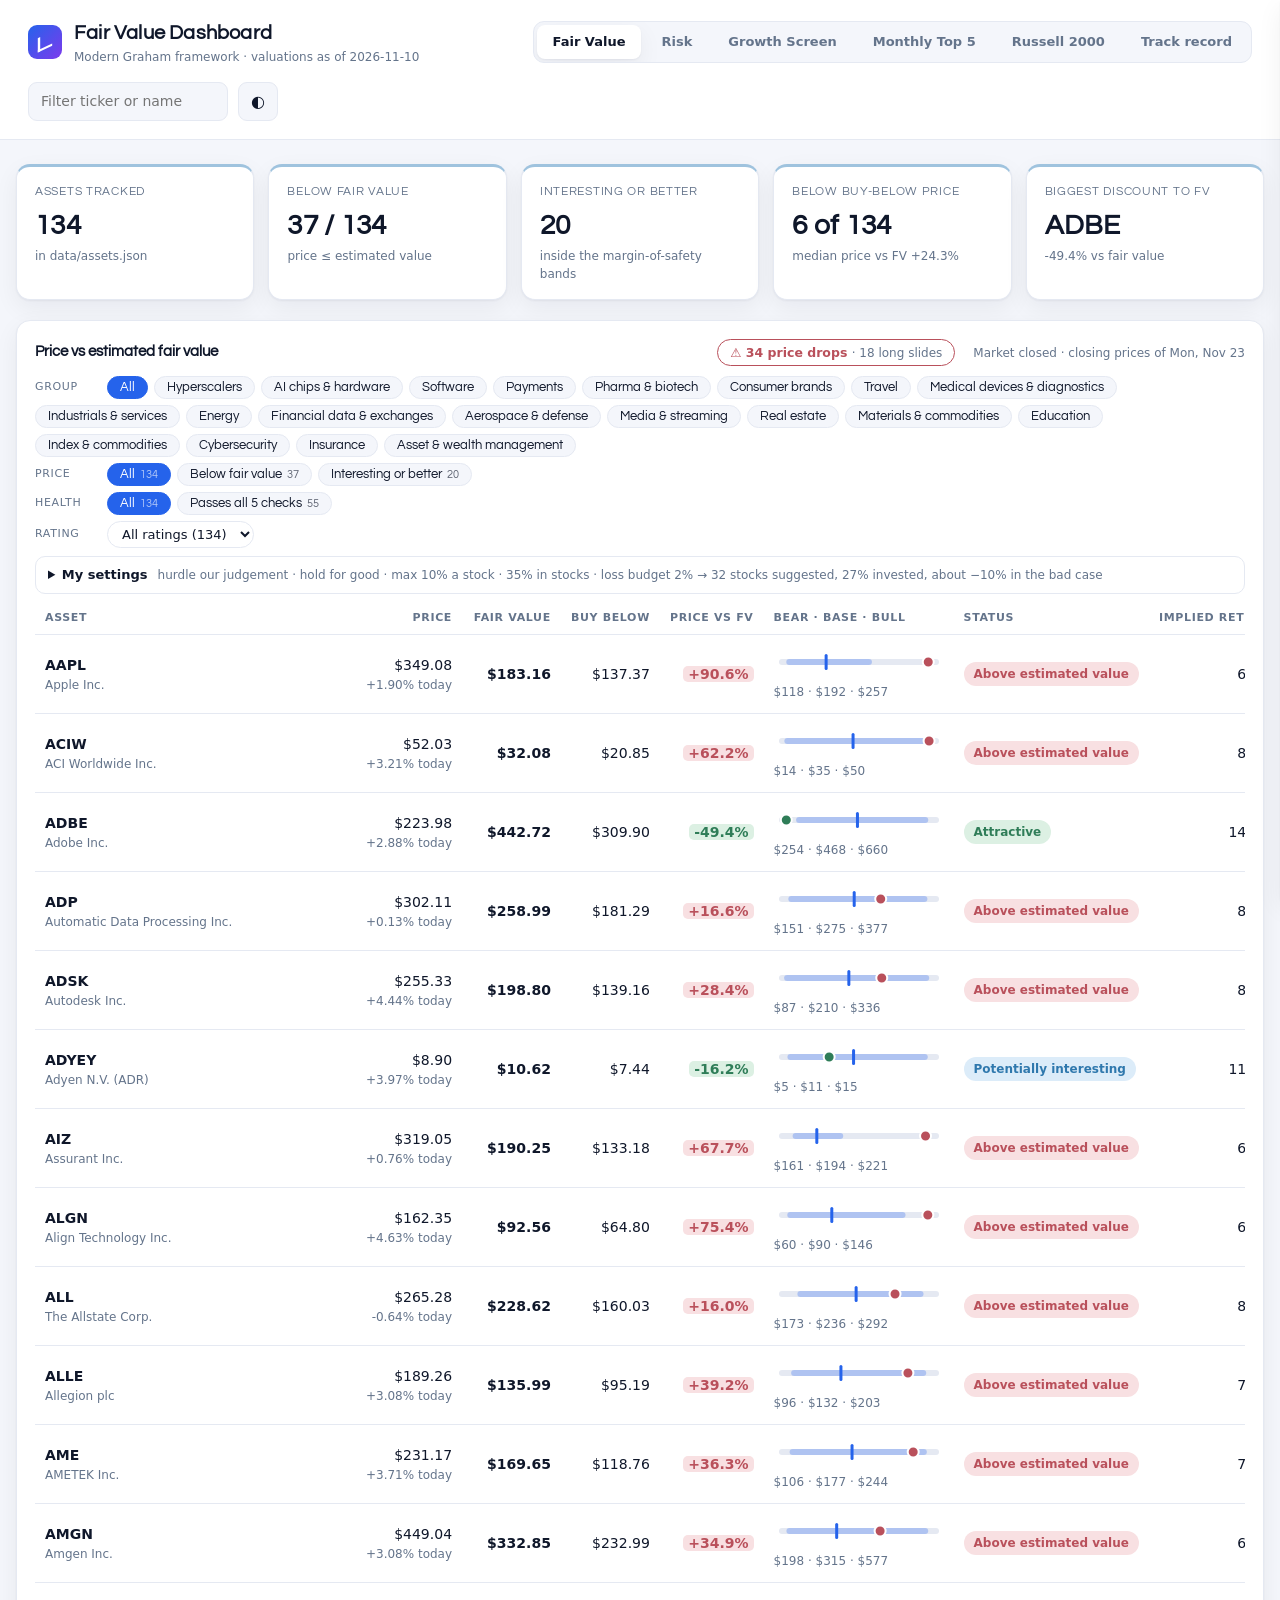
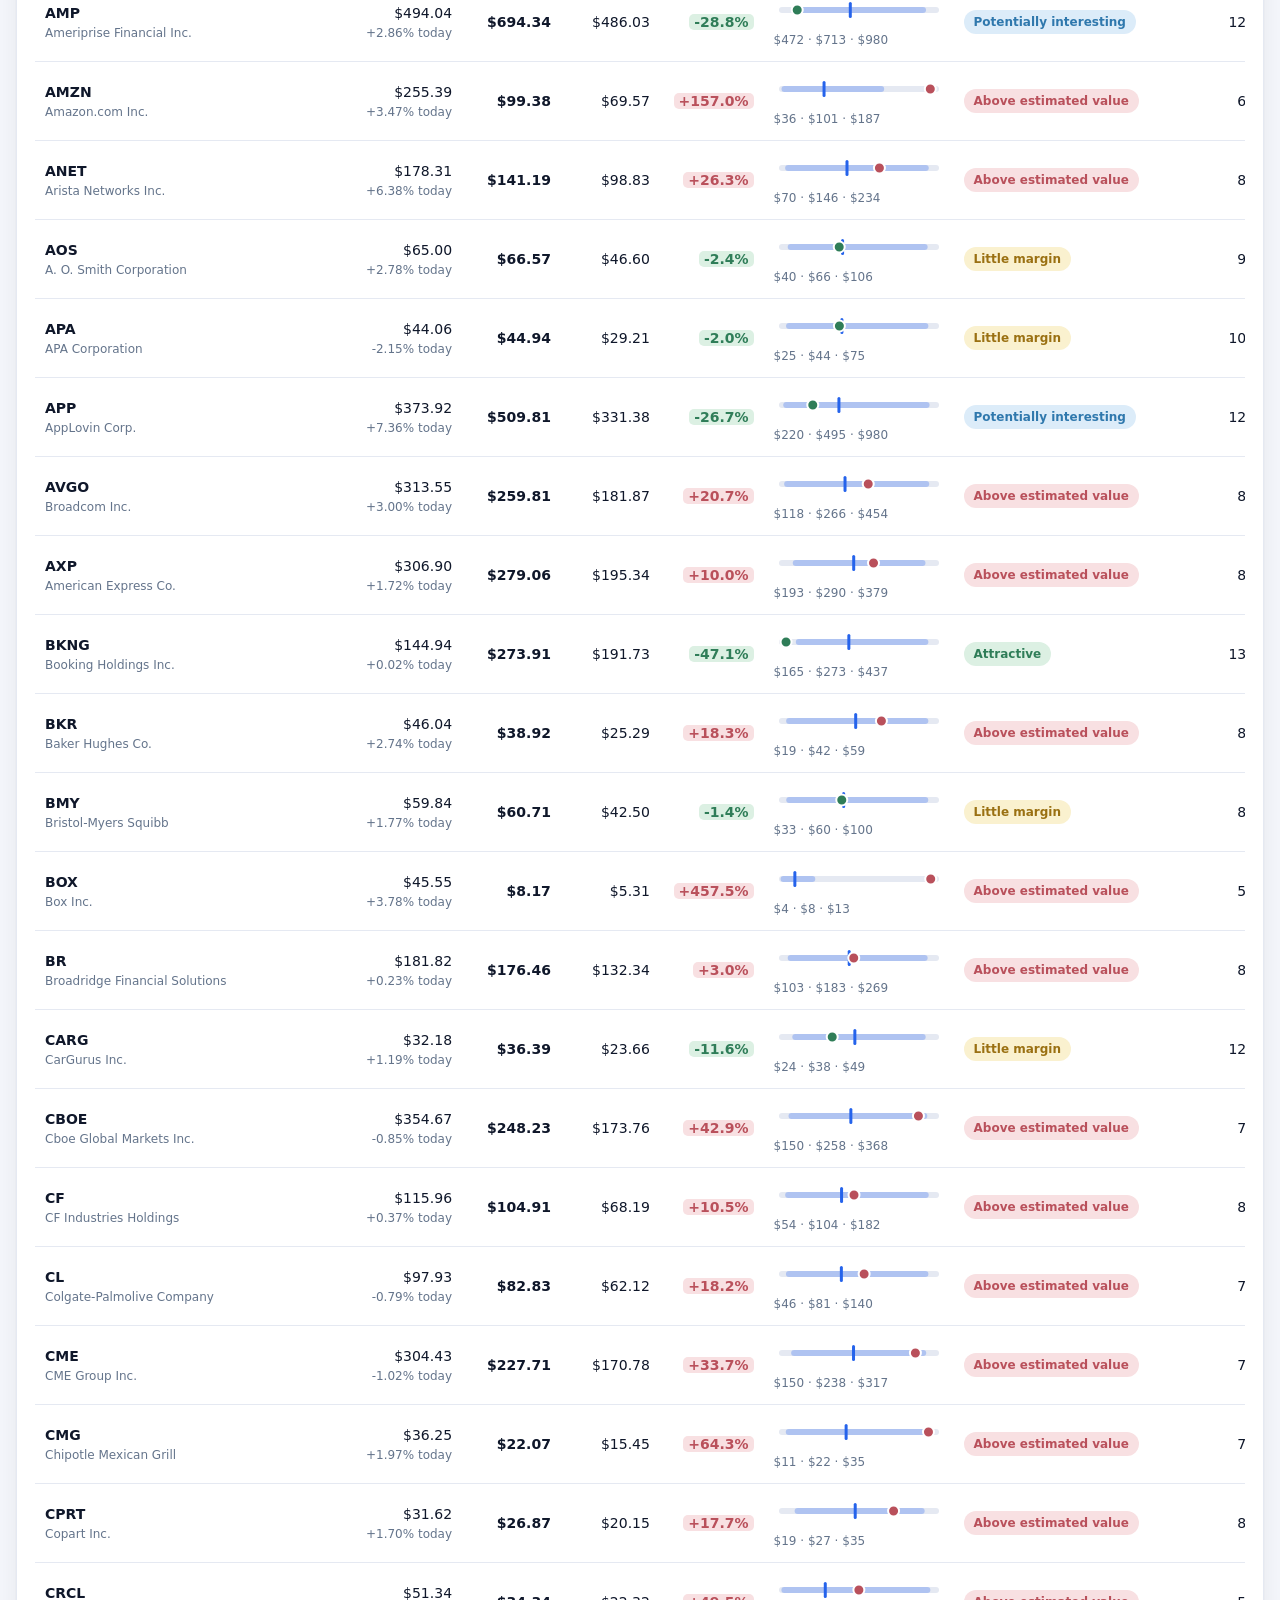
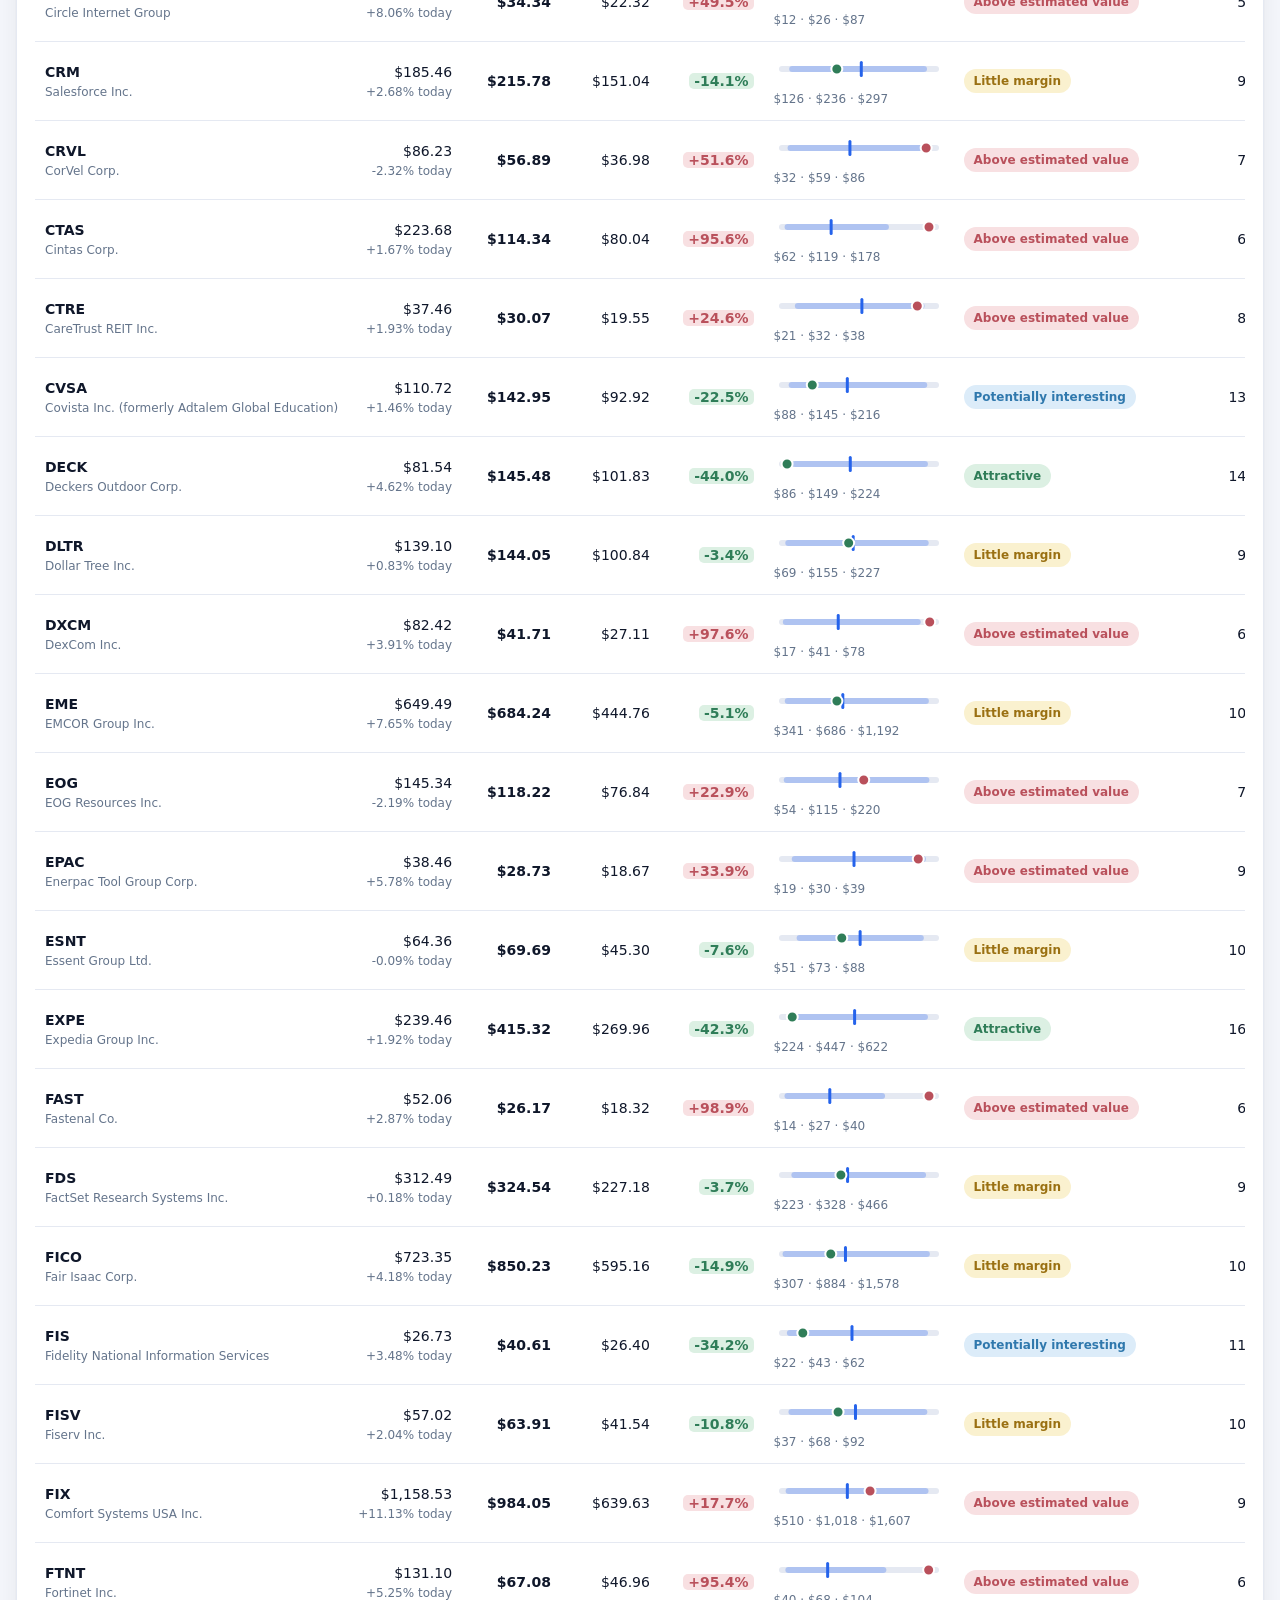
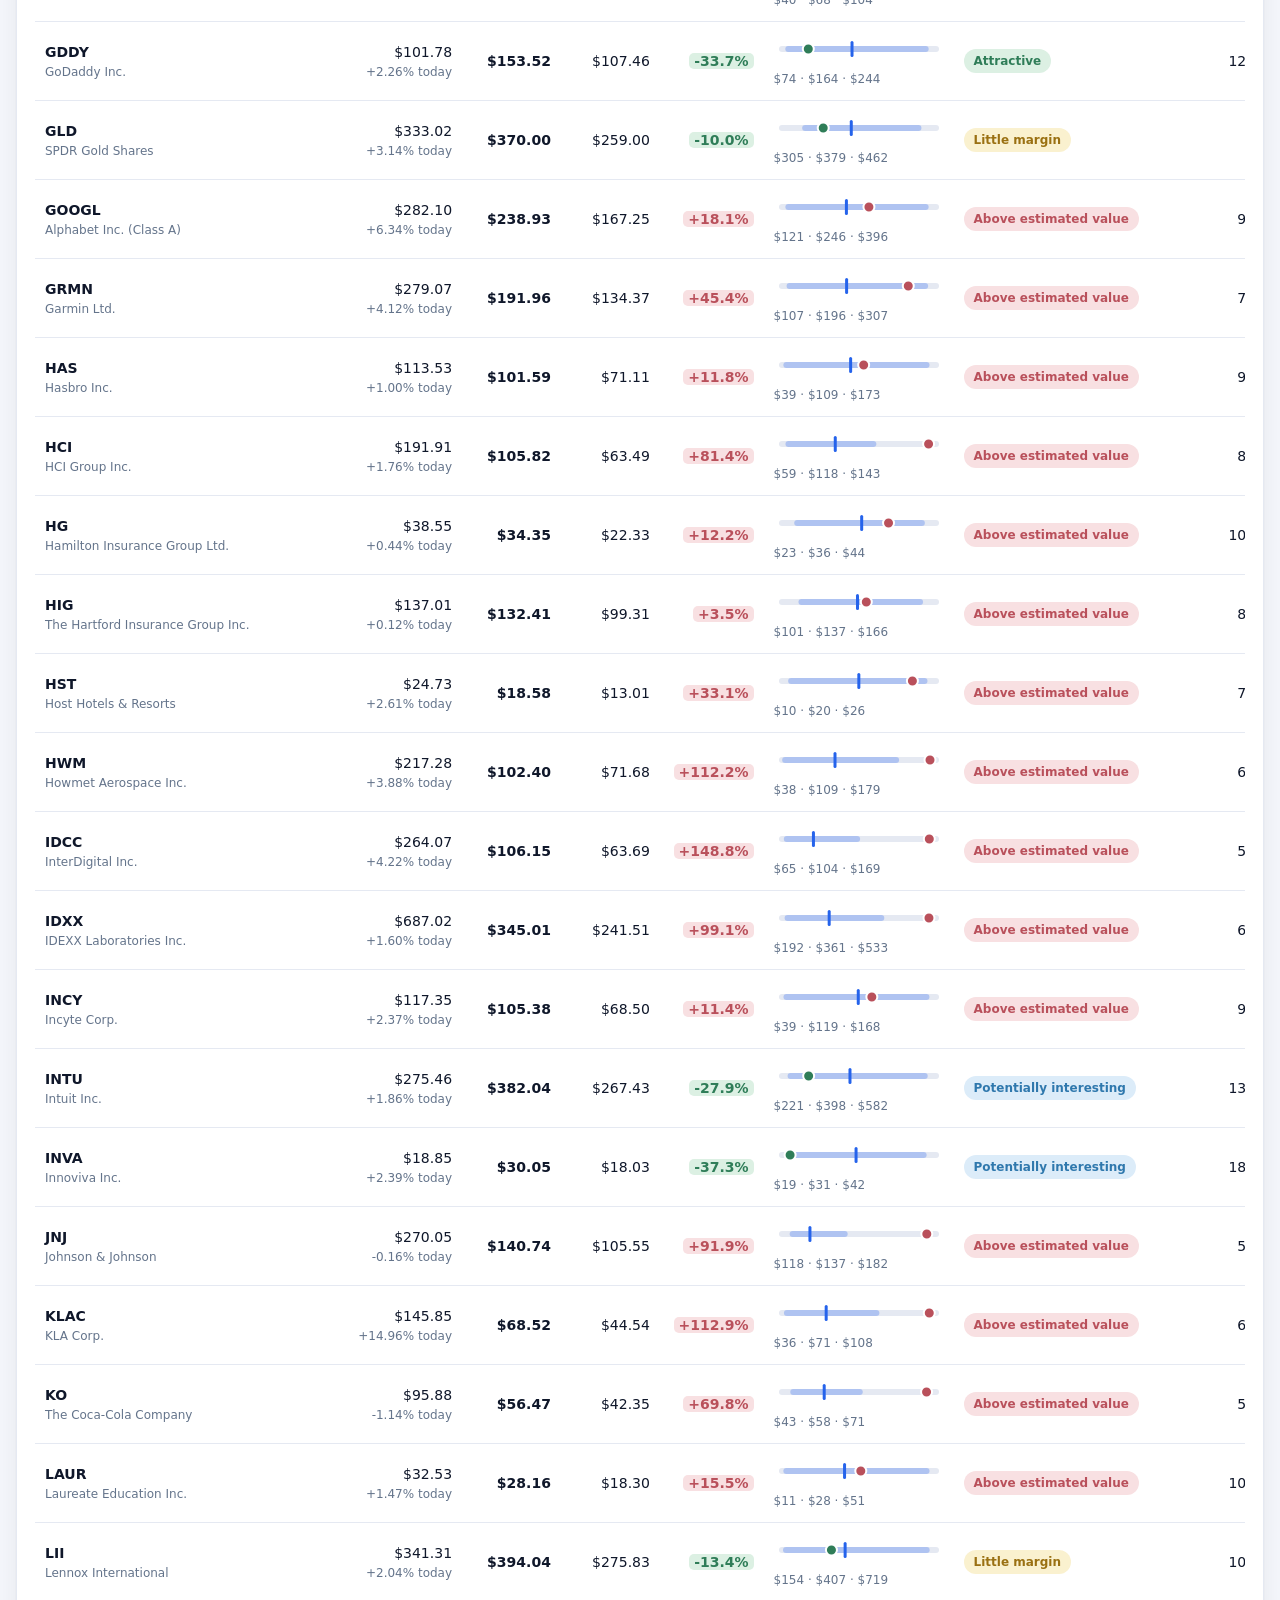
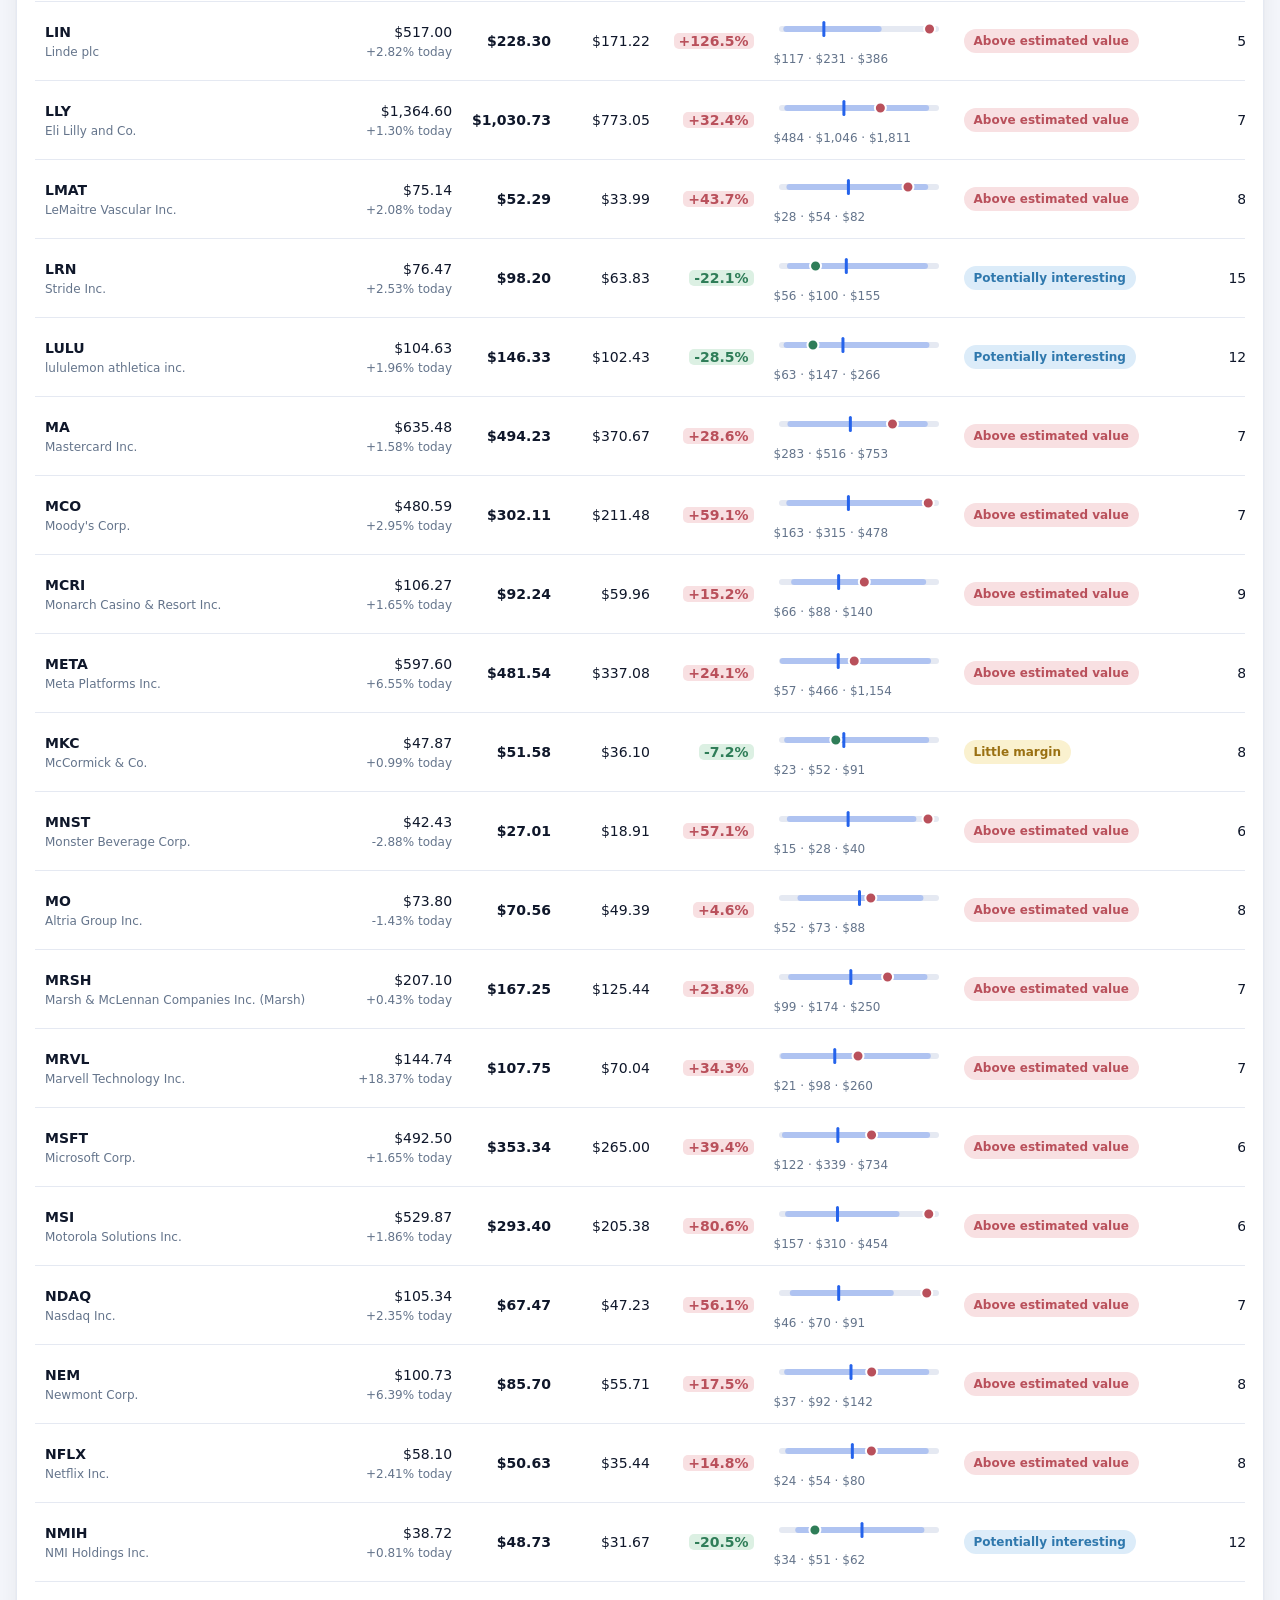
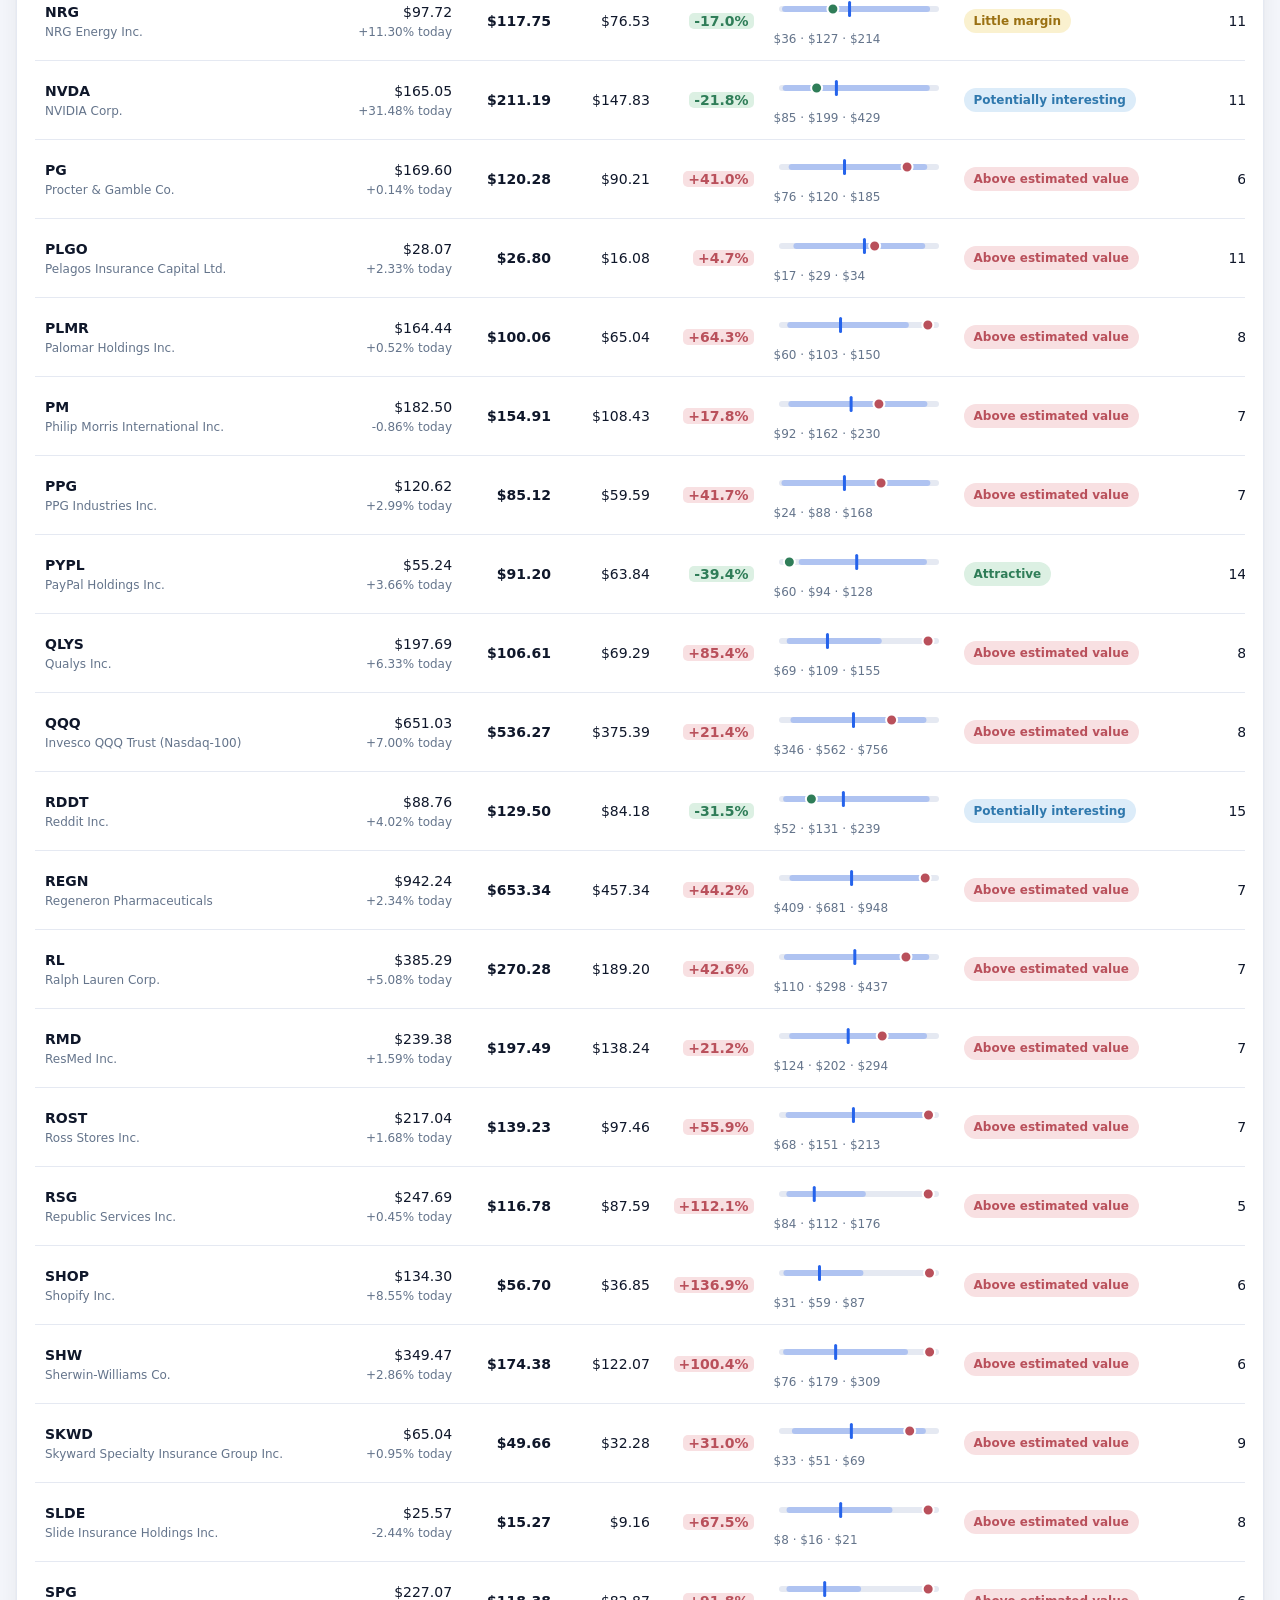
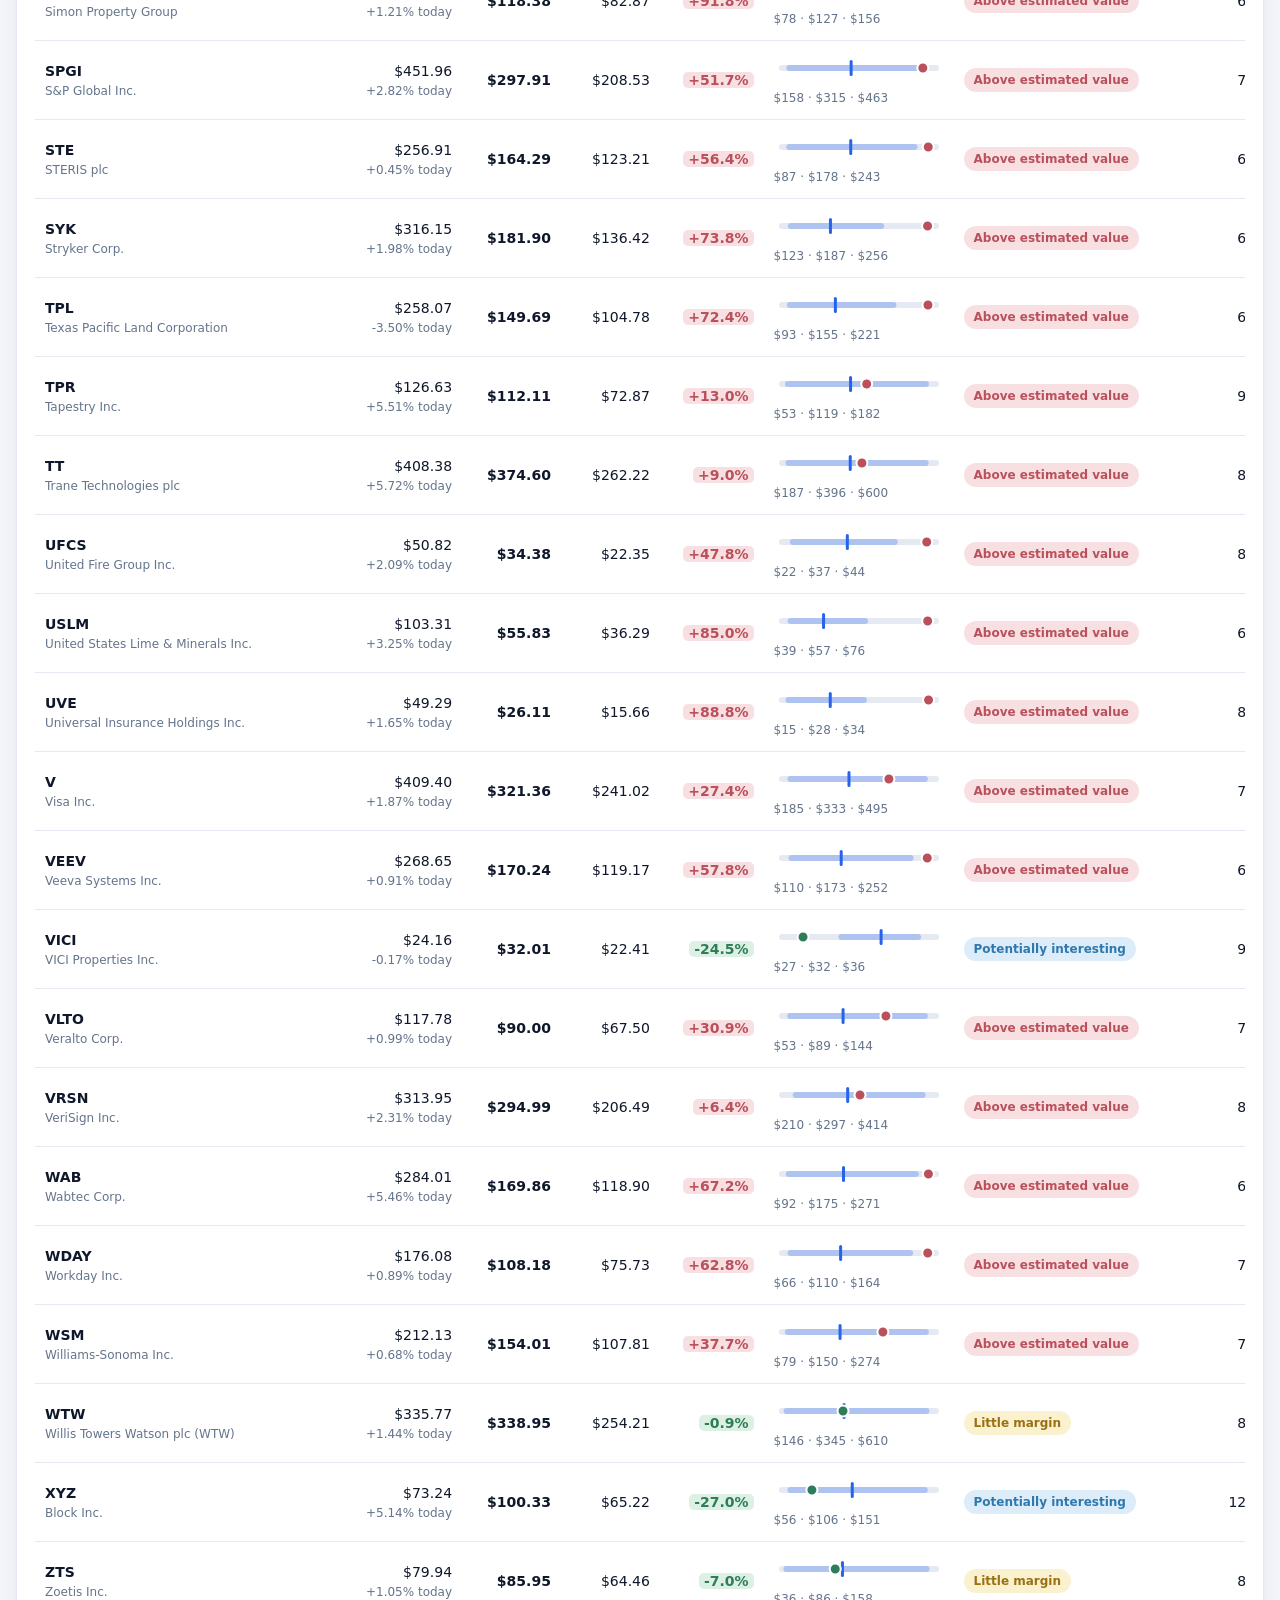
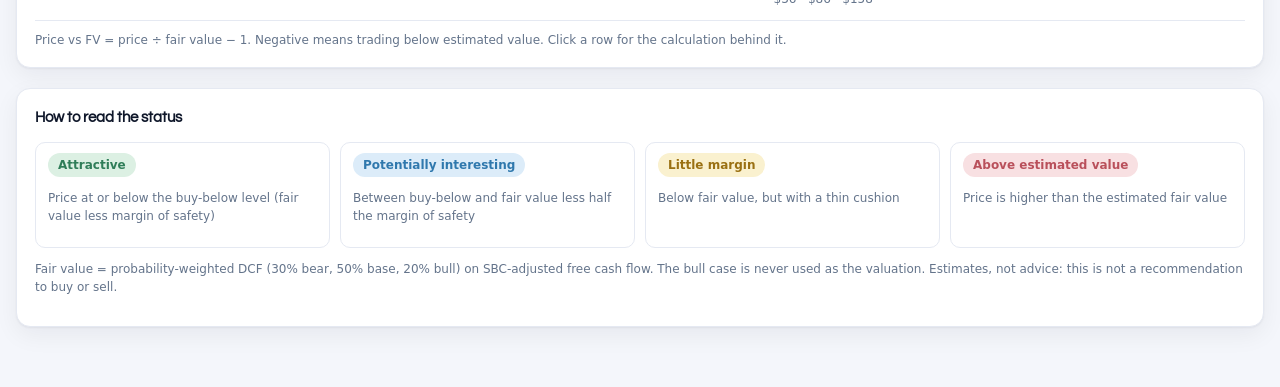
==== commit a1eeed97: "Fair Value window: show how much value depends on distant cash; return on new investment for AXP and" ====
--- a/index.html
+++ b/index.html
@@ -41,6 +41,6 @@
 </main>
 <aside id="drawer" class="drawer" aria-hidden="true"><div class="dr-in" id="dr"></div></aside>
 <div id="scrim" class="scrim"></div>
-<script src="assets/app.js?v=20261110t"></script>
+<script src="assets/app.js?v=20261124a"></script>
 </body>
 </html>
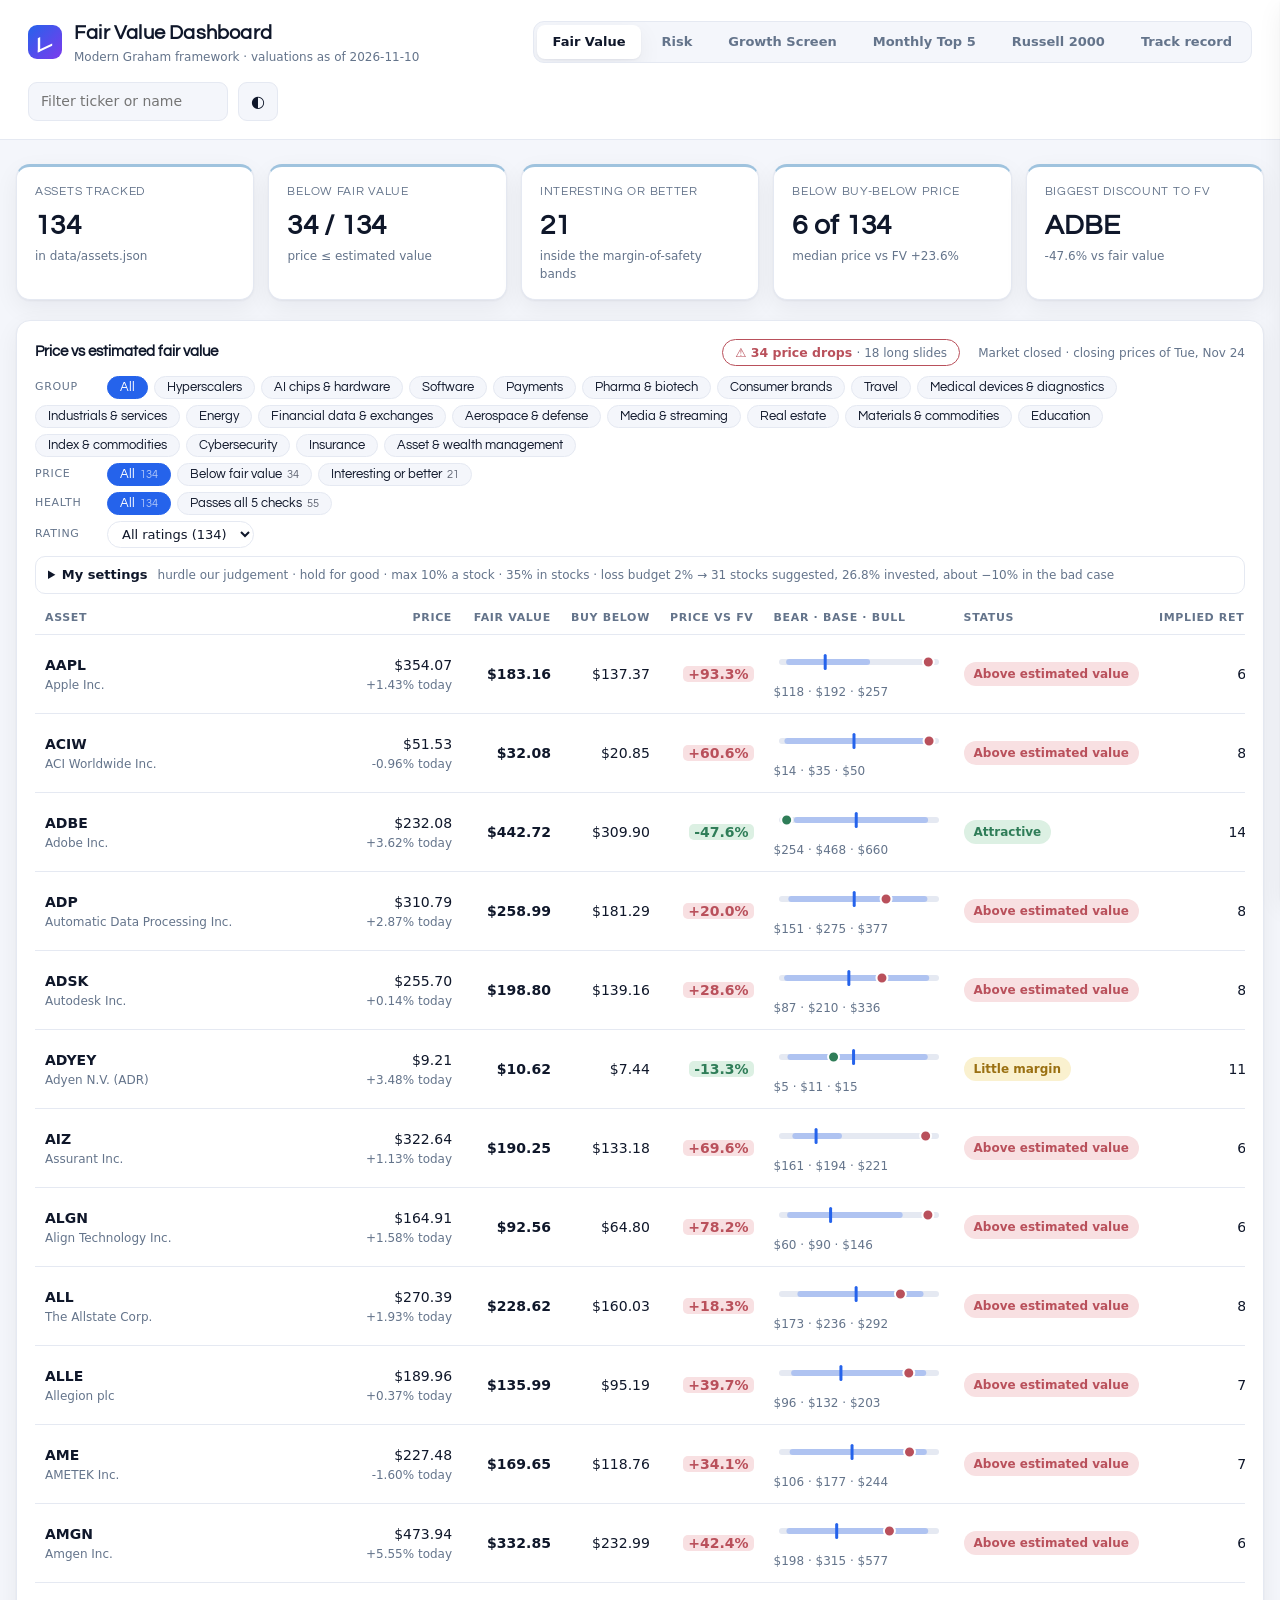
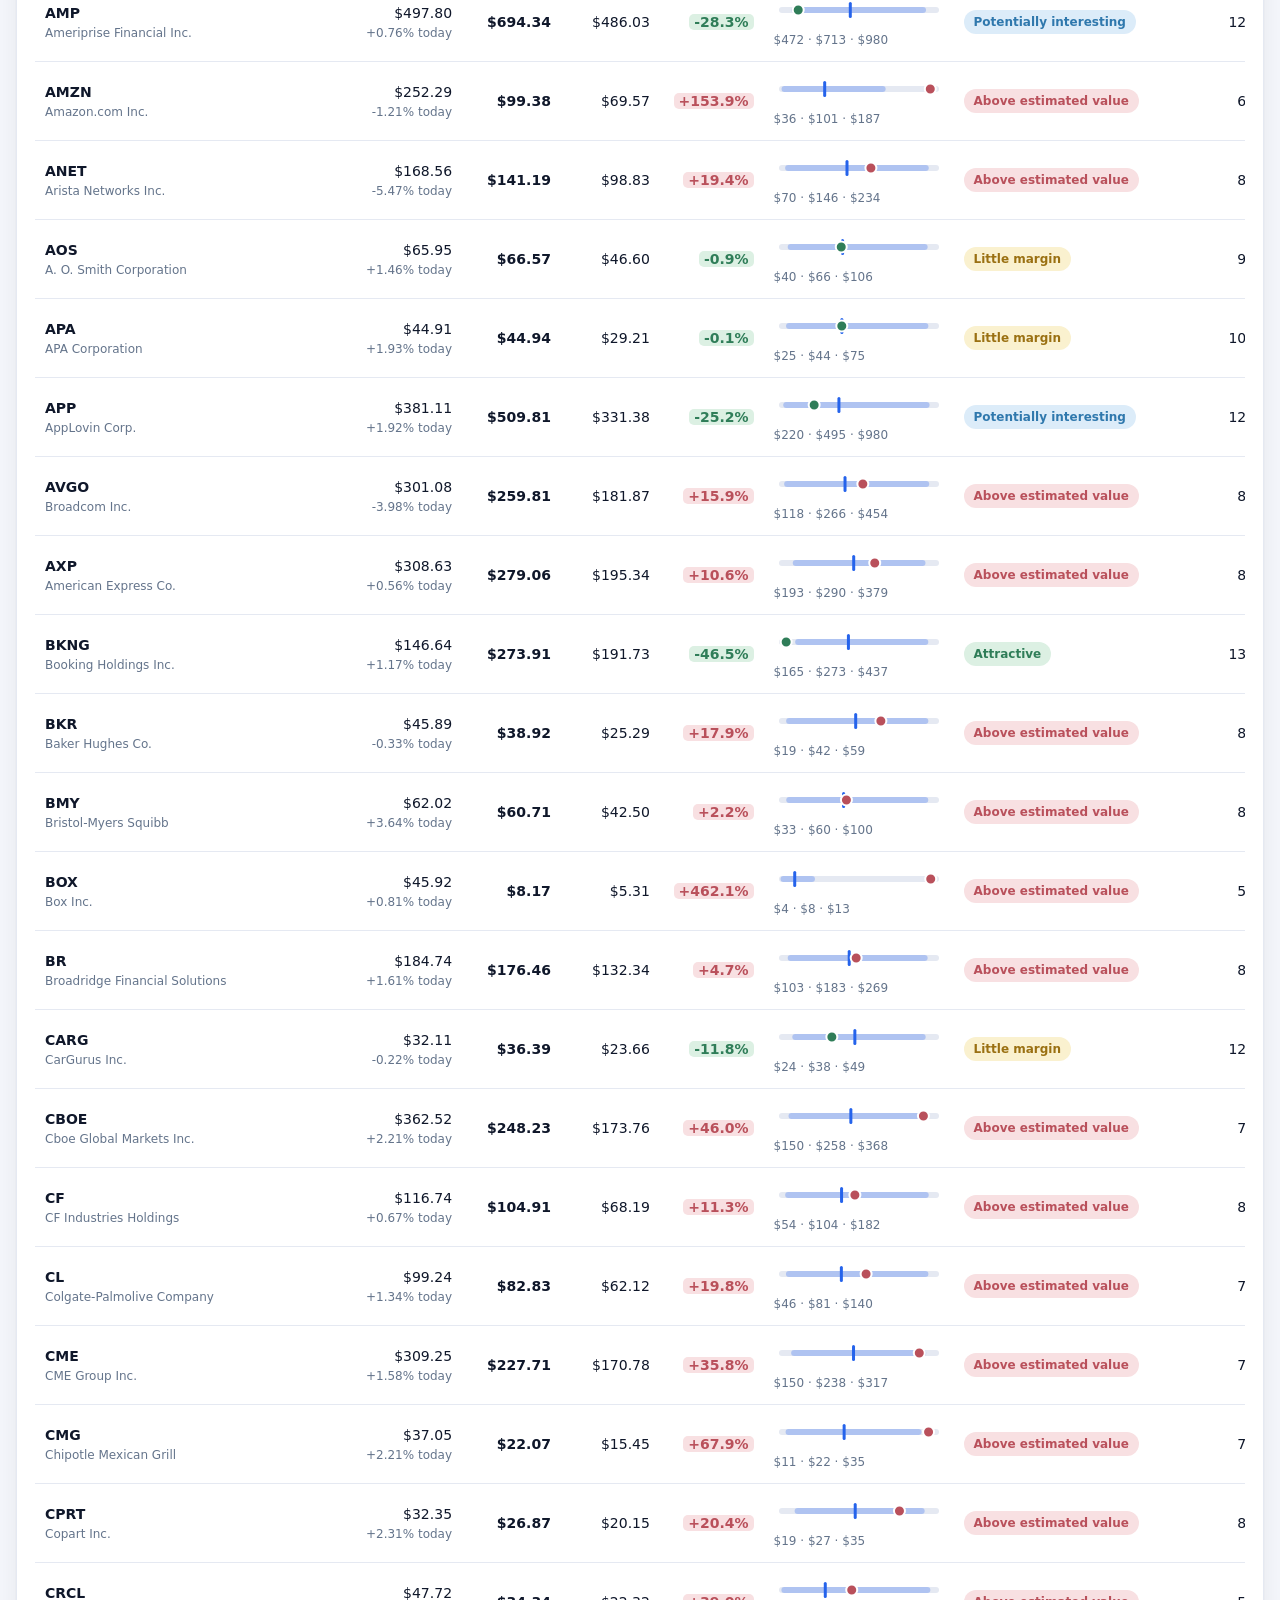
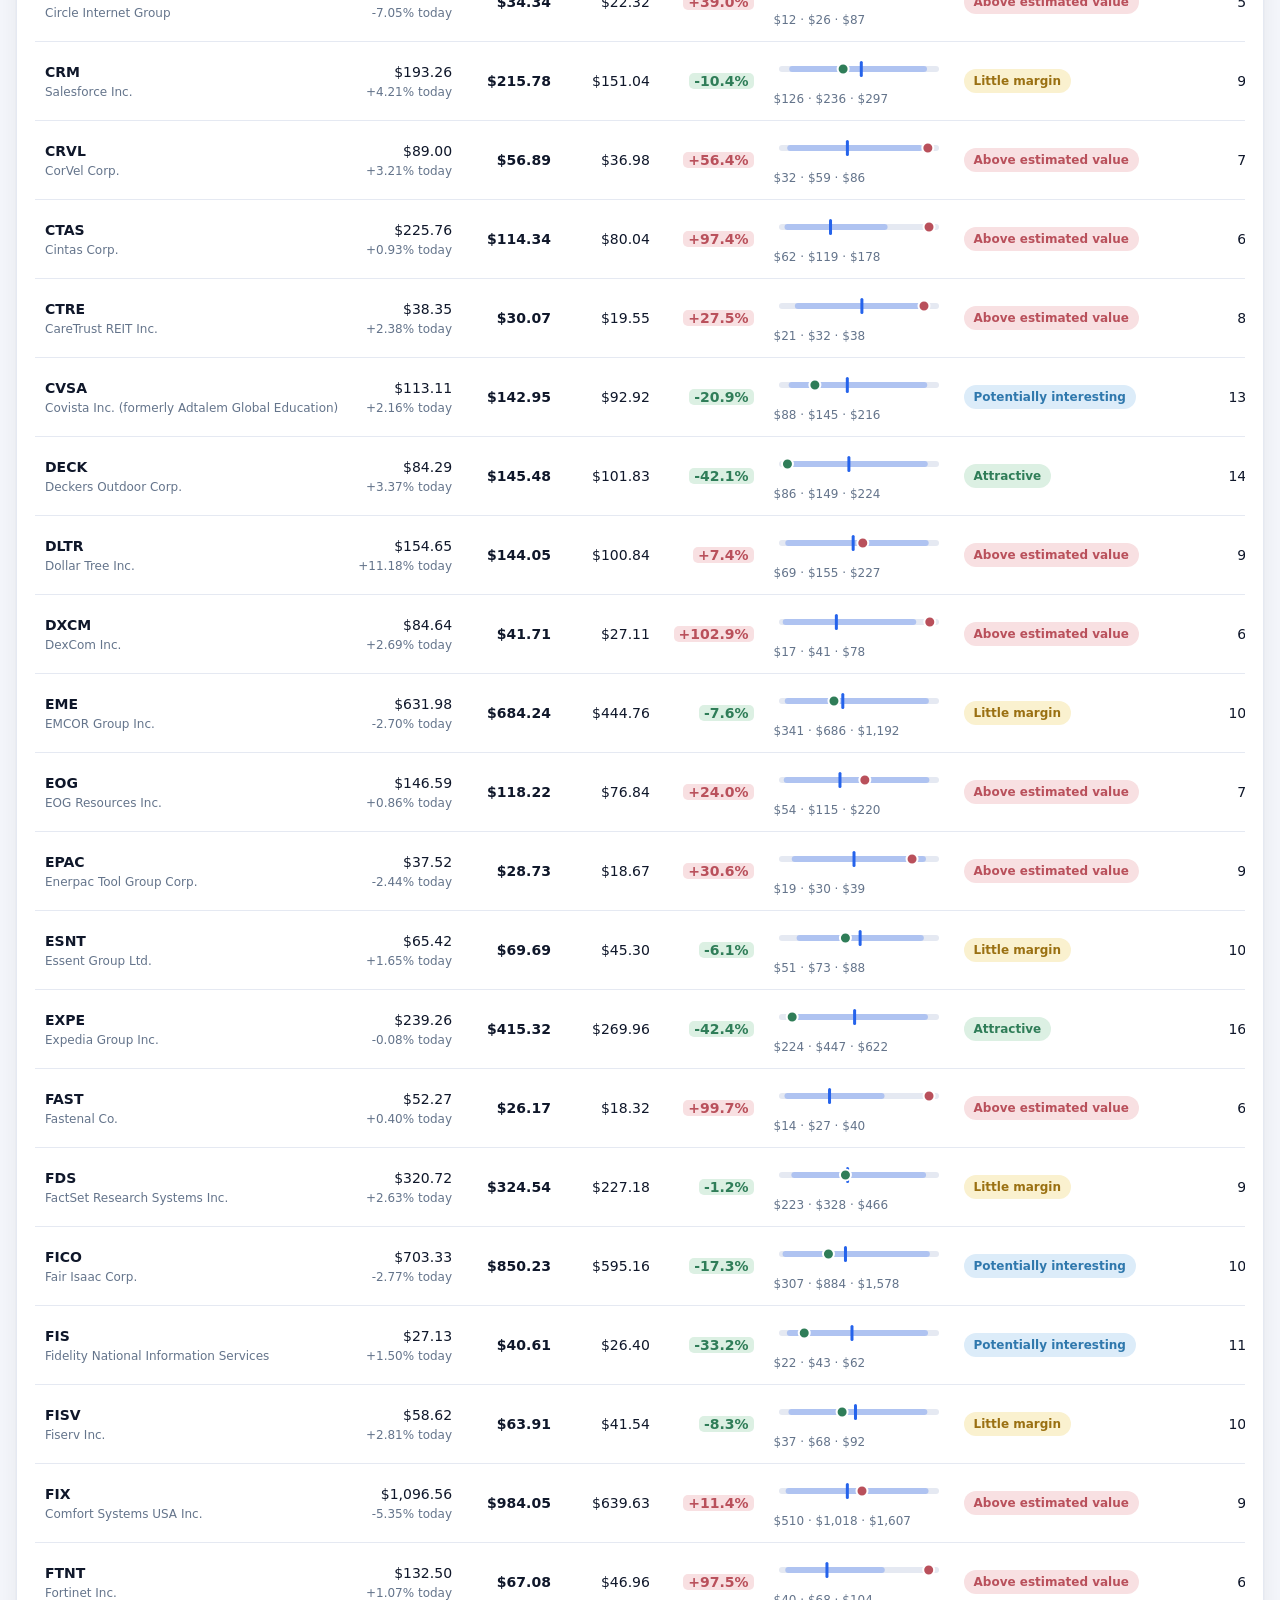
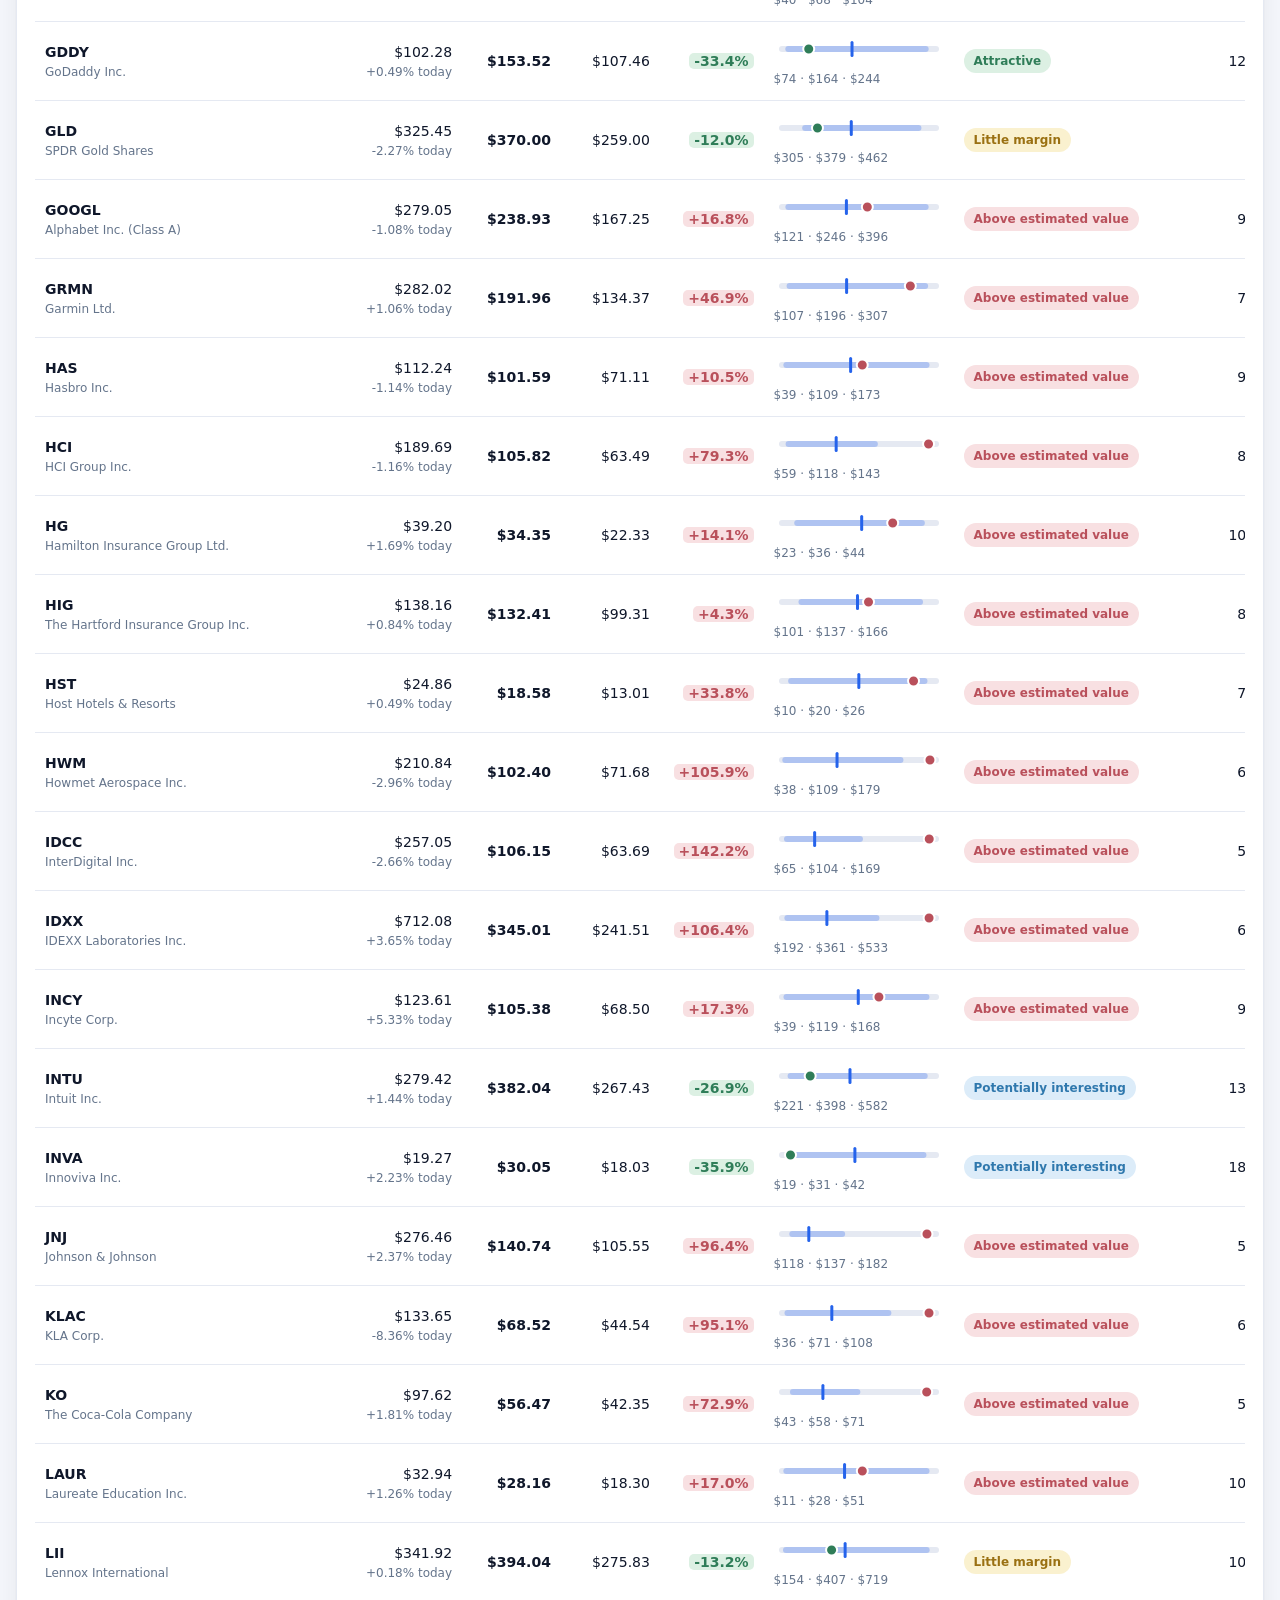
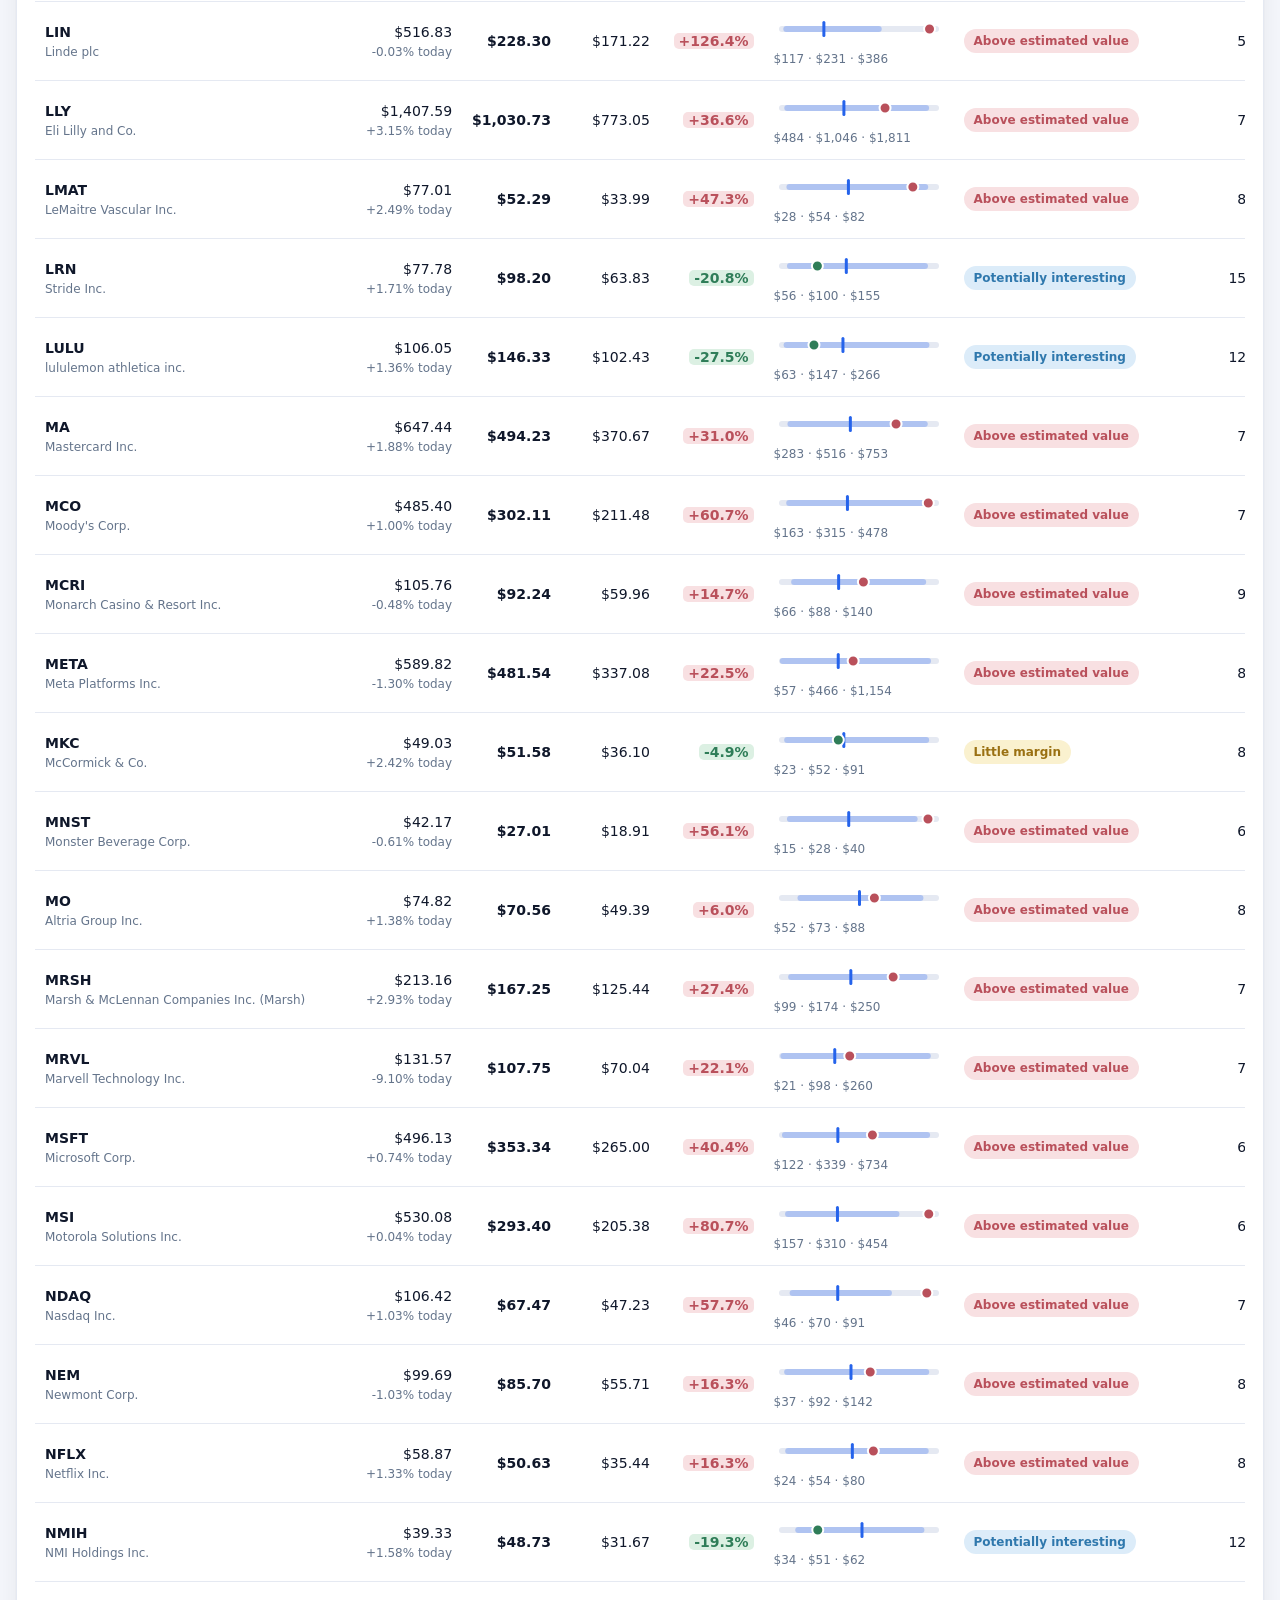
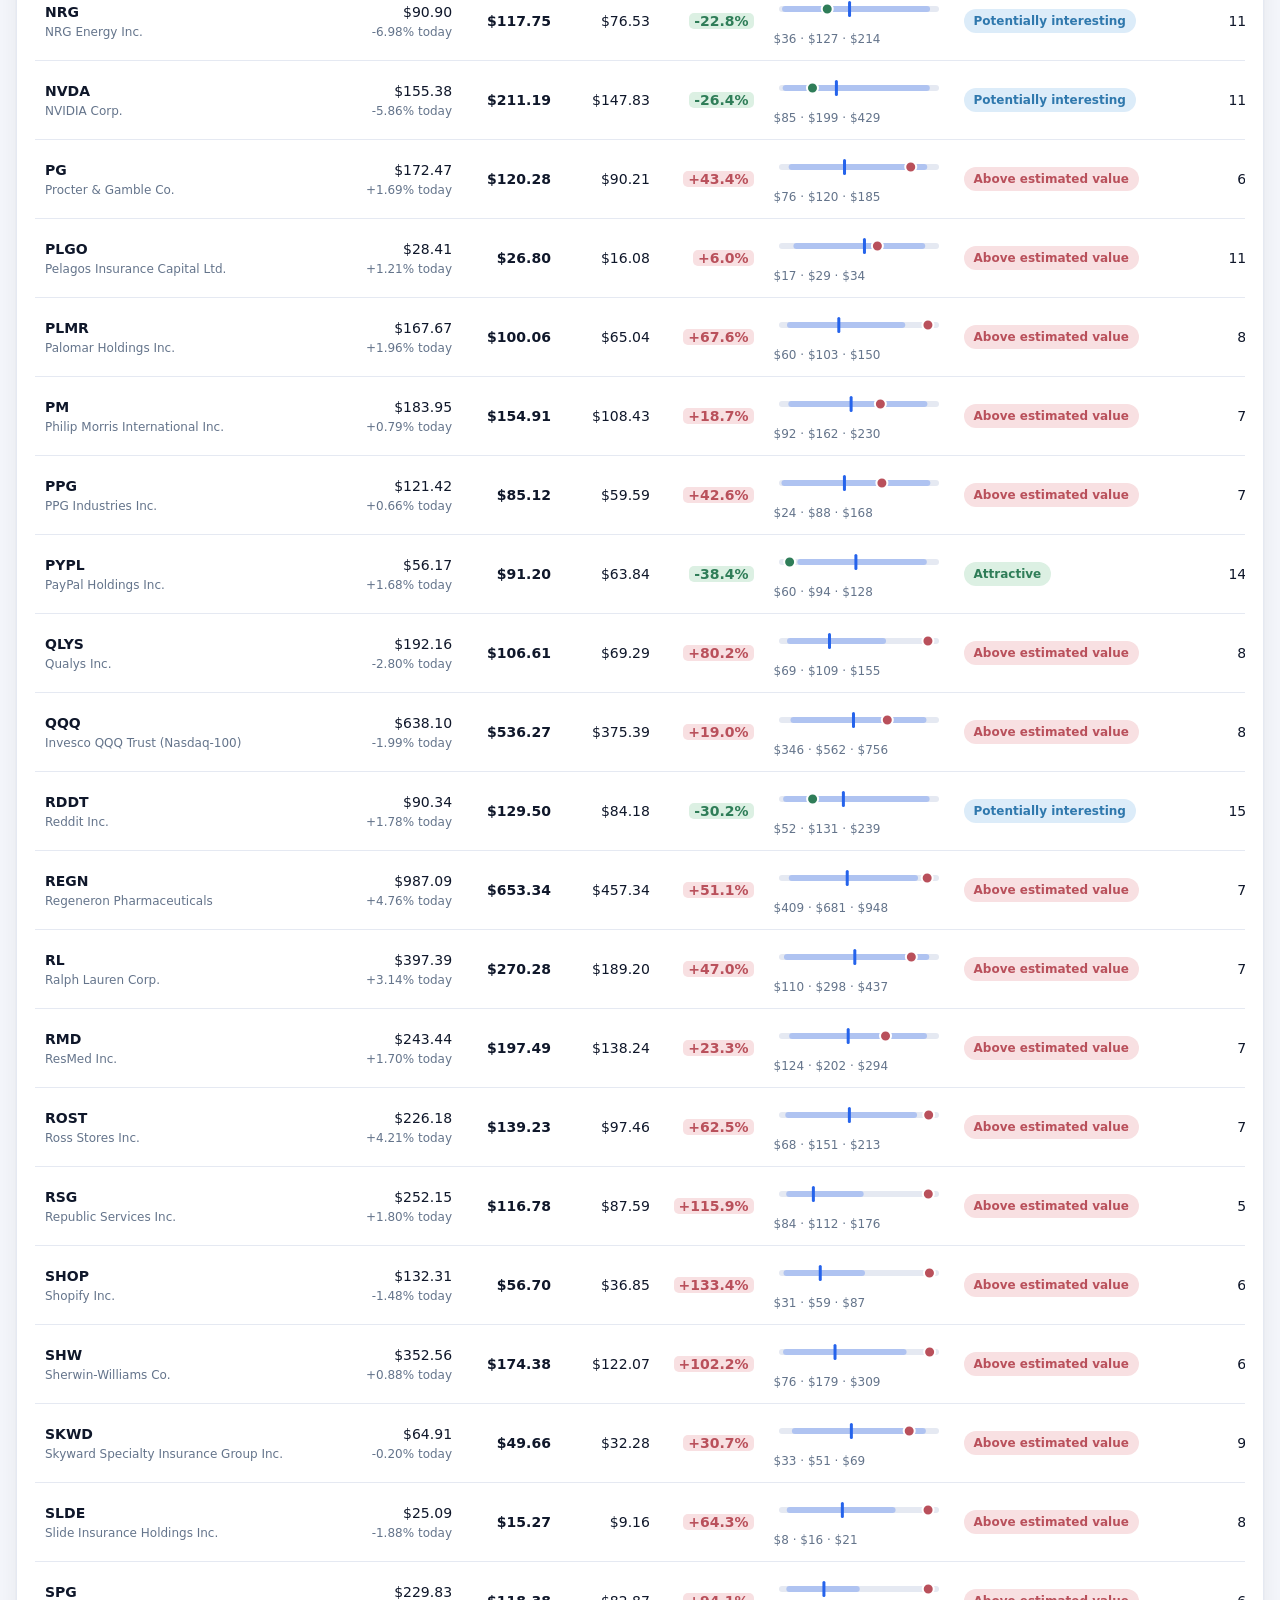
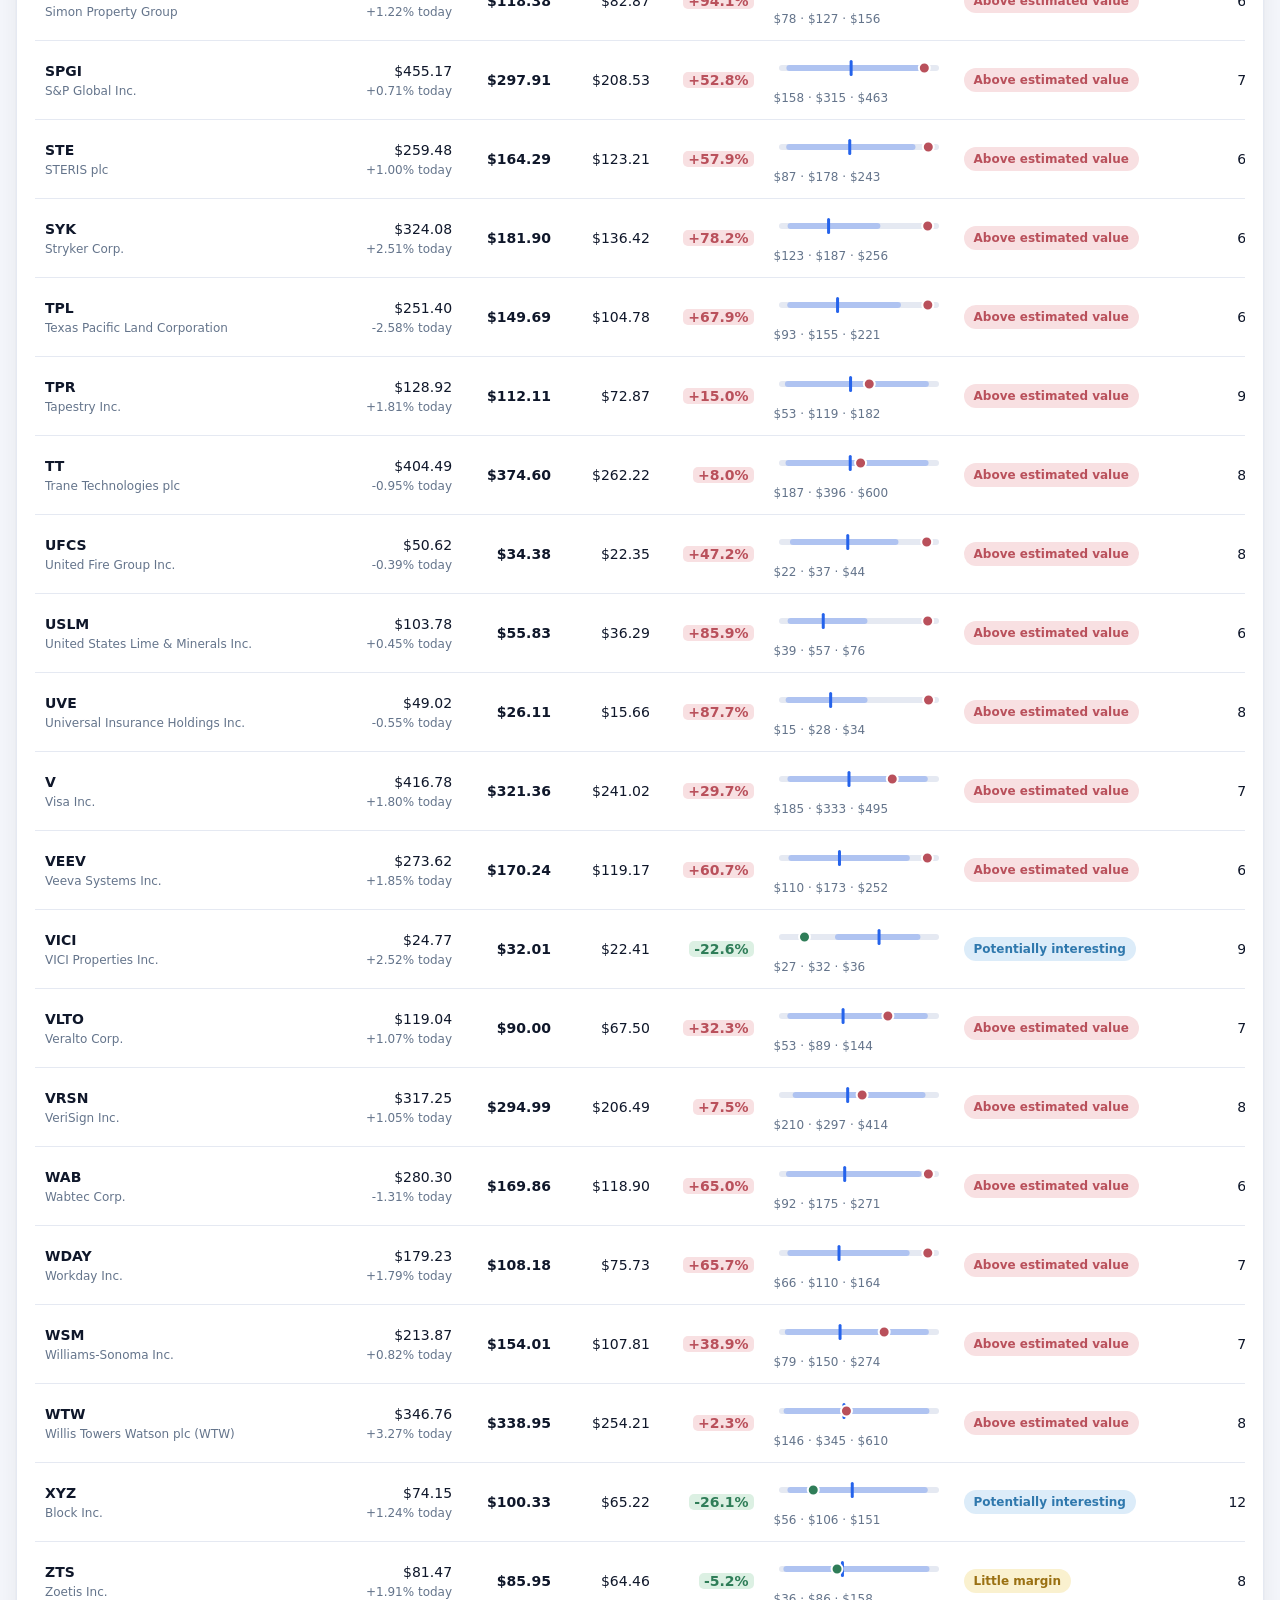
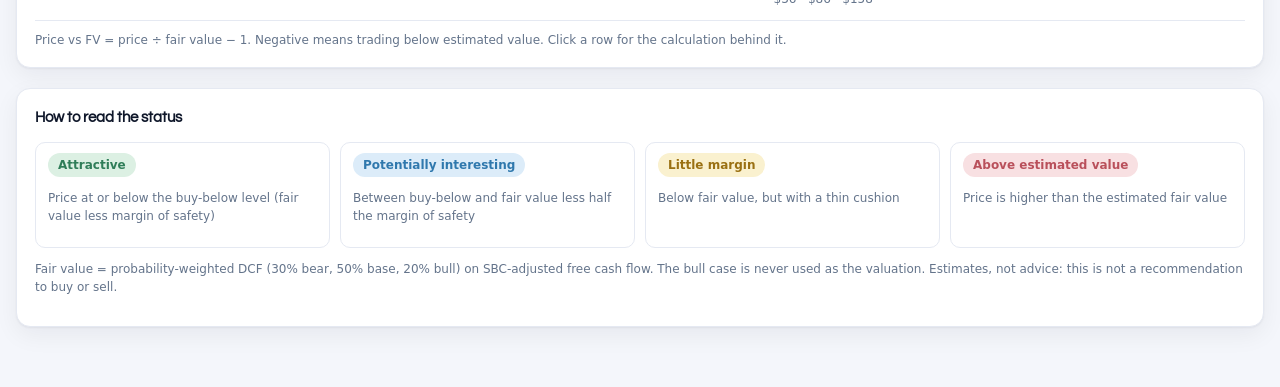
==== commit 1c6abb00: "Research framework: answer 98.6% of questions across all 132 Fair Value stocks" ====
--- a/index.html
+++ b/index.html
@@ -41,6 +41,6 @@
 </main>
 <aside id="drawer" class="drawer" aria-hidden="true"><div class="dr-in" id="dr"></div></aside>
 <div id="scrim" class="scrim"></div>
-<script src="assets/app.js?v=20261124a"></script>
+<script src="assets/app.js?v=20261125a"></script>
 </body>
 </html>
